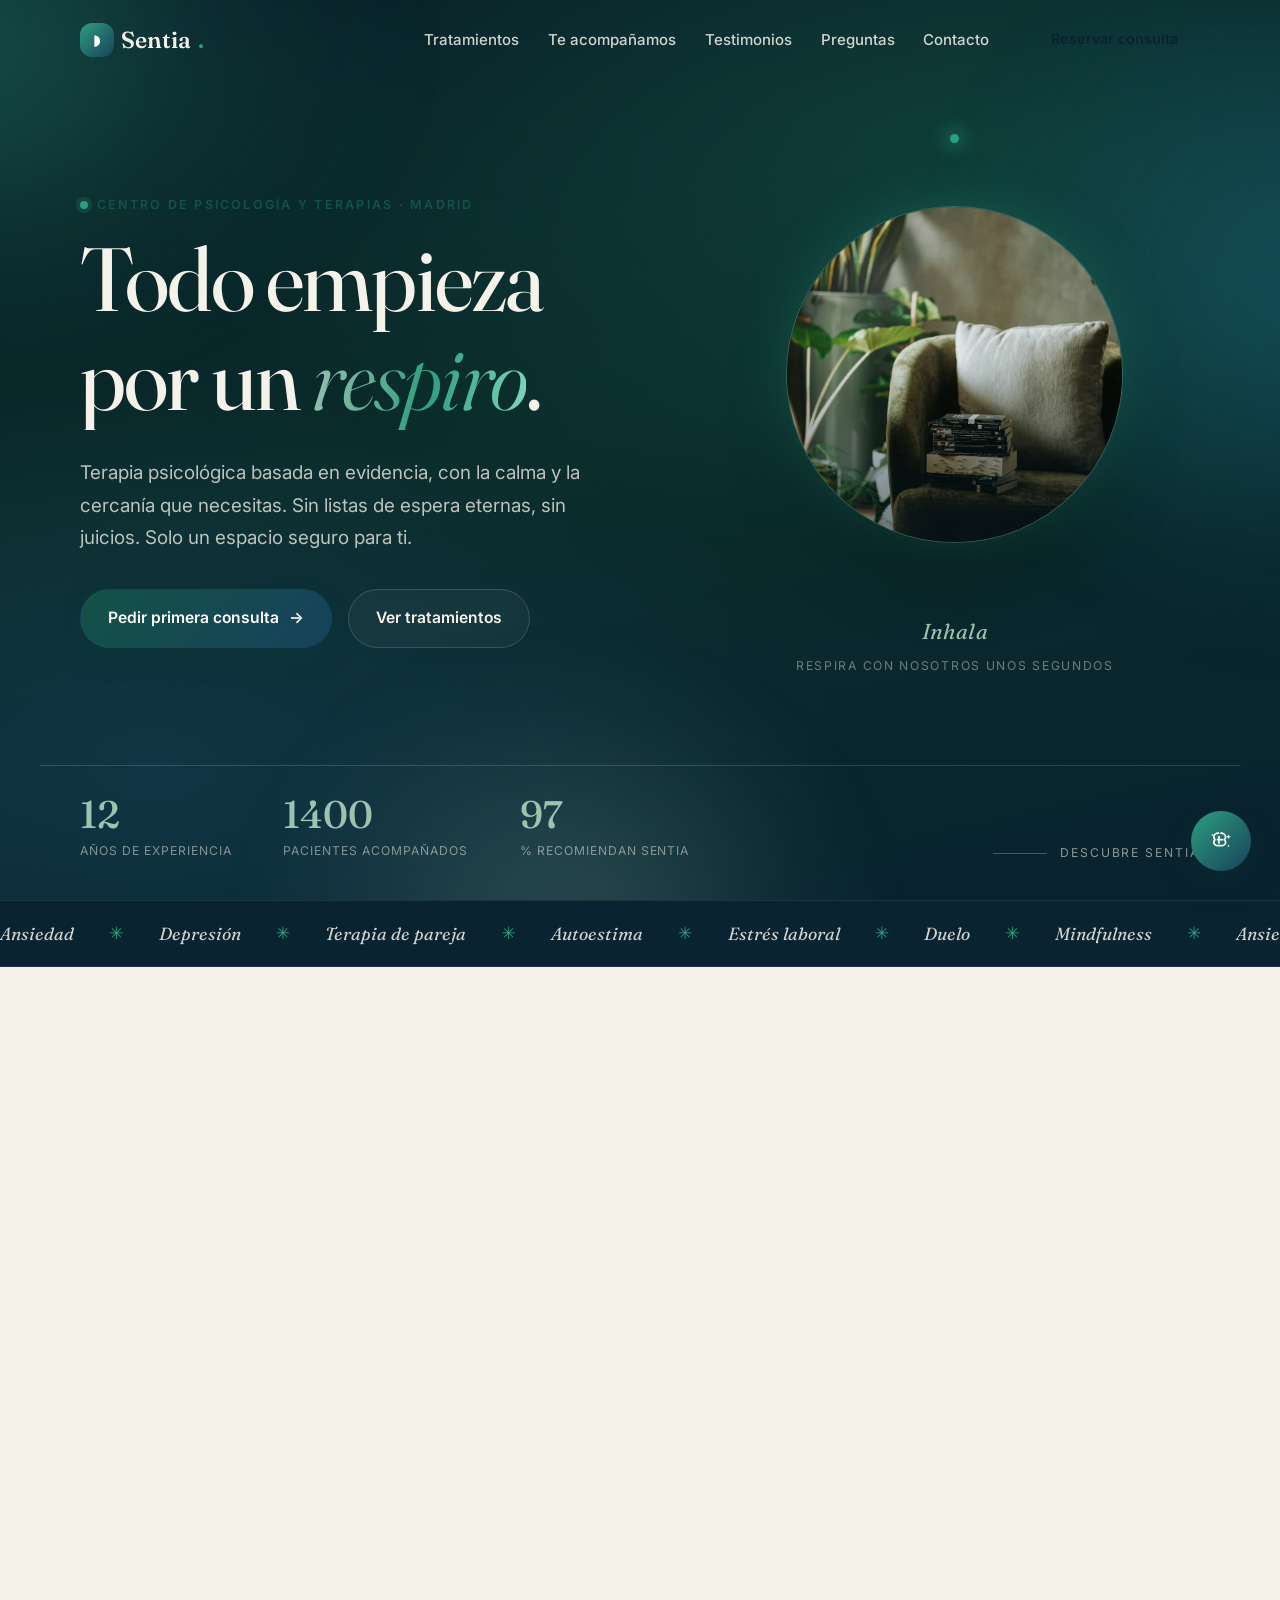
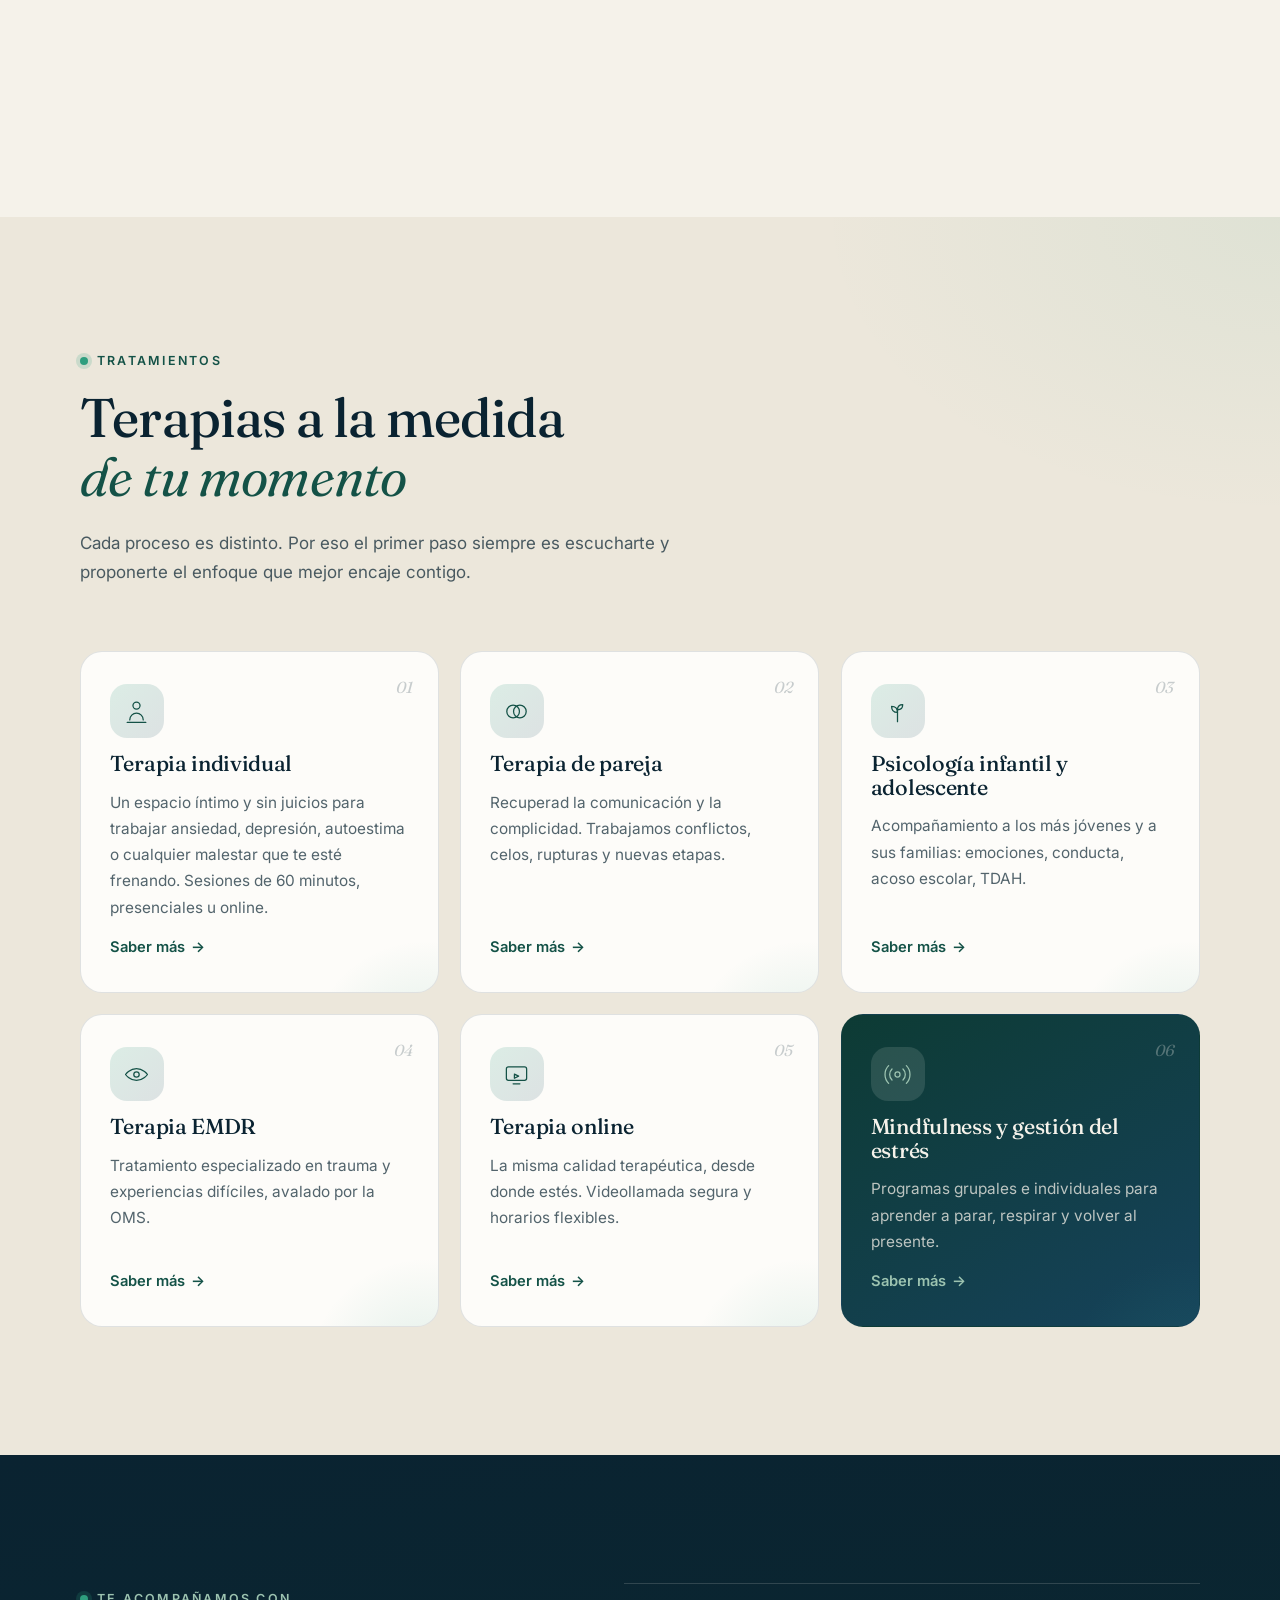
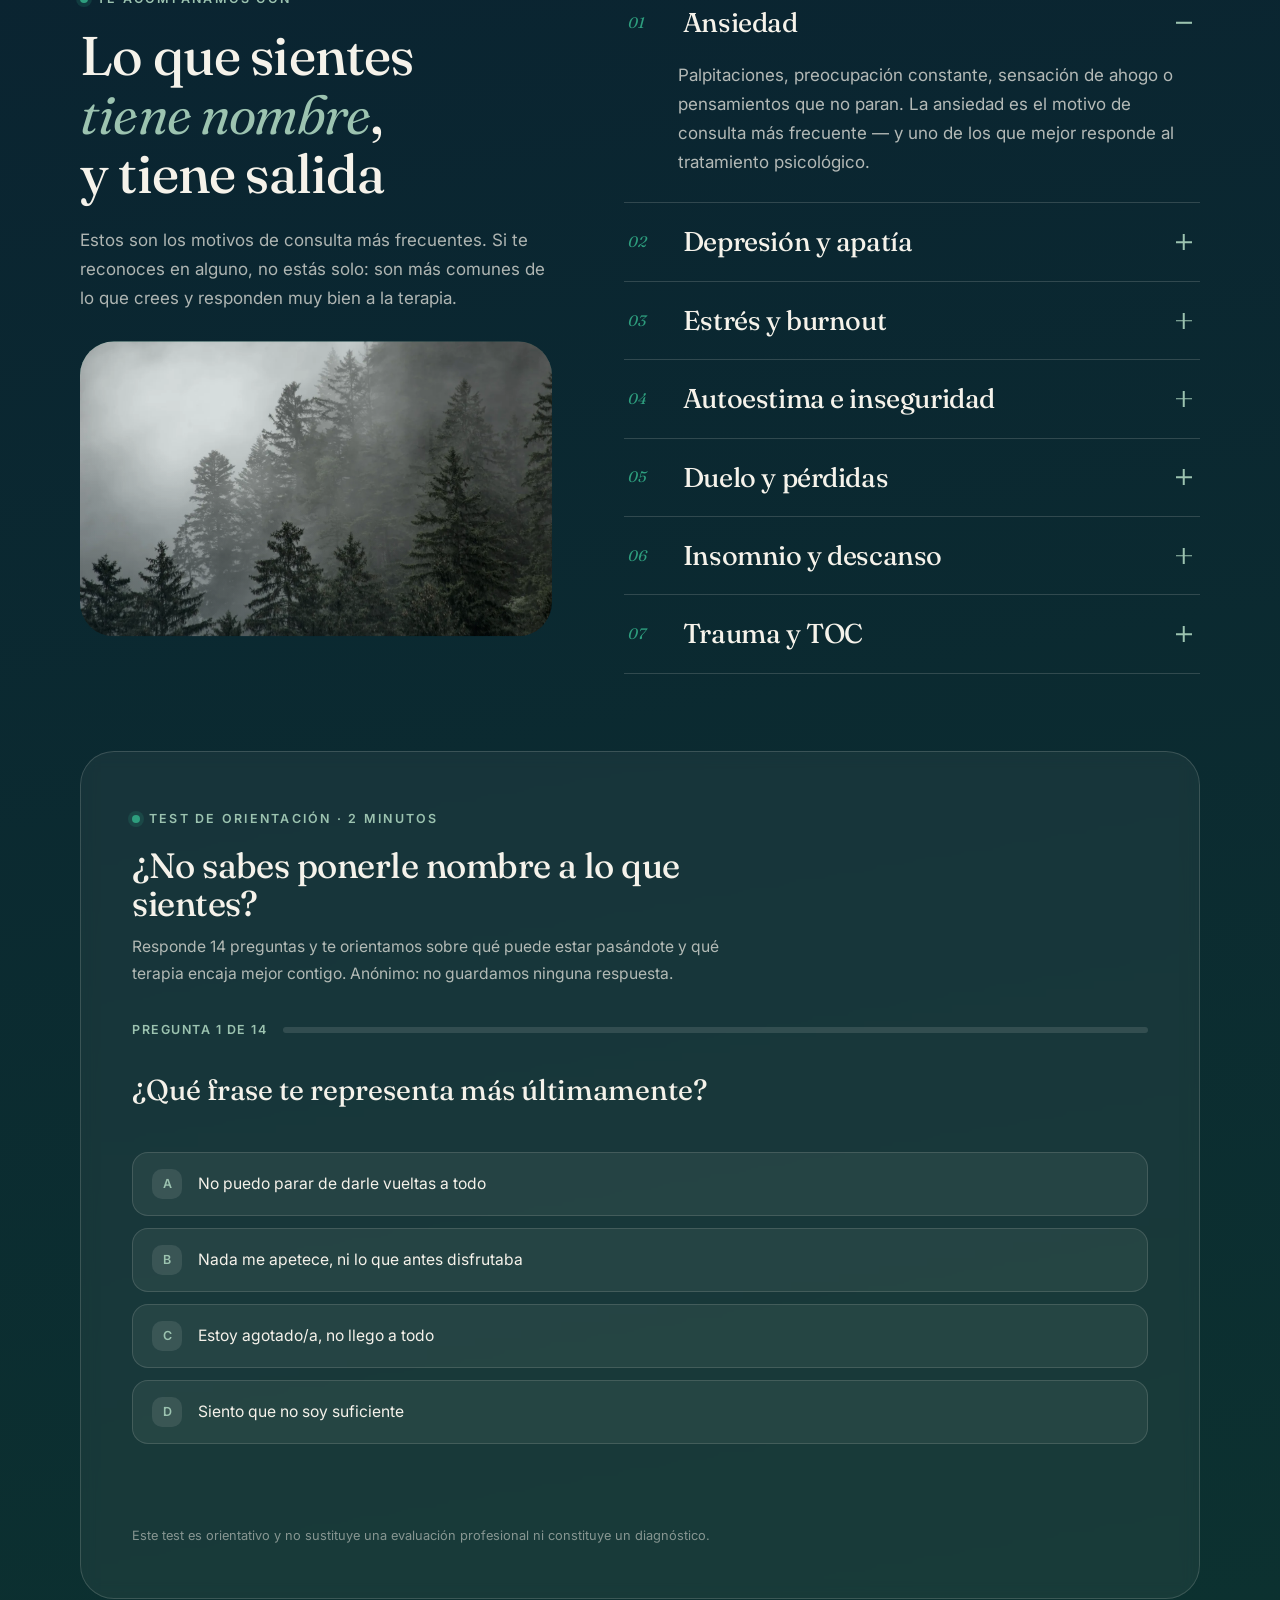
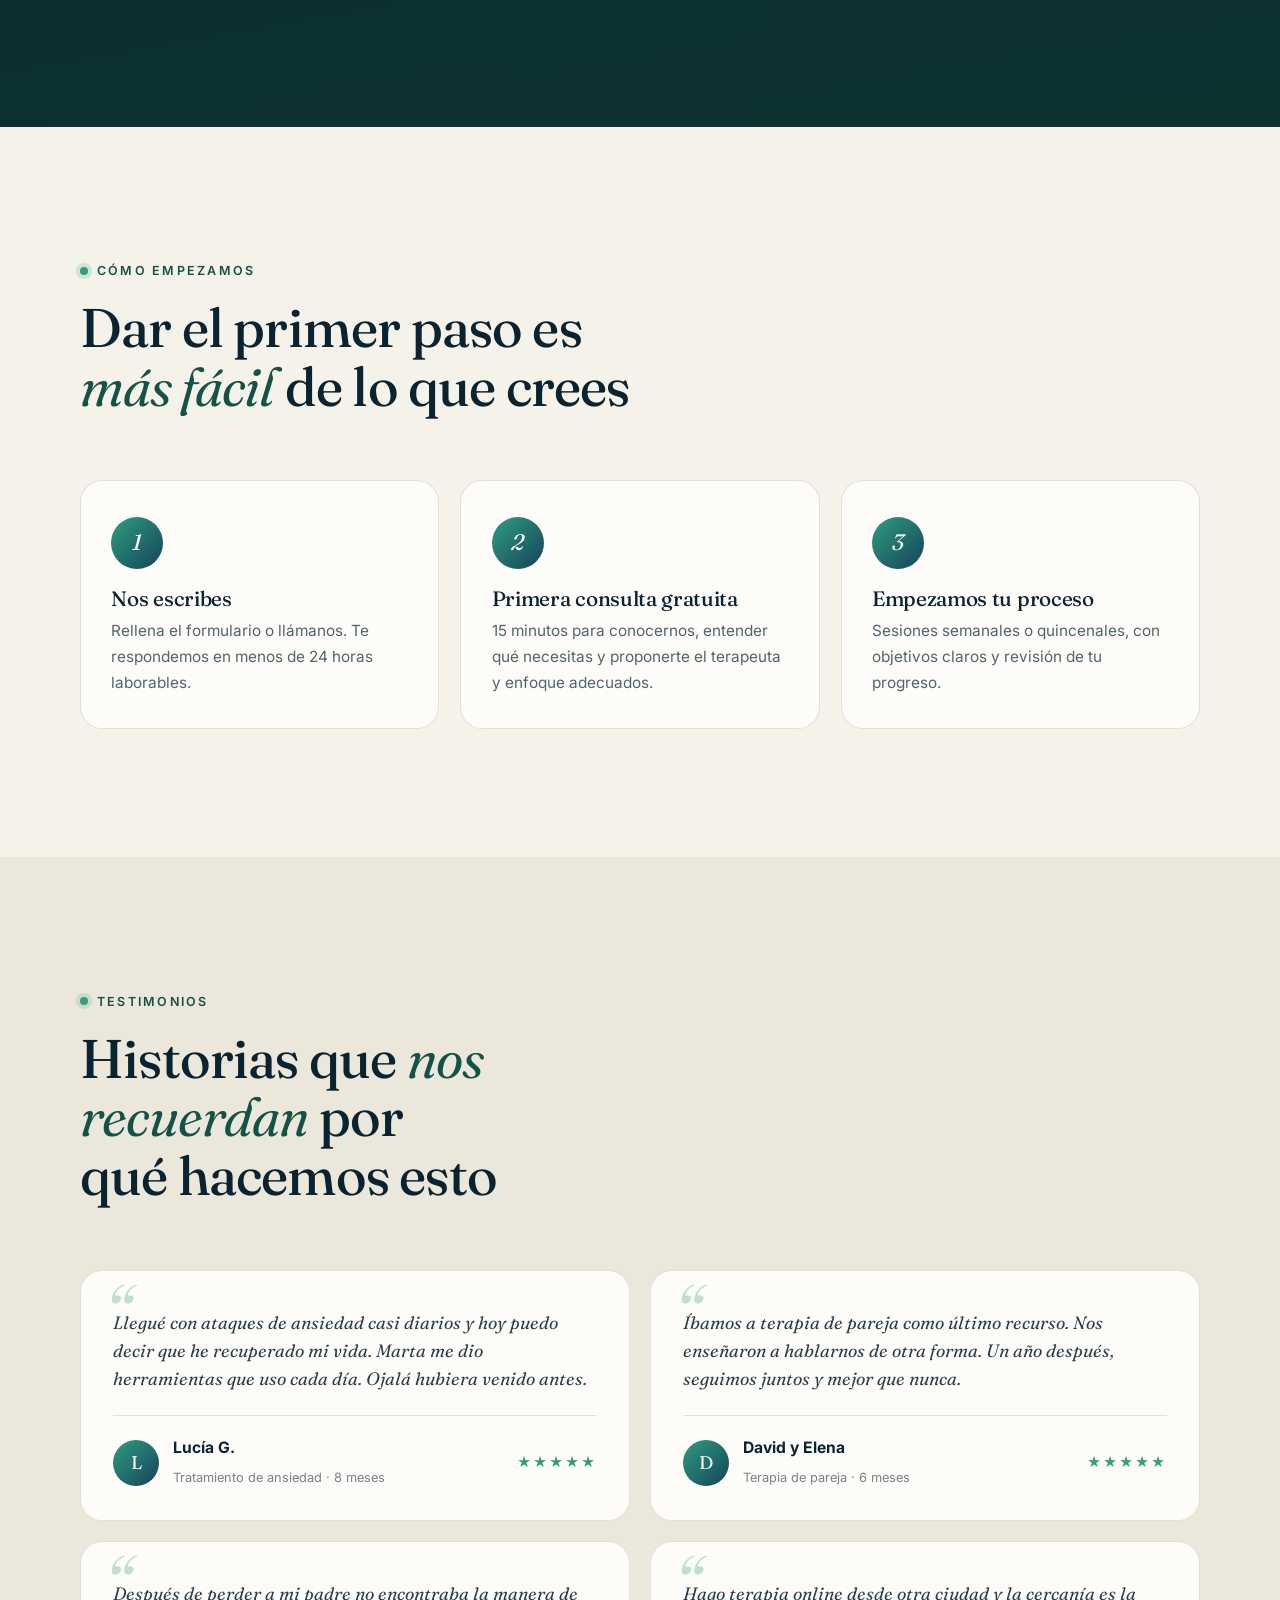
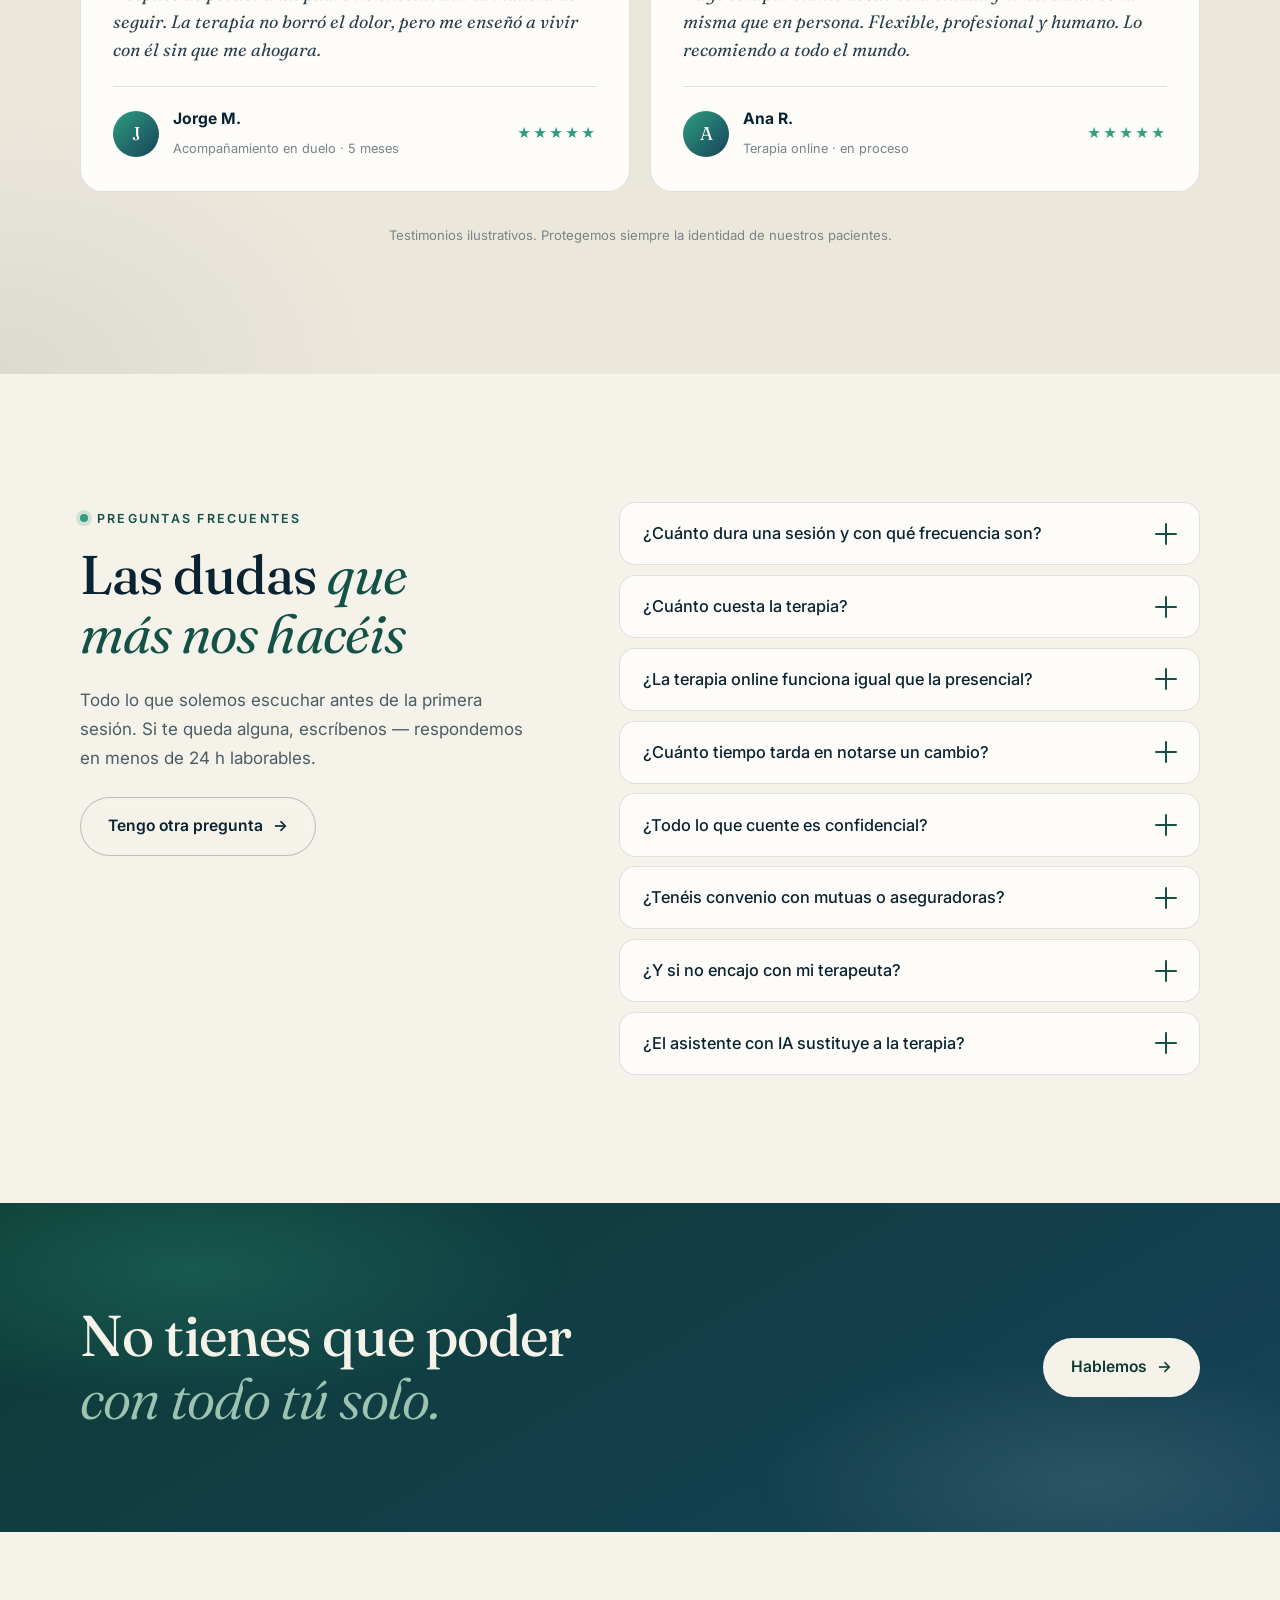
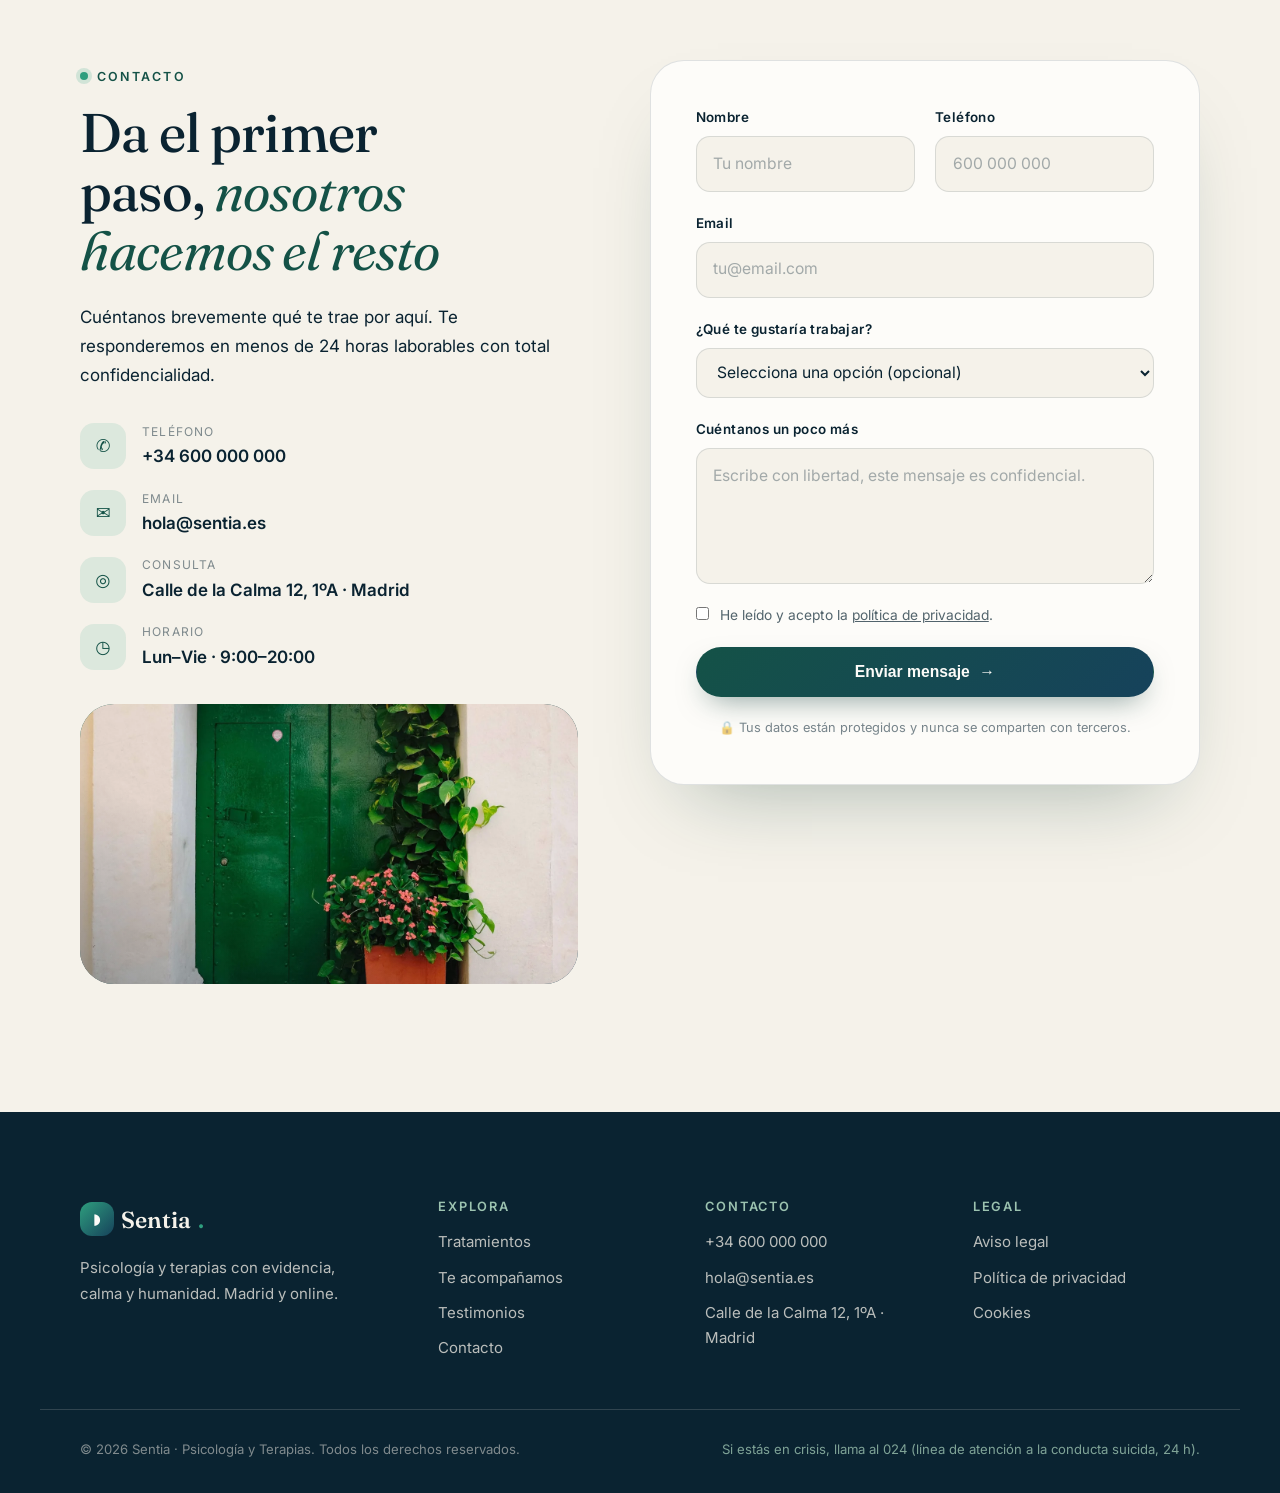
==== index.html @ f2fb85f5 "Initial commit: Sentia website" ====
<!DOCTYPE html>
<html lang="es">
<head>
  <meta charset="UTF-8">
  <meta name="viewport" content="width=device-width, initial-scale=1.0">
  <title>Sentia · Psicología y Terapias en Madrid</title>
  <meta name="description" content="Centro de psicología y terapias. Acompañamiento profesional para ansiedad, depresión, pareja y crecimiento personal. Primera consulta orientativa gratuita.">
  <meta name="theme-color" content="#0a2331">
  <meta name="author" content="Sentia · Psicología y Terapias">
  <link rel="canonical" href="https://sentia.es/">
  <link rel="icon" href="assets/img/favicon.svg" type="image/svg+xml">
  <link rel="apple-touch-icon" href="assets/img/favicon.svg">

  <!-- Open Graph / Facebook / LinkedIn / WhatsApp -->
  <meta property="og:type" content="website">
  <meta property="og:site_name" content="Sentia">
  <meta property="og:title" content="Sentia · Psicología y Terapias en Madrid">
  <meta property="og:description" content="Terapia psicológica basada en evidencia, con la calma y la cercanía que necesitas. Primera consulta orientativa gratuita.">
  <meta property="og:image" content="https://sentia.es/assets/img/hero.webp">
  <meta property="og:image:alt" content="Consulta de Sentia — butaca verde con plantas y libros en un ambiente acogedor">
  <meta property="og:locale" content="es_ES">
  <meta property="og:url" content="https://sentia.es/">

  <!-- Twitter / X -->
  <meta name="twitter:card" content="summary_large_image">
  <meta name="twitter:title" content="Sentia · Psicología y Terapias en Madrid">
  <meta name="twitter:description" content="Terapia psicológica basada en evidencia, con la calma y la cercanía que necesitas.">
  <meta name="twitter:image" content="https://sentia.es/assets/img/hero.webp">

  <!-- Schema.org (SEO local + rich snippets Google) -->
  <script type="application/ld+json">
  {
    "@context": "https://schema.org",
    "@type": ["MedicalBusiness", "LocalBusiness"],
    "name": "Sentia · Psicología y Terapias",
    "description": "Centro de psicología y terapias en Madrid. Terapia individual, de pareja, infantil, EMDR, online y mindfulness.",
    "url": "https://sentia.es",
    "logo": "https://sentia.es/assets/img/favicon.svg",
    "image": "https://sentia.es/assets/img/hero.webp",
    "telephone": "+34-600-000-000",
    "email": "hola@sentia.es",
    "priceRange": "€€",
    "medicalSpecialty": ["Psychiatric", "Psychotherapy"],
    "address": {
      "@type": "PostalAddress",
      "streetAddress": "Calle de la Calma 12, 1ºA",
      "addressLocality": "Madrid",
      "addressRegion": "Madrid",
      "postalCode": "28001",
      "addressCountry": "ES"
    },
    "openingHoursSpecification": [{
      "@type": "OpeningHoursSpecification",
      "dayOfWeek": ["Monday","Tuesday","Wednesday","Thursday","Friday"],
      "opens": "09:00",
      "closes": "20:00"
    }],
    "sameAs": []
  }
  </script>

  <!-- FAQ Schema (rich snippets: Google despliega las respuestas en resultados) -->
  <script type="application/ld+json">
  {
    "@context": "https://schema.org",
    "@type": "FAQPage",
    "mainEntity": [
      { "@type": "Question", "name": "¿Cuánto dura una sesión y con qué frecuencia son?",
        "acceptedAnswer": { "@type": "Answer", "text": "Las sesiones individuales duran 60 minutos y las de pareja 75. Al principio suelen ser semanales; a partir del segundo o tercer mes muchas personas pasan a quincenales." } },
      { "@type": "Question", "name": "¿Cuánto cuesta la terapia?",
        "acceptedAnswer": { "@type": "Answer", "text": "La primera consulta de orientación (15 min) es gratuita y sin compromiso. Ofrecemos bonos con descuento y tarifa reducida para estudiantes y personas en desempleo." } },
      { "@type": "Question", "name": "¿La terapia online funciona igual que la presencial?",
        "acceptedAnswer": { "@type": "Answer", "text": "Para la mayoría de motivos de consulta la evidencia científica muestra resultados equivalentes. Usamos videollamada cifrada." } },
      { "@type": "Question", "name": "¿Cuánto tiempo tarda en notarse un cambio?",
        "acceptedAnswer": { "@type": "Answer", "text": "La mayoría empieza a notar alivio a partir de la 4ª–6ª sesión, y cambios más estructurales entre los 3 y 6 meses." } },
      { "@type": "Question", "name": "¿Todo lo que cuente es confidencial?",
        "acceptedAnswer": { "@type": "Answer", "text": "Sí. El secreto profesional está protegido por el Código Deontológico del Colegio Oficial de Psicología y por la ley." } },
      { "@type": "Question", "name": "¿Tenéis convenio con mutuas o aseguradoras?",
        "acceptedAnswer": { "@type": "Answer", "text": "Trabajamos con las principales aseguradoras. Escríbenos con el nombre de tu compañía y confirmamos." } },
      { "@type": "Question", "name": "¿Y si no encajo con mi terapeuta?",
        "acceptedAnswer": { "@type": "Answer", "text": "Te reasignamos otro profesional del equipo sin coste ni preguntas." } },
      { "@type": "Question", "name": "¿El asistente con IA sustituye a la terapia?",
        "acceptedAnswer": { "@type": "Answer", "text": "No. Es una herramienta informativa que no hace diagnósticos, no prescribe tratamientos y no sustituye a un profesional. En crisis llamar al 024 o 112." } }
    ]
  }
  </script>

  <link rel="preconnect" href="https://fonts.googleapis.com">
  <link rel="preconnect" href="https://fonts.gstatic.com" crossorigin>
  <link href="https://fonts.googleapis.com/css2?family=Fraunces:ital,opsz,wght@0,9..144,300..700;1,9..144,300..700&family=Inter:wght@400;500;600&display=swap" rel="stylesheet">

  <link rel="stylesheet" href="styles.css?v=20260720e">

  <script defer src="lib/gsap.min.js"></script>
  <script defer src="lib/ScrollTrigger.min.js"></script>
  <script defer src="lib/manifest.js"></script>
  <script defer src="main.js?v=20260720e"></script>
  <script defer src="chat.js?v=20260720c"></script>
</head>
<body>

  <a class="skip-link" href="#main">Saltar al contenido</a>

  <!-- ============ NAV ============ -->
  <header class="nav" id="top">
    <div class="nav-inner">
      <a class="nav-logo" href="#top" aria-label="Sentia — inicio">
        <span class="nav-logo-mark" aria-hidden="true">◗</span>
        Sentia<em>.</em>
      </a>
      <nav class="nav-links" aria-label="Navegación principal">
        <a href="#tratamientos">Tratamientos</a>
        <a href="#acompanamos">Te acompañamos</a>
        <a href="#testimonios">Testimonios</a>
        <a href="#faq">Preguntas</a>
        <a href="#contacto">Contacto</a>
      </nav>
      <a class="btn btn-nav" href="#contacto">Reservar consulta</a>
      <button class="nav-toggle" aria-label="Abrir menú" aria-expanded="false">
        <span></span><span></span>
      </button>
    </div>
  </header>

  <div class="mobile-menu" hidden>
    <a href="#tratamientos">Tratamientos</a>
    <a href="#acompanamos">Te acompañamos</a>
    <a href="#testimonios">Testimonios</a>
    <a href="#faq">Preguntas</a>
    <a href="#contacto">Contacto</a>
    <a class="btn btn-solid" href="#contacto">Reservar consulta</a>
  </div>

  <main id="main">

    <!-- ============ HERO · "El primer respiro" ============ -->
    <section class="hero" id="hero">
      <div class="hero-field" aria-hidden="true">
        <span class="aurora aurora-1"></span>
        <span class="aurora aurora-2"></span>
        <span class="aurora aurora-3"></span>
      </div>
      <div class="hero-grain" aria-hidden="true"></div>
      <div class="hero-cursor" aria-hidden="true"></div>

      <div class="hero-inner">
        <div class="hero-copy">
          <p class="eyebrow hero-fade" data-delay="0"><span class="eyebrow-dot" aria-hidden="true"></span>Centro de psicología y terapias · Madrid</p>
          <h1 class="hero-title">
            <span class="line"><span class="line-i">Todo empieza</span></span>
            <span class="line"><span class="line-i">por un <em>respiro</em>.</span></span>
          </h1>
          <p class="hero-sub hero-fade" data-delay="1">Terapia psicológica basada en evidencia, con la calma y la cercanía que necesitas. Sin listas de espera eternas, sin juicios. Solo un espacio seguro para ti.</p>
          <div class="hero-cta hero-fade" data-delay="2">
            <a class="btn btn-solid magnetic" href="#contacto">Pedir primera consulta<span class="btn-arrow" aria-hidden="true">→</span></a>
            <a class="btn btn-ghost magnetic" href="#tratamientos">Ver tratamientos</a>
          </div>
        </div>

        <!-- Orbe que respira: 4s inhalar · 1,5s sostener · 5,5s exhalar -->
        <div class="hero-breath hero-fade" data-delay="1">
          <div class="breath-stage">
            <span class="breath-ring" aria-hidden="true"></span>
            <span class="breath-ring" aria-hidden="true"></span>
            <span class="breath-ring" aria-hidden="true"></span>
            <span class="breath-orbit" aria-hidden="true"><i></i></span>
            <figure class="breath-core">
              <img src="assets/img/hero.webp" alt="Butaca verde con libros y plantas, el ambiente acogedor de la consulta de Sentia" width="900" height="1125" fetchpriority="high">
              <span class="breath-sheen" aria-hidden="true"></span>
            </figure>
          </div>
          <p class="breath-guide">
            <span class="breath-phase">Inhala</span>
            <small>Respira con nosotros unos segundos</small>
          </p>
        </div>
      </div>

      <div class="hero-foot hero-fade" data-delay="3">
        <ul class="hero-stats">
          <li><strong data-counter="12">0</strong><span>años de experiencia</span></li>
          <li><strong data-counter="1400">0</strong><span>pacientes acompañados</span></li>
          <li><strong data-counter="97">0</strong><span>% recomiendan Sentia</span></li>
        </ul>
        <a class="hero-scroll" href="#acompanamos">
          <span class="hero-scroll-track" aria-hidden="true"><i></i></span>
          Descubre Sentia
        </a>
      </div>
    </section>

    <!-- ============ MARQUEE ============ -->
    <div class="marquee" aria-hidden="true">
      <div class="marquee-track">
        <span>Ansiedad</span><i>✳</i><span>Depresión</span><i>✳</i><span>Terapia de pareja</span><i>✳</i><span>Autoestima</span><i>✳</i><span>Estrés laboral</span><i>✳</i><span>Duelo</span><i>✳</i><span>Mindfulness</span><i>✳</i>
        <span>Ansiedad</span><i>✳</i><span>Depresión</span><i>✳</i><span>Terapia de pareja</span><i>✳</i><span>Autoestima</span><i>✳</i><span>Estrés laboral</span><i>✳</i><span>Duelo</span><i>✳</i><span>Mindfulness</span><i>✳</i>
      </div>
    </div>

    <!-- ============ INTRO EDITORIAL ============ -->
    <section class="intro">
      <div class="container intro-grid">
        <div class="intro-media reveal">
          <figure class="ph ph-tall has-img">
            <img src="assets/img/equipo.webp" alt="Terapeuta tomando notas durante una sesión en la consulta" width="900" height="1125" loading="lazy">
          </figure>
          <div class="intro-badge">
            <span aria-hidden="true">◗</span>
            <p>Psicólogos colegiados<br><small>Colegio Oficial de Psicología</small></p>
          </div>
        </div>
        <div class="intro-copy">
          <p class="eyebrow reveal"><span class="eyebrow-dot" aria-hidden="true"></span>Quiénes somos</p>
          <h2 class="section-title reveal">Un equipo que te escucha <em>de verdad</em></h2>
          <p class="reveal">En Sentia creemos que pedir ayuda es un acto de valentía, no de debilidad. Somos un equipo de psicólogas y psicólogos colegiados, especializados en terapia cognitivo-conductual, terapias contextuales y EMDR.</p>
          <p class="reveal">Trabajamos con un método claro: entender qué te pasa, diseñar contigo un plan realista y acompañarte hasta que vuelvas a sentirte tú.</p>
          <ul class="check-list reveal">
            <li>Terapia presencial en Madrid y online desde cualquier lugar</li>
            <li>Enfoques avalados por la evidencia científica</li>
            <li>Confidencialidad absoluta desde la primera llamada</li>
          </ul>
        </div>
      </div>
    </section>

    <!-- ============ TRATAMIENTOS ============ -->
    <section class="treatments" id="tratamientos">
      <div class="container">
        <div class="section-head">
          <p class="eyebrow reveal"><span class="eyebrow-dot" aria-hidden="true"></span>Tratamientos</p>
          <h2 class="section-title reveal">Terapias a la medida <em>de tu momento</em></h2>
          <p class="section-lead reveal">Cada proceso es distinto. Por eso el primer paso siempre es escucharte y proponerte el enfoque que mejor encaje contigo.</p>
        </div>

        <div class="bento">
          <article class="bento-card bento-lg" data-tilt>
            <span class="bento-num" aria-hidden="true">01</span>
            <span class="bento-icon" aria-hidden="true"><svg viewBox="0 0 32 32" fill="none" stroke="currentColor" stroke-width="1.5" stroke-linecap="round" stroke-linejoin="round"><circle cx="16" cy="9" r="4.2"/><path d="M8 26c0-4.4 3.6-8 8-8s8 3.6 8 8"/><path d="M5 29h22"/></svg></span>
            <h3>Terapia individual</h3>
            <p>Un espacio íntimo y sin juicios para trabajar ansiedad, depresión, autoestima o cualquier malestar que te esté frenando. Sesiones de 60 minutos, presenciales u online.</p>
            <a class="bento-link" href="terapias/individual.html">Saber más<span aria-hidden="true">→</span></a>
          </article>
          <article class="bento-card" data-tilt>
            <span class="bento-num" aria-hidden="true">02</span>
            <span class="bento-icon" aria-hidden="true"><svg viewBox="0 0 32 32" fill="none" stroke="currentColor" stroke-width="1.5" stroke-linecap="round" stroke-linejoin="round"><circle cx="12" cy="16" r="7.5"/><circle cx="20" cy="16" r="7.5"/></svg></span>
            <h3>Terapia de pareja</h3>
            <p>Recuperad la comunicación y la complicidad. Trabajamos conflictos, celos, rupturas y nuevas etapas.</p>
            <a class="bento-link" href="terapias/pareja.html">Saber más<span aria-hidden="true">→</span></a>
          </article>
          <article class="bento-card" data-tilt>
            <span class="bento-num" aria-hidden="true">03</span>
            <span class="bento-icon" aria-hidden="true"><svg viewBox="0 0 32 32" fill="none" stroke="currentColor" stroke-width="1.5" stroke-linecap="round" stroke-linejoin="round"><path d="M16 28V13"/><path d="M16 17c-5 0-7-3-7-7 4 0 7 2.5 7 7z"/><path d="M16 14c4.4 0 6.2-2.6 6.2-6.2C18.4 7.8 16 10 16 14z"/></svg></span>
            <h3>Psicología infantil y adolescente</h3>
            <p>Acompañamiento a los más jóvenes y a sus familias: emociones, conducta, acoso escolar, TDAH.</p>
            <a class="bento-link" href="terapias/infantil.html">Saber más<span aria-hidden="true">→</span></a>
          </article>
          <article class="bento-card" data-tilt>
            <span class="bento-num" aria-hidden="true">04</span>
            <span class="bento-icon" aria-hidden="true"><svg viewBox="0 0 32 32" fill="none" stroke="currentColor" stroke-width="1.5" stroke-linecap="round" stroke-linejoin="round"><path d="M3 16s5-7 13-7 13 7 13 7-5 7-13 7S3 16 3 16z"/><circle cx="16" cy="16" r="3.2"/></svg></span>
            <h3>Terapia EMDR</h3>
            <p>Tratamiento especializado en trauma y experiencias difíciles, avalado por la OMS.</p>
            <a class="bento-link" href="terapias/emdr.html">Saber más<span aria-hidden="true">→</span></a>
          </article>
          <article class="bento-card" data-tilt>
            <span class="bento-num" aria-hidden="true">05</span>
            <span class="bento-icon" aria-hidden="true"><svg viewBox="0 0 32 32" fill="none" stroke="currentColor" stroke-width="1.5" stroke-linecap="round" stroke-linejoin="round"><rect x="4" y="7" width="24" height="16" rx="2.5"/><path d="M12 27h8"/><path d="M13.5 15.5l5 2.5-5 2.5z"/></svg></span>
            <h3>Terapia online</h3>
            <p>La misma calidad terapéutica, desde donde estés. Videollamada segura y horarios flexibles.</p>
            <a class="bento-link" href="terapias/online.html">Saber más<span aria-hidden="true">→</span></a>
          </article>
          <article class="bento-card bento-accent" data-tilt>
            <span class="bento-num" aria-hidden="true">06</span>
            <span class="bento-icon" aria-hidden="true"><svg viewBox="0 0 32 32" fill="none" stroke="currentColor" stroke-width="1.5" stroke-linecap="round" stroke-linejoin="round"><circle cx="16" cy="16" r="3"/><path d="M9.5 22.5a9 9 0 010-13"/><path d="M22.5 9.5a9 9 0 010 13"/><path d="M5.5 26.5a15 15 0 010-21"/><path d="M26.5 5.5a15 15 0 010 21"/></svg></span>
            <h3>Mindfulness y gestión del estrés</h3>
            <p>Programas grupales e individuales para aprender a parar, respirar y volver al presente.</p>
            <a class="bento-link" href="terapias/mindfulness.html">Saber más<span aria-hidden="true">→</span></a>
          </article>
        </div>
      </div>
    </section>

    <!-- ============ PROBLEMAS COMUNES ============ -->
    <section class="problems" id="acompanamos">
      <div class="container problems-grid">
        <div class="problems-intro">
          <p class="eyebrow eyebrow-light reveal"><span class="eyebrow-dot" aria-hidden="true"></span>Te acompañamos con</p>
          <h2 class="section-title reveal">Lo que sientes <em>tiene nombre</em>, y tiene salida</h2>
          <p class="section-lead reveal">Estos son los motivos de consulta más frecuentes. Si te reconoces en alguno, no estás solo: son más comunes de lo que crees y responden muy bien a la terapia.</p>
          <figure class="ph ph-wide has-img reveal">
            <img src="assets/img/calma.webp" alt="Bosque de pinos entre la niebla, en tonos verdes oscuros" width="1400" height="875" loading="lazy">
          </figure>
        </div>

        <div class="accordion" role="list">
          <details class="acc-item" open>
            <summary><span class="acc-num">01</span><h3>Ansiedad</h3><span class="acc-plus" aria-hidden="true"></span></summary>
            <div class="acc-body"><p>Palpitaciones, preocupación constante, sensación de ahogo o pensamientos que no paran. La ansiedad es el motivo de consulta más frecuente — y uno de los que mejor responde al tratamiento psicológico.</p></div>
          </details>
          <details class="acc-item">
            <summary><span class="acc-num">02</span><h3>Depresión y apatía</h3><span class="acc-plus" aria-hidden="true"></span></summary>
            <div class="acc-body"><p>Tristeza persistente, falta de energía, pérdida de interés por lo que antes disfrutabas. Te ayudamos a recuperar el sentido y las ganas, paso a paso.</p></div>
          </details>
          <details class="acc-item">
            <summary><span class="acc-num">03</span><h3>Estrés y burnout</h3><span class="acc-plus" aria-hidden="true"></span></summary>
            <div class="acc-body"><p>Agotamiento físico y mental, irritabilidad, insomnio. Cuando el trabajo o las responsabilidades te desbordan, aprender a gestionarlo cambia tu vida entera.</p></div>
          </details>
          <details class="acc-item">
            <summary><span class="acc-num">04</span><h3>Autoestima e inseguridad</h3><span class="acc-plus" aria-hidden="true"></span></summary>
            <div class="acc-body"><p>Autoexigencia, autocrítica constante, miedo al rechazo. Trabajamos la relación más importante de tu vida: la que tienes contigo.</p></div>
          </details>
          <details class="acc-item">
            <summary><span class="acc-num">05</span><h3>Duelo y pérdidas</h3><span class="acc-plus" aria-hidden="true"></span></summary>
            <div class="acc-body"><p>La pérdida de un ser querido, una ruptura o un cambio vital importante. Acompañamos el duelo para que puedas transitarlo sin quedarte atrapado en él.</p></div>
          </details>
          <details class="acc-item">
            <summary><span class="acc-num">06</span><h3>Insomnio y descanso</h3><span class="acc-plus" aria-hidden="true"></span></summary>
            <div class="acc-body"><p>Dificultad para dormir o despertares constantes. El tratamiento cognitivo-conductual del insomnio es la opción más eficaz a largo plazo, por delante de la medicación.</p></div>
          </details>
          <details class="acc-item">
            <summary><span class="acc-num">07</span><h3>Trauma y TOC</h3><span class="acc-plus" aria-hidden="true"></span></summary>
            <div class="acc-body"><p>Experiencias difíciles que siguen doliendo, rituales o pensamientos intrusivos. Con EMDR y exposición con prevención de respuesta, hay salida.</p></div>
          </details>
        </div>
      </div>

      <!-- ---- Test de orientación ---- -->
      <div class="container quiz-wrap">
        <div class="quiz" id="test">
          <div class="quiz-head">
            <p class="eyebrow eyebrow-light"><span class="eyebrow-dot" aria-hidden="true"></span>Test de orientación · 2 minutos</p>
            <h3 class="quiz-title">¿No sabes ponerle nombre a lo que sientes?</h3>
            <p class="quiz-sub">Responde 14 preguntas y te orientamos sobre qué puede estar pasándote y qué terapia encaja mejor contigo. Anónimo: no guardamos ninguna respuesta.</p>
          </div>
          <div class="quiz-stage" data-quiz aria-live="polite">
            <noscript><p class="quiz-noscript">El test necesita JavaScript. Si lo prefieres, <a href="#contacto">escríbenos directamente</a> y te orientamos en persona.</p></noscript>
          </div>
          <p class="quiz-disclaimer">Este test es orientativo y no sustituye una evaluación profesional ni constituye un diagnóstico.</p>
        </div>
      </div>
    </section>

    <!-- ============ PROCESO ============ -->
    <section class="process">
      <div class="container">
        <div class="section-head">
          <p class="eyebrow reveal"><span class="eyebrow-dot" aria-hidden="true"></span>Cómo empezamos</p>
          <h2 class="section-title reveal">Dar el primer paso es <em>más fácil</em> de lo que crees</h2>
        </div>
        <ol class="steps">
          <li class="step reveal">
            <span class="step-num" aria-hidden="true">1</span>
            <h3>Nos escribes</h3>
            <p>Rellena el formulario o llámanos. Te respondemos en menos de 24 horas laborables.</p>
          </li>
          <li class="step reveal">
            <span class="step-num" aria-hidden="true">2</span>
            <h3>Primera consulta gratuita</h3>
            <p>15 minutos para conocernos, entender qué necesitas y proponerte el terapeuta y enfoque adecuados.</p>
          </li>
          <li class="step reveal">
            <span class="step-num" aria-hidden="true">3</span>
            <h3>Empezamos tu proceso</h3>
            <p>Sesiones semanales o quincenales, con objetivos claros y revisión de tu progreso.</p>
          </li>
        </ol>
      </div>
    </section>

    <!-- ============ TESTIMONIOS ============ -->
    <section class="testimonials" id="testimonios">
      <div class="container">
        <div class="section-head">
          <p class="eyebrow reveal"><span class="eyebrow-dot" aria-hidden="true"></span>Testimonios</p>
          <h2 class="section-title reveal">Historias que <em>nos recuerdan</em> por qué hacemos esto</h2>
        </div>
        <div class="testi-grid">
          <figure class="testi-card reveal" data-tilt>
            <span class="testi-quote" aria-hidden="true">“</span>
            <blockquote>Llegué con ataques de ansiedad casi diarios y hoy puedo decir que he recuperado mi vida. Marta me dio herramientas que uso cada día. Ojalá hubiera venido antes.</blockquote>
            <figcaption>
              <span class="testi-avatar" aria-hidden="true">L</span>
              <div><strong>Lucía G.</strong><small>Tratamiento de ansiedad · 8 meses</small></div>
              <span class="testi-stars" aria-label="5 de 5 estrellas">★★★★★</span>
            </figcaption>
          </figure>
          <figure class="testi-card reveal" data-tilt>
            <span class="testi-quote" aria-hidden="true">“</span>
            <blockquote>Íbamos a terapia de pareja como último recurso. Nos enseñaron a hablarnos de otra forma. Un año después, seguimos juntos y mejor que nunca.</blockquote>
            <figcaption>
              <span class="testi-avatar" aria-hidden="true">D</span>
              <div><strong>David y Elena</strong><small>Terapia de pareja · 6 meses</small></div>
              <span class="testi-stars" aria-label="5 de 5 estrellas">★★★★★</span>
            </figcaption>
          </figure>
          <figure class="testi-card reveal" data-tilt>
            <span class="testi-quote" aria-hidden="true">“</span>
            <blockquote>Después de perder a mi padre no encontraba la manera de seguir. La terapia no borró el dolor, pero me enseñó a vivir con él sin que me ahogara.</blockquote>
            <figcaption>
              <span class="testi-avatar" aria-hidden="true">J</span>
              <div><strong>Jorge M.</strong><small>Acompañamiento en duelo · 5 meses</small></div>
              <span class="testi-stars" aria-label="5 de 5 estrellas">★★★★★</span>
            </figcaption>
          </figure>
          <figure class="testi-card reveal" data-tilt>
            <span class="testi-quote" aria-hidden="true">“</span>
            <blockquote>Hago terapia online desde otra ciudad y la cercanía es la misma que en persona. Flexible, profesional y humano. Lo recomiendo a todo el mundo.</blockquote>
            <figcaption>
              <span class="testi-avatar" aria-hidden="true">A</span>
              <div><strong>Ana R.</strong><small>Terapia online · en proceso</small></div>
              <span class="testi-stars" aria-label="5 de 5 estrellas">★★★★★</span>
            </figcaption>
          </figure>
        </div>
        <p class="testi-note reveal">Testimonios ilustrativos. Protegemos siempre la identidad de nuestros pacientes.</p>
      </div>
    </section>

    <!-- ============ FAQ ============ -->
    <section class="faq" id="faq" aria-labelledby="faq-title">
      <div class="container faq-grid">
        <div class="faq-head">
          <p class="eyebrow reveal"><span class="eyebrow-dot" aria-hidden="true"></span>Preguntas frecuentes</p>
          <h2 id="faq-title" class="section-title reveal">Las dudas <em>que más nos hacéis</em></h2>
          <p class="section-lead reveal">Todo lo que solemos escuchar antes de la primera sesión. Si te queda alguna, escríbenos — respondemos en menos de 24 h laborables.</p>
          <div class="faq-cta reveal">
            <a class="btn btn-ghost btn-dark" href="#contacto">Tengo otra pregunta<span class="btn-arrow" aria-hidden="true">→</span></a>
          </div>
        </div>

        <div class="faq-list reveal" data-faq>
          <details class="faq-item">
            <summary><span>¿Cuánto dura una sesión y con qué frecuencia son?</span><i aria-hidden="true"></i></summary>
            <div class="faq-body"><p>Las sesiones individuales duran 60 minutos y las de pareja 75. Al principio suelen ser semanales para coger ritmo; a partir del segundo o tercer mes muchas personas pasan a quincenales. Todo se ajusta a ti, nunca al revés.</p></div>
          </details>

          <details class="faq-item">
            <summary><span>¿Cuánto cuesta la terapia?</span><i aria-hidden="true"></i></summary>
            <div class="faq-body"><p>La primera consulta de orientación (15 min) es gratuita y sin compromiso. A partir de ahí, cada sesión tiene un precio único y transparente que te decimos antes de reservar. Ofrecemos bonos de 4 y 8 sesiones con descuento y tarifa reducida para estudiantes y personas en desempleo.</p></div>
          </details>

          <details class="faq-item">
            <summary><span>¿La terapia online funciona igual que la presencial?</span><i aria-hidden="true"></i></summary>
            <div class="faq-body"><p>La evidencia científica es clara: para la mayoría de motivos de consulta (ansiedad, depresión, autoestima, estrés) los resultados de la terapia online son equivalentes a la presencial. Trabajamos con una plataforma de videollamada cifrada, y muchas personas prefieren la comodidad de hacer sesión desde casa.</p></div>
          </details>

          <details class="faq-item">
            <summary><span>¿Cuánto tiempo tarda en notarse un cambio?</span><i aria-hidden="true"></i></summary>
            <div class="faq-body"><p>Depende mucho de la persona y del motivo, pero en general la mayoría empieza a notar alivio a partir de la 4ª–6ª sesión, y cambios más estructurales entre los 3 y 6 meses. En la primera consulta te damos una estimación honesta basada en tu caso.</p></div>
          </details>

          <details class="faq-item">
            <summary><span>¿Todo lo que cuente es confidencial?</span><i aria-hidden="true"></i></summary>
            <div class="faq-body"><p>Sí, absolutamente. El secreto profesional es la base del vínculo terapéutico y está protegido por el Código Deontológico del Colegio Oficial de Psicología y por la ley. Solo existen excepciones muy tasadas (riesgo grave para la vida propia o de terceros) que te explicamos en la primera sesión.</p></div>
          </details>

          <details class="faq-item">
            <summary><span>¿Tenéis convenio con mutuas o aseguradoras?</span><i aria-hidden="true"></i></summary>
            <div class="faq-body"><p>Trabajamos con las principales aseguradoras del país. Escríbenos con el nombre de tu compañía y te decimos si podemos facturar directamente a la mutua o si tienes que solicitar el reembolso después.</p></div>
          </details>

          <details class="faq-item">
            <summary><span>¿Y si no encajo con mi terapeuta?</span><i aria-hidden="true"></i></summary>
            <div class="faq-body"><p>Es normal y no pasa nada. El vínculo terapéutico es lo más importante, así que si sientes que no encajáis, dínoslo con total libertad: te reasignamos otro profesional del equipo sin coste ni preguntas. Preferimos que estés en manos adecuadas antes que en las nuestras.</p></div>
          </details>

          <details class="faq-item">
            <summary><span>¿El asistente con IA sustituye a la terapia?</span><i aria-hidden="true"></i></summary>
            <div class="faq-body"><p>No. Es una herramienta informativa que resuelve dudas sobre nuestros servicios y te ayuda a orientarte, pero <strong>no hace diagnósticos, no prescribe tratamientos y no sustituye a un profesional</strong>. Si estás en crisis, por favor llama al 024 o al 112.</p></div>
          </details>
        </div>
      </div>
    </section>

    <!-- ============ CTA BAND ============ -->
    <section class="cta-band">
      <div class="cta-mesh" aria-hidden="true"></div>
      <div class="container cta-inner">
        <h2 class="reveal">No tienes que poder <em>con todo tú solo.</em></h2>
        <a class="btn btn-cream reveal" href="#contacto">Hablemos<span class="btn-arrow" aria-hidden="true">→</span></a>
      </div>
    </section>

    <!-- ============ CONTACTO ============ -->
    <section class="contact" id="contacto">
      <div class="container contact-grid">
        <div class="contact-info">
          <p class="eyebrow reveal"><span class="eyebrow-dot" aria-hidden="true"></span>Contacto</p>
          <h2 class="section-title reveal">Da el primer paso, <em>nosotros hacemos el resto</em></h2>
          <p class="reveal">Cuéntanos brevemente qué te trae por aquí. Te responderemos en menos de 24 horas laborables con total confidencialidad.</p>
          <ul class="contact-list reveal">
            <li><span aria-hidden="true">✆</span><div><small>Teléfono</small><a href="tel:+34600000000">+34 600 000 000</a></div></li>
            <li><span aria-hidden="true">✉</span><div><small>Email</small><a href="mailto:hola@sentia.es">hola@sentia.es</a></div></li>
            <li><span aria-hidden="true">◎</span><div><small>Consulta</small><p>Calle de la Calma 12, 1ºA · Madrid</p></div></li>
            <li><span aria-hidden="true">◷</span><div><small>Horario</small><p>Lun–Vie · 9:00–20:00</p></div></li>
          </ul>
          <figure class="ph ph-map has-img reveal">
            <img src="assets/img/fachada.webp" alt="Puerta verde de la entrada de la consulta, con hiedra y flores" width="1280" height="720" loading="lazy">
          </figure>
        </div>

        <form class="contact-form reveal" action="#" method="post" novalidate>
          <div class="form-row">
            <div class="field">
              <label for="f-name">Nombre</label>
              <input id="f-name" name="nombre" type="text" placeholder="Tu nombre" required>
            </div>
            <div class="field">
              <label for="f-phone">Teléfono</label>
              <input id="f-phone" name="telefono" type="tel" placeholder="600 000 000">
            </div>
          </div>
          <div class="field">
            <label for="f-email">Email</label>
            <input id="f-email" name="email" type="email" placeholder="tu@email.com" required>
          </div>
          <div class="field">
            <label for="f-topic">¿Qué te gustaría trabajar?</label>
            <select id="f-topic" name="motivo">
              <option value="">Selecciona una opción (opcional)</option>
              <option>Ansiedad</option>
              <option>Depresión o apatía</option>
              <option>Terapia de pareja</option>
              <option>Estrés / burnout</option>
              <option>Autoestima</option>
              <option>Duelo</option>
              <option>Otro</option>
            </select>
          </div>
          <div class="field">
            <label for="f-msg">Cuéntanos un poco más</label>
            <textarea id="f-msg" name="mensaje" rows="4" placeholder="Escribe con libertad, este mensaje es confidencial."></textarea>
          </div>
          <label class="consent">
            <input type="checkbox" name="privacidad" required>
            <span>He leído y acepto la <a href="legal/privacidad.html">política de privacidad</a>.</span>
          </label>
          <button class="btn btn-solid btn-full" type="submit">Enviar mensaje<span class="btn-arrow" aria-hidden="true">→</span></button>
          <p class="form-note">🔒 Tus datos están protegidos y nunca se comparten con terceros.</p>
        </form>
      </div>
    </section>

  </main>

  <!-- ============ FOOTER ============ -->
  <footer class="footer">
    <div class="container footer-grid">
      <div class="footer-brand">
        <a class="nav-logo footer-logo" href="#top"><span class="nav-logo-mark" aria-hidden="true">◗</span>Sentia<em>.</em></a>
        <p>Psicología y terapias con evidencia, calma y humanidad. Madrid y online.</p>
      </div>
      <nav class="footer-col" aria-label="Enlaces del sitio">
        <h4>Explora</h4>
        <a href="#tratamientos">Tratamientos</a>
        <a href="#acompanamos">Te acompañamos</a>
        <a href="#testimonios">Testimonios</a>
        <a href="#contacto">Contacto</a>
      </nav>
      <div class="footer-col">
        <h4>Contacto</h4>
        <a href="tel:+34600000000">+34 600 000 000</a>
        <a href="mailto:hola@sentia.es">hola@sentia.es</a>
        <p>Calle de la Calma 12, 1ºA · Madrid</p>
      </div>
      <div class="footer-col">
        <h4>Legal</h4>
        <a href="legal/aviso-legal.html">Aviso legal</a>
        <a href="legal/privacidad.html">Política de privacidad</a>
        <a href="legal/cookies.html">Cookies</a>
      </div>
    </div>
    <div class="container footer-bottom">
      <p>© 2026 Sentia · Psicología y Terapias. Todos los derechos reservados.</p>
      <p class="footer-note">Si estás en crisis, llama al 024 (línea de atención a la conducta suicida, 24 h).</p>
    </div>
  </footer>

</body>
</html>
---- styles.css ----
/* ============================================================
   SENTIA · Psicología y Terapias
   Paleta: verdes profundos + azules oscuros / crema cálido
   ============================================================ */

/* ====== 1. Tokens ====== */
:root {
  /* color */
  --ink: #0a2331;          /* azul muy oscuro (texto sobre claro, fondos dark) */
  --deep: #0d3b34;         /* verde abeto profundo */
  --pine: #145247;         /* verde pino */
  --sea: #16425b;          /* azul petróleo */
  --emerald: #2e9e7e;      /* acento esmeralda */
  --sage: #9cc3b0;         /* verde salvia claro */
  --cream: #f5f2ea;        /* fondo claro cálido */
  --cream-2: #ece7db;      /* crema más profundo */
  --white: #fdfcf9;
  --line: rgba(10, 35, 49, 0.12);
  --line-light: rgba(245, 242, 234, 0.16);

  /* type */
  --font-display: "Fraunces", Georgia, serif;
  --font-body: "Inter", system-ui, sans-serif;

  /* rhythm */
  --container: 1200px;
  --pad: clamp(1.25rem, 4vw, 2.5rem);
  --section: clamp(4.5rem, 10vw, 8.5rem);
  --radius: 22px;
  --radius-lg: 34px;

  /* motion */
  --ease: cubic-bezier(0.22, 1, 0.36, 1);
}

/* ====== 2. Reset & base ====== */
* { box-sizing: border-box; margin: 0; padding: 0; }

html { scroll-behavior: smooth; }

body {
  font-family: var(--font-body);
  font-size: 1.0625rem;
  line-height: 1.7;
  color: var(--ink);
  background: var(--cream);
  -webkit-font-smoothing: antialiased;
  overflow-x: hidden;
}

img, svg, video { max-width: 100%; display: block; }

a { color: inherit; text-decoration: none; }

::selection { background: var(--emerald); color: var(--white); }

/* ====== 3. Utilidades ====== */
.skip-link {
  position: absolute; top: -100%; left: 1rem; z-index: 999;
  background: var(--ink); color: var(--cream);
  padding: 0.6rem 1.2rem; border-radius: 0 0 12px 12px;
}
.skip-link:focus { top: 0; }

.container {
  max-width: var(--container);
  margin-inline: auto;
  padding-inline: var(--pad);
}

:focus-visible {
  outline: 2px solid var(--emerald);
  outline-offset: 3px;
  border-radius: 4px;
}

/* reveals: solo se ocultan cuando JS está listo */
.is-ready .reveal { opacity: 0; transform: translateY(28px); }
.is-ready .reveal.is-in { opacity: 1; transform: none; transition: opacity 0.9s var(--ease), transform 0.9s var(--ease); }

/* ====== 4. Tipografía ====== */
h1, h2, h3, h4 {
  font-family: var(--font-display);
  font-weight: 460;
  line-height: 1.08;
  letter-spacing: -0.015em;
}

.section-title {
  font-size: clamp(2rem, 4.4vw, 3.4rem);
  margin-bottom: 1.4rem;
  text-wrap: balance;
}
.section-title em {
  font-style: italic;
  font-weight: 380;
  color: var(--pine);
}

.section-lead {
  max-width: 56ch;
  color: rgba(10, 35, 49, 0.72);
}

.eyebrow {
  display: inline-flex;
  align-items: center;
  gap: 0.55rem;
  font-size: 0.78rem;
  font-weight: 600;
  letter-spacing: 0.18em;
  text-transform: uppercase;
  color: var(--pine);
  margin-bottom: 1.1rem;
}
.eyebrow-dot {
  width: 8px; height: 8px; border-radius: 50%;
  background: var(--emerald);
  box-shadow: 0 0 0 4px rgba(46, 158, 126, 0.18);
}
.eyebrow-light { color: var(--sage); }

/* ====== 5. Componentes ====== */

/* Botones */
.btn {
  display: inline-flex;
  align-items: center;
  gap: 0.6rem;
  font-weight: 600;
  font-size: 0.98rem;
  padding: 0.95rem 1.7rem;
  border-radius: 999px;
  border: 1.5px solid transparent;
  cursor: pointer;
  transition: transform 0.35s var(--ease), box-shadow 0.35s var(--ease), background 0.35s, color 0.35s, border-color 0.35s;
}
.btn-arrow { transition: transform 0.35s var(--ease); }
.btn:hover .btn-arrow { transform: translateX(5px); }

.btn-solid {
  background: linear-gradient(135deg, var(--pine), var(--sea));
  color: var(--white);
  box-shadow: 0 12px 30px -12px rgba(13, 59, 52, 0.55);
}
.btn-solid:hover { transform: translateY(-3px); box-shadow: 0 20px 40px -14px rgba(13, 59, 52, 0.6); }

.btn-ghost {
  border-color: var(--line-light);
  color: var(--cream);
  background: rgba(245, 242, 234, 0.04);
  backdrop-filter: blur(6px);
}
.btn-ghost:hover { background: rgba(245, 242, 234, 0.12); transform: translateY(-3px); }

.btn-cream {
  background: var(--cream);
  color: var(--deep);
}
.btn-cream:hover { transform: translateY(-3px); box-shadow: 0 18px 40px -14px rgba(0, 0, 0, 0.45); }

.btn-nav { padding: 0.65rem 1.3rem; font-size: 0.9rem; }
.btn-full { width: 100%; justify-content: center; }

/* Placeholders de imagen */
.ph {
  position: relative;
  overflow: hidden;
  border-radius: var(--radius-lg);
  background:
    radial-gradient(120% 90% at 20% 15%, rgba(46, 158, 126, 0.35), transparent 55%),
    radial-gradient(110% 100% at 85% 90%, rgba(22, 66, 91, 0.55), transparent 60%),
    linear-gradient(160deg, #10453d, #0d2f40);
  display: grid;
  place-items: center;
  min-height: 240px;
}
.ph::before {
  content: "";
  position: absolute; inset: 0;
  background-image: repeating-linear-gradient(45deg, rgba(245, 242, 234, 0.05) 0 1px, transparent 1px 14px);
}
.ph::after {
  content: "";
  position: absolute; inset: 14px;
  border: 1px dashed rgba(245, 242, 234, 0.3);
  border-radius: calc(var(--radius-lg) - 12px);
  pointer-events: none;
}
.ph-label {
  position: relative;
  text-align: center;
  color: rgba(245, 242, 234, 0.85);
  font-size: 0.8rem;
  font-weight: 600;
  letter-spacing: 0.16em;
  text-transform: uppercase;
  line-height: 1.9;
}
.ph-label small {
  display: block;
  font-weight: 400;
  letter-spacing: 0.04em;
  text-transform: none;
  color: rgba(245, 242, 234, 0.55);
}

/* Placeholder con imagen real */
.ph.has-img::before { content: none; }
.ph.has-img::after {
  inset: 0;
  border: none;
  border-radius: 0;
  background: linear-gradient(200deg, rgba(10, 35, 49, 0) 55%, rgba(10, 35, 49, 0.28));
}
.ph.has-img img {
  position: absolute;
  inset: 0;
  width: 100%;
  height: 100%;
  object-fit: cover;
  transition: transform 1s var(--ease);
}
.ph.has-img:hover img { transform: scale(1.045); }

/* ====== 6. Secciones ====== */

/* ---- Nav ---- */
.nav {
  position: fixed;
  top: 0; left: 0; right: 0;
  z-index: 100;
  transition: background 0.4s, box-shadow 0.4s, backdrop-filter 0.4s;
}
.nav.is-scrolled {
  background: rgba(245, 242, 234, 0.85);
  backdrop-filter: blur(14px);
  box-shadow: 0 1px 0 var(--line), 0 12px 32px -20px rgba(10, 35, 49, 0.3);
}
.nav-inner {
  max-width: var(--container);
  margin-inline: auto;
  padding: 1rem var(--pad);
  display: flex;
  align-items: center;
  gap: 2rem;
}
.nav-logo {
  font-family: var(--font-display);
  font-size: 1.45rem;
  font-weight: 560;
  display: inline-flex;
  align-items: center;
  gap: 0.45rem;
  color: var(--cream);
  transition: color 0.4s;
}
.nav.is-scrolled .nav-logo { color: var(--ink); }
.nav-logo em { color: var(--emerald); font-style: normal; }
.nav-logo-mark {
  display: grid; place-items: center;
  width: 34px; height: 34px;
  border-radius: 12px;
  background: linear-gradient(135deg, var(--emerald), var(--sea));
  color: var(--white);
  font-size: 0.95rem;
}
.nav-links {
  display: none;
  margin-left: auto;
  gap: 1.8rem;
}
.nav-links a {
  font-size: 0.94rem;
  font-weight: 500;
  color: rgba(245, 242, 234, 0.85);
  position: relative;
  transition: color 0.4s;
}
.nav.is-scrolled .nav-links a { color: rgba(10, 35, 49, 0.75); }
.nav-links a::after {
  content: "";
  position: absolute;
  left: 0; bottom: -6px;
  width: 100%; height: 2px;
  background: var(--emerald);
  border-radius: 2px;
  transform: scaleX(0);
  transform-origin: right;
  transition: transform 0.4s var(--ease);
}
.nav-links a:hover::after { transform: scaleX(1); transform-origin: left; }
.nav .btn-nav { display: none; margin-left: 0.5rem; }

.nav-toggle {
  margin-left: auto;
  width: 44px; height: 44px;
  border: none; background: none; cursor: pointer;
  display: grid; place-items: center; gap: 0;
}
.nav-toggle span {
  display: block;
  width: 24px; height: 2px;
  background: var(--cream);
  margin: 3px 0;
  border-radius: 2px;
  transition: transform 0.35s var(--ease), background 0.4s;
}
.nav.is-scrolled .nav-toggle span { background: var(--ink); }
.nav-toggle[aria-expanded="true"] span:first-child { transform: translateY(4px) rotate(45deg); }
.nav-toggle[aria-expanded="true"] span:last-child { transform: translateY(-4px) rotate(-45deg); }

.mobile-menu {
  position: fixed;
  inset: 0;
  z-index: 90;
  background: rgba(10, 35, 49, 0.97);
  display: flex;
  flex-direction: column;
  align-items: center;
  justify-content: center;
  gap: 1.6rem;
}
.mobile-menu[hidden] { display: none; }
.mobile-menu a {
  font-family: var(--font-display);
  font-size: 1.8rem;
  color: var(--cream);
}
.mobile-menu .btn { font-family: var(--font-body); font-size: 1rem; }

/* ---- Hero ---- */
/* ============================================================
   HERO · "El primer respiro"
   El orbe central respira a ritmo real (4s in · 1,5s hold · 5,5s out)
   para que quien llega con ansiedad se regule antes de leer nada.
   Cambiar --breath cambia TODO el ciclo (visual + texto guía).
   ============================================================ */
.hero {
  position: relative;
  min-height: 100svh;
  display: flex;
  flex-direction: column;
  justify-content: center;
  background:
    radial-gradient(120% 80% at 78% 18%, rgba(20, 82, 71, 0.55) 0%, transparent 55%),
    radial-gradient(90% 70% at 12% 85%, rgba(22, 66, 91, 0.5) 0%, transparent 60%),
    linear-gradient(168deg, #071b26 0%, #0a2c2a 48%, #08222f 100%);
  color: var(--cream);
  overflow: hidden;
  padding: clamp(6.5rem, 13vh, 8.5rem) 0 clamp(1.75rem, 4vh, 2.75rem);
  --breath: 11s;
}

/* --- Auroras: cintas de luz lentas, no los típicos blobs circulares --- */
.hero-field { position: absolute; inset: -10%; filter: blur(60px); opacity: 0.85; }
.aurora {
  position: absolute;
  border-radius: 45% 55% 52% 48% / 55% 48% 52% 45%;
  will-change: transform;
  mix-blend-mode: screen;
}
.aurora-1 {
  width: 58vw; height: 42vw; left: -14%; top: -8%;
  background: radial-gradient(ellipse at 40% 40%, rgba(46, 158, 126, 0.5), rgba(46, 158, 126, 0.12) 45%, transparent 72%);
  animation: aurora-1 26s ease-in-out infinite alternate;
}
.aurora-2 {
  width: 50vw; height: 50vw; right: -12%; top: 8%;
  background: radial-gradient(ellipse at 55% 45%, rgba(28, 106, 138, 0.55), rgba(28, 106, 138, 0.14) 45%, transparent 70%);
  animation: aurora-2 32s ease-in-out infinite alternate;
}
.aurora-3 {
  width: 46vw; height: 38vw; left: 26%; bottom: -16%;
  background: radial-gradient(ellipse at 50% 50%, rgba(156, 195, 176, 0.3), rgba(156, 195, 176, 0.08) 48%, transparent 74%);
  animation: aurora-3 29s ease-in-out infinite alternate;
}
@keyframes aurora-1 { to { transform: translate(7vw, 5vh) rotate(24deg) scale(1.18); } }
@keyframes aurora-2 { to { transform: translate(-6vw, 7vh) rotate(-20deg) scale(0.88); } }
@keyframes aurora-3 { to { transform: translate(-8vw, -6vh) rotate(16deg) scale(1.22); } }

.hero-grain {
  position: absolute; inset: 0;
  opacity: 0.5;
  background-image: repeating-radial-gradient(circle at 30% 30%, rgba(255,255,255,0.015) 0 1px, transparent 1px 3px);
  pointer-events: none;
}

/* Halo que sigue al cursor (JS mueve --mx/--my) */
.hero-cursor {
  position: absolute; inset: 0;
  pointer-events: none;
  background: radial-gradient(340px circle at var(--mx, 50%) var(--my, 40%), rgba(156, 195, 176, 0.13), transparent 65%);
  opacity: 0;
  transition: opacity 0.6s var(--ease);
}
.hero:hover .hero-cursor { opacity: 1; }

.hero-inner {
  position: relative;
  max-width: var(--container);
  margin-inline: auto;
  padding-inline: var(--pad);
  display: grid;
  gap: clamp(2.5rem, 6vw, 4.5rem);
  align-items: center;
  width: 100%;
  flex: 1;
}

/* --- Tipografía editorial: reveal por línea con máscara --- */
.hero-title {
  font-size: clamp(2.9rem, 7.4vw, 5.6rem);
  font-weight: 420;
  line-height: 1.02;
  letter-spacing: -0.02em;
  margin-bottom: 1.7rem;
}
.hero-title .line { display: block; overflow: hidden; padding-bottom: 0.08em; }
.hero-title .line-i { display: block; will-change: transform; }
.hero-title em {
  font-style: italic;
  font-weight: 340;
  background: linear-gradient(100deg, var(--sage) 0%, var(--emerald) 55%, #7fd9bb 100%);
  -webkit-background-clip: text;
  background-clip: text;
  color: transparent;
}

.hero-sub {
  max-width: 46ch;
  font-size: clamp(1.05rem, 1.6vw, 1.18rem);
  color: rgba(245, 242, 234, 0.76);
  margin-bottom: 2.2rem;
}

.hero-cta { display: flex; flex-wrap: wrap; gap: 1rem; }

/* Entrada escalonada del hero.
   El estado inicial lo fija GSAP en JS (no aquí): si lo ocultásemos por CSS,
   cualquier fallo de la animación dejaría el hero en blanco para siempre. */

/* ============ EL ORBE QUE RESPIRA ============ */
.hero-breath {
  position: relative;
  display: flex;
  flex-direction: column;
  align-items: center;
  gap: 1.5rem;
}

.breath-stage {
  position: relative;
  /* El tope por vh es clave: sin él, en portátiles de pantalla corta
     el orbe empuja las estadísticas fuera del hero. */
  width: min(90vw, 400px, 52vh);
  aspect-ratio: 1;
  display: grid;
  place-items: center;
}

/* Ondas concéntricas que salen con cada inhalación */
.breath-ring {
  position: absolute;
  inset: 0;
  border-radius: 50%;
  border: 1px solid rgba(156, 195, 176, 0.45);
  opacity: 0;
  animation: breath-ripple var(--breath) cubic-bezier(0.4, 0, 0.3, 1) infinite;
  will-change: transform, opacity;
}
.breath-ring:nth-child(2) { animation-delay: calc(var(--breath) / -14); }
.breath-ring:nth-child(3) { animation-delay: calc(var(--breath) / -7); }
@keyframes breath-ripple {
  0%   { transform: scale(0.86); opacity: 0; }
  12%  { opacity: 0.55; }
  36%  { transform: scale(1.28); opacity: 0; }
  100% { transform: scale(1.28); opacity: 0; }
}

/* Punto que orbita: marca el paso del tiempo con calma */
.breath-orbit {
  position: absolute;
  inset: -6%;
  animation: spin 34s linear infinite;
}
.breath-orbit i {
  position: absolute;
  top: 0; left: 50%;
  width: 9px; height: 9px;
  margin-left: -4.5px;
  border-radius: 50%;
  background: var(--emerald);
  box-shadow: 0 0 18px 4px rgba(46, 158, 126, 0.6);
}
@keyframes spin { to { transform: rotate(360deg); } }

/* El núcleo: la imagen dentro del círculo, escalando con la respiración */
.breath-core {
  position: relative;
  width: 78%;
  aspect-ratio: 1;
  border-radius: 50%;
  overflow: hidden;
  box-shadow:
    0 0 0 1px rgba(156, 195, 176, 0.28),
    0 0 60px -10px rgba(46, 158, 126, 0.45),
    0 40px 80px -30px rgba(0, 0, 0, 0.7);
  animation: breathe var(--breath) cubic-bezier(0.4, 0, 0.3, 1) infinite;
  will-change: transform;
}
.breath-core img {
  width: 100%; height: 100%;
  object-fit: cover;
  /* contra-escala suave: la foto respira menos que el marco */
  animation: breathe-img var(--breath) cubic-bezier(0.4, 0, 0.3, 1) infinite;
}
.breath-sheen {
  position: absolute; inset: 0;
  border-radius: 50%;
  background:
    radial-gradient(70% 60% at 30% 22%, rgba(255, 255, 255, 0.22), transparent 60%),
    linear-gradient(180deg, transparent 45%, rgba(7, 27, 38, 0.55) 100%);
}
/* 4s inhalar (36.4%) · 1,5s sostener (50%) · 5,5s exhalar */
@keyframes breathe {
  0%   { transform: scale(1); }
  36.4%{ transform: scale(1.11); }
  50%  { transform: scale(1.11); }
  100% { transform: scale(1); }
}
@keyframes breathe-img {
  0%   { transform: scale(1.06); }
  36.4%{ transform: scale(1); }
  50%  { transform: scale(1); }
  100% { transform: scale(1.06); }
}

.breath-guide { text-align: center; }
.breath-phase {
  display: block;
  font-family: var(--font-display);
  font-size: 1.35rem;
  font-weight: 400;
  font-style: italic;
  color: var(--sage);
  letter-spacing: 0.02em;
  transition: opacity 0.5s var(--ease);
}
.breath-phase.is-changing { opacity: 0; }
.breath-guide small {
  display: block;
  margin-top: 0.35rem;
  font-size: 0.76rem;
  letter-spacing: 0.14em;
  text-transform: uppercase;
  color: rgba(245, 242, 234, 0.42);
}

/* ============ PIE DEL HERO ============ */
.hero-foot {
  position: relative;
  max-width: var(--container);
  margin-inline: auto;
  padding-inline: var(--pad);
  width: 100%;
  display: flex;
  flex-wrap: wrap;
  align-items: end;
  justify-content: space-between;
  gap: 1.5rem 2.5rem;
  border-top: 1px solid var(--line-light);
  padding-top: clamp(1.25rem, 3vh, 1.9rem);
  margin-top: clamp(2rem, 5vh, 3rem);
}
.hero-stats {
  list-style: none;
  display: flex;
  flex-wrap: wrap;
  gap: clamp(1.5rem, 5vw, 3.25rem);
}
.hero-stats strong {
  font-family: var(--font-display);
  font-size: clamp(1.7rem, 3vw, 2.4rem);
  font-weight: 480;
  display: block;
  line-height: 1.1;
  color: var(--sage);
}
.hero-stats span {
  font-size: 0.76rem;
  letter-spacing: 0.08em;
  text-transform: uppercase;
  color: rgba(245, 242, 234, 0.5);
}

.hero-scroll {
  display: inline-flex;
  align-items: center;
  gap: 0.8rem;
  font-size: 0.76rem;
  letter-spacing: 0.16em;
  text-transform: uppercase;
  color: rgba(245, 242, 234, 0.55);
  transition: color 0.4s var(--ease);
}
.hero-scroll:hover { color: var(--cream); }
.hero-scroll-track {
  position: relative;
  width: 54px; height: 1px;
  background: rgba(245, 242, 234, 0.25);
  overflow: hidden;
}
.hero-scroll-track i {
  position: absolute; inset: 0;
  background: var(--emerald);
  transform: translateX(-100%);
  animation: scroll-sweep 2.6s var(--ease) infinite;
}
@keyframes scroll-sweep {
  0%   { transform: translateX(-100%); }
  55%  { transform: translateX(0); }
  100% { transform: translateX(100%); }
}

/* ---- Marquee ---- */
.marquee {
  background: var(--ink);
  color: var(--cream);
  overflow: hidden;
  padding: 1.1rem 0;
  border-block: 1px solid rgba(245, 242, 234, 0.08);
}
.marquee-track {
  display: flex;
  align-items: center;
  gap: 2.2rem;
  width: max-content;
  animation: marquee 30s linear infinite;
}
.marquee-track span {
  font-family: var(--font-display);
  font-style: italic;
  font-size: 1.1rem;
  white-space: nowrap;
  color: rgba(245, 242, 234, 0.85);
}
.marquee-track i { color: var(--emerald); font-style: normal; }
@keyframes marquee { to { transform: translateX(-50%); } }

/* ---- Intro ---- */
.intro { padding: var(--section) 0; }
.intro-grid { display: grid; gap: 3rem; align-items: center; }
.intro-media { position: relative; }
.ph-tall { aspect-ratio: 4 / 5; }
.intro-badge {
  position: absolute;
  right: -0.6rem; bottom: 2rem;
  display: flex;
  align-items: center;
  gap: 0.8rem;
  background: var(--white);
  border-radius: 16px;
  padding: 0.9rem 1.2rem;
  box-shadow: 0 24px 44px -18px rgba(10, 35, 49, 0.35);
  font-size: 0.88rem;
  font-weight: 600;
  line-height: 1.35;
}
.intro-badge small { font-weight: 400; color: rgba(10, 35, 49, 0.6); }
.intro-badge > span {
  display: grid; place-items: center;
  width: 40px; height: 40px;
  border-radius: 12px;
  background: linear-gradient(135deg, var(--emerald), var(--sea));
  color: var(--white);
}
.intro-copy p + p { margin-top: 1rem; }

.check-list {
  list-style: none;
  margin-top: 1.8rem;
  display: grid;
  gap: 0.8rem;
}
.check-list li {
  position: relative;
  padding-left: 2.1rem;
  font-weight: 500;
}
.check-list li::before {
  content: "✓";
  position: absolute;
  left: 0; top: 0.12em;
  display: grid; place-items: center;
  width: 22px; height: 22px;
  border-radius: 50%;
  background: rgba(46, 158, 126, 0.14);
  color: var(--emerald);
  font-size: 0.75rem;
  font-weight: 700;
}

/* ---- Tratamientos (bento) ---- */
.treatments {
  padding: var(--section) 0;
  background:
    radial-gradient(60% 40% at 100% 0%, rgba(46, 158, 126, 0.07), transparent 60%),
    var(--cream-2);
}
.section-head { max-width: 640px; margin-bottom: clamp(2.5rem, 5vw, 4rem); }

.bento { display: grid; gap: 1.3rem; }
.bento-card {
  position: relative;
  background: var(--white);
  border: 1px solid var(--line);
  border-radius: var(--radius);
  padding: 2rem 1.8rem;
  display: flex;
  flex-direction: column;
  gap: 0.9rem;
  overflow: hidden;
  transition: transform 0.5s var(--ease), box-shadow 0.5s var(--ease), border-color 0.5s;
  will-change: transform;
}
.bento-card::before {
  content: "";
  position: absolute;
  inset: auto -30% -55% auto;
  width: 240px; height: 240px;
  border-radius: 50%;
  background: radial-gradient(circle, rgba(46, 158, 126, 0.14), transparent 70%);
  transition: transform 0.6s var(--ease);
}
.bento-card:hover {
  transform: translateY(-8px);
  border-color: rgba(46, 158, 126, 0.4);
  box-shadow: 0 30px 60px -28px rgba(13, 59, 52, 0.4);
}
.bento-card:hover::before { transform: scale(1.6); }

/* Foco de luz que sigue al puntero dentro de la tarjeta (JS fija --cx/--cy) */
.bento-card::after {
  content: "";
  position: absolute;
  inset: 0;
  border-radius: inherit;
  background: radial-gradient(260px circle at var(--cx, 50%) var(--cy, 50%), rgba(46, 158, 126, 0.13), transparent 60%);
  opacity: 0;
  transition: opacity 0.45s var(--ease);
  pointer-events: none;
}
.bento-card:hover::after { opacity: 1; }
.bento-accent::after {
  background: radial-gradient(260px circle at var(--cx, 50%) var(--cy, 50%), rgba(156, 195, 176, 0.2), transparent 60%);
}

.bento-num {
  position: absolute;
  top: 1.4rem; right: 1.6rem;
  font-family: var(--font-display);
  font-style: italic;
  color: rgba(10, 35, 49, 0.22);
  font-size: 1rem;
}
.bento-icon {
  display: grid; place-items: center;
  width: 54px; height: 54px;
  border-radius: 17px;
  background: linear-gradient(135deg, rgba(46, 158, 126, 0.16), rgba(22, 66, 91, 0.14));
  color: var(--pine);
  transition: transform 0.55s var(--ease), background 0.55s var(--ease);
}
.bento-icon svg { width: 27px; height: 27px; }
.bento-card:hover .bento-icon {
  transform: translateY(-3px) rotate(-4deg);
  background: linear-gradient(135deg, rgba(46, 158, 126, 0.3), rgba(22, 66, 91, 0.22));
}
/* El icono se dibuja solo al entrar en pantalla */
.bento-icon svg path,
.bento-icon svg circle,
.bento-icon svg rect {
  stroke-dasharray: 120;
  stroke-dashoffset: 120;
}
.bento-card.is-in .bento-icon svg path,
.bento-card.is-in .bento-icon svg circle,
.bento-card.is-in .bento-icon svg rect {
  animation: draw-icon 1.4s var(--ease) forwards;
}
.bento-card.is-in .bento-icon svg > *:nth-child(2) { animation-delay: 0.14s; }
.bento-card.is-in .bento-icon svg > *:nth-child(3) { animation-delay: 0.28s; }
.bento-card.is-in .bento-icon svg > *:nth-child(4) { animation-delay: 0.42s; }
.bento-card.is-in .bento-icon svg > *:nth-child(5) { animation-delay: 0.56s; }
@keyframes draw-icon { to { stroke-dashoffset: 0; } }
.bento-card h3 { font-size: 1.35rem; }
.bento-card p { font-size: 0.96rem; color: rgba(10, 35, 49, 0.7); }

.bento-link {
  margin-top: auto;
  display: inline-flex;
  align-items: center;
  gap: 0.4rem;
  font-weight: 600;
  font-size: 0.92rem;
  color: var(--pine);
}
.bento-link span { transition: transform 0.35s var(--ease); }
.bento-link:hover span { transform: translateX(5px); }

.bento-accent {
  background: linear-gradient(150deg, var(--deep), var(--sea));
  color: var(--cream);
  border-color: transparent;
}
.bento-accent p { color: rgba(245, 242, 234, 0.75); }
.bento-accent .bento-icon { background: rgba(245, 242, 234, 0.12); color: var(--sage); }
.bento-accent .bento-link { color: var(--sage); }
.bento-accent .bento-num { color: rgba(245, 242, 234, 0.3); }

/* ---- Problemas (accordion) ---- */
.problems {
  padding: var(--section) 0;
  background: linear-gradient(170deg, var(--ink) 0%, #0c3230 100%);
  color: var(--cream);
}
.problems .section-title em { color: var(--sage); }
.problems .section-lead { color: rgba(245, 242, 234, 0.7); }
.problems-grid { display: grid; gap: 3rem; align-items: start; }
.ph-wide { aspect-ratio: 16 / 10; margin-top: 2rem; }

.accordion { display: grid; }
.acc-item { border-bottom: 1px solid var(--line-light); }
.acc-item:first-child { border-top: 1px solid var(--line-light); }

.acc-item summary {
  list-style: none;
  cursor: pointer;
  display: flex;
  align-items: center;
  gap: 1.4rem;
  padding: 1.5rem 0.3rem;
  transition: padding-left 0.4s var(--ease);
}
.acc-item summary::-webkit-details-marker { display: none; }
.acc-item summary:hover { padding-left: 0.9rem; }

.acc-num {
  font-family: var(--font-display);
  font-style: italic;
  font-size: 0.95rem;
  color: var(--emerald);
  flex: 0 0 2rem;
}
.acc-item h3 {
  font-size: clamp(1.25rem, 2.4vw, 1.7rem);
  font-weight: 440;
  flex: 1;
}

.acc-plus { position: relative; width: 22px; height: 22px; flex: 0 0 22px; }
.acc-plus::before, .acc-plus::after {
  content: "";
  position: absolute;
  inset: 50% auto auto 50%;
  width: 16px; height: 1.5px;
  background: var(--sage);
  transform: translate(-50%, -50%);
  transition: transform 0.4s var(--ease);
}
.acc-plus::after { transform: translate(-50%, -50%) rotate(90deg); }
.acc-item[open] .acc-plus::after { transform: translate(-50%, -50%) rotate(0deg); }
.acc-item[open] .acc-plus::before { transform: translate(-50%, -50%) rotate(180deg); }

.acc-body { overflow: hidden; }
.acc-body p {
  padding: 0 0.3rem 1.6rem 3.4rem;
  max-width: 58ch;
  color: rgba(245, 242, 234, 0.72);
}

/* ---- Test de orientación ---- */
.quiz-wrap { margin-top: clamp(3rem, 6vw, 5rem); }
.quiz {
  background: rgba(245, 242, 234, 0.05);
  border: 1px solid var(--line-light);
  border-radius: var(--radius-lg);
  padding: clamp(1.8rem, 4.5vw, 3.2rem);
  backdrop-filter: blur(8px);
}
.quiz-head { max-width: 640px; margin-bottom: 2rem; }
.quiz-title {
  font-size: clamp(1.5rem, 3vw, 2.2rem);
  margin-bottom: 0.7rem;
}
.quiz-sub { color: rgba(245, 242, 234, 0.7); font-size: 0.98rem; }
.quiz-noscript, .quiz-disclaimer {
  font-size: 0.8rem;
  color: rgba(245, 242, 234, 0.5);
}
.quiz-disclaimer { margin-top: 1.6rem; }
.quiz-noscript a { text-decoration: underline; color: var(--sage); }

.quiz-progress {
  display: flex;
  align-items: center;
  gap: 1rem;
  margin-bottom: 1.6rem;
}
.quiz-progress-label {
  font-size: 0.78rem;
  font-weight: 600;
  letter-spacing: 0.12em;
  text-transform: uppercase;
  color: var(--sage);
  white-space: nowrap;
}
.quiz-bar {
  flex: 1;
  height: 6px;
  border-radius: 999px;
  background: rgba(245, 242, 234, 0.12);
  overflow: hidden;
}
.quiz-bar span {
  display: block;
  height: 100%;
  width: 0;
  border-radius: 999px;
  background: linear-gradient(90deg, var(--emerald), var(--sage));
  transition: width 0.5s var(--ease);
}

.quiz-question {
  font-family: var(--font-display);
  font-size: clamp(1.3rem, 2.6vw, 1.8rem);
  font-weight: 440;
  margin-bottom: 1.4rem;
  min-height: 2.2em;
}
.quiz-options { display: grid; gap: 0.75rem; }
.quiz-option {
  display: flex;
  align-items: center;
  gap: 1rem;
  text-align: left;
  font: inherit;
  font-size: 0.98rem;
  color: var(--cream);
  background: rgba(245, 242, 234, 0.06);
  border: 1.5px solid rgba(245, 242, 234, 0.14);
  border-radius: 16px;
  padding: 1rem 1.2rem;
  cursor: pointer;
  transition: background 0.3s, border-color 0.3s, transform 0.3s var(--ease);
}
.quiz-option:hover {
  background: rgba(46, 158, 126, 0.14);
  border-color: rgba(46, 158, 126, 0.55);
  transform: translateX(6px);
}
.quiz-option-key {
  display: grid; place-items: center;
  flex: 0 0 30px;
  height: 30px;
  border-radius: 10px;
  background: rgba(245, 242, 234, 0.1);
  font-size: 0.78rem;
  font-weight: 600;
  color: var(--sage);
}
.quiz-option:hover .quiz-option-key { background: var(--emerald); color: var(--white); }

.quiz-nav { margin-top: 1.4rem; }
.quiz-back {
  font: inherit;
  font-size: 0.85rem;
  background: none;
  border: none;
  color: rgba(245, 242, 234, 0.55);
  cursor: pointer;
  padding: 0.3rem 0;
}
.quiz-back:hover { color: var(--sage); }
.quiz-back[disabled] { opacity: 0; pointer-events: none; }

.quiz-step { animation: quizIn 0.45s var(--ease); }
@keyframes quizIn {
  from { opacity: 0; transform: translateY(16px); }
  to { opacity: 1; transform: none; }
}

/* resultado */
.quiz-result { animation: quizIn 0.6s var(--ease); }
.quiz-result-tag {
  display: inline-flex;
  align-items: center;
  gap: 0.5rem;
  font-size: 0.75rem;
  font-weight: 600;
  letter-spacing: 0.14em;
  text-transform: uppercase;
  color: var(--emerald);
  background: rgba(46, 158, 126, 0.12);
  border: 1px solid rgba(46, 158, 126, 0.4);
  border-radius: 999px;
  padding: 0.45rem 1rem;
  margin-bottom: 1.2rem;
}
.quiz-result h4 {
  font-size: clamp(1.7rem, 3.4vw, 2.6rem);
  margin-bottom: 1rem;
}
.quiz-result h4 em { font-style: italic; color: var(--sage); font-weight: 380; }
.quiz-result-desc {
  max-width: 58ch;
  color: rgba(245, 242, 234, 0.78);
  margin-bottom: 0.8rem;
}
.quiz-result-secondary {
  font-size: 0.88rem;
  color: rgba(245, 242, 234, 0.55);
  margin-bottom: 1.8rem;
}
.quiz-result-cta { display: flex; flex-wrap: wrap; gap: 0.9rem; align-items: center; }
.quiz-restart {
  font: inherit;
  font-size: 0.88rem;
  background: none;
  border: none;
  color: rgba(245, 242, 234, 0.6);
  cursor: pointer;
  text-decoration: underline;
  text-underline-offset: 3px;
}
.quiz-restart:hover { color: var(--sage); }

/* ---- Proceso ---- */
.process { padding: var(--section) 0; }
.steps {
  list-style: none;
  display: grid;
  gap: 1.3rem;
  counter-reset: step;
}
.step {
  position: relative;
  background: var(--white);
  border: 1px solid var(--line);
  border-radius: var(--radius);
  padding: 2.2rem 1.9rem 2rem;
  transition: transform 0.5s var(--ease), box-shadow 0.5s var(--ease);
}
.step:hover { transform: translateY(-6px); box-shadow: 0 26px 50px -26px rgba(13, 59, 52, 0.35); }
.step-num {
  display: grid; place-items: center;
  width: 52px; height: 52px;
  border-radius: 50%;
  font-family: var(--font-display);
  font-style: italic;
  font-size: 1.4rem;
  background: linear-gradient(135deg, var(--emerald), var(--sea));
  color: var(--white);
  margin-bottom: 1.2rem;
}
.step h3 { font-size: 1.3rem; margin-bottom: 0.5rem; }
.step p { font-size: 0.96rem; color: rgba(10, 35, 49, 0.7); }

/* ---- Testimonios ---- */
.testimonials {
  padding: var(--section) 0;
  background:
    radial-gradient(50% 40% at 0% 100%, rgba(22, 66, 91, 0.08), transparent 60%),
    var(--cream-2);
}
.testi-grid { display: grid; gap: 1.3rem; }
.testi-card {
  position: relative;
  background: var(--white);
  border: 1px solid var(--line);
  border-radius: var(--radius);
  padding: 2.4rem 2rem 1.8rem;
  display: flex;
  flex-direction: column;
  gap: 1.4rem;
  transition: transform 0.5s var(--ease), box-shadow 0.5s var(--ease);
  will-change: transform;
}
.testi-card:hover { transform: translateY(-8px); box-shadow: 0 30px 60px -28px rgba(13, 59, 52, 0.35); }
.testi-quote {
  position: absolute;
  top: 0.4rem; left: 1.4rem;
  font-family: var(--font-display);
  font-style: italic;
  font-size: 4.6rem;
  line-height: 1;
  color: rgba(46, 158, 126, 0.3);
  pointer-events: none;
}
.testi-card blockquote {
  font-family: var(--font-display);
  font-style: italic;
  font-size: 1.12rem;
  font-weight: 380;
  line-height: 1.55;
  color: rgba(10, 35, 49, 0.88);
}
.testi-card figcaption {
  margin-top: auto;
  display: flex;
  align-items: center;
  gap: 0.9rem;
  border-top: 1px solid var(--line);
  padding-top: 1.2rem;
}
.testi-avatar {
  display: grid; place-items: center;
  width: 46px; height: 46px;
  border-radius: 50%;
  background: linear-gradient(135deg, var(--emerald), var(--sea));
  color: var(--white);
  font-family: var(--font-display);
  font-size: 1.15rem;
}
.testi-card figcaption strong { display: block; font-size: 0.98rem; }
.testi-card figcaption small { color: rgba(10, 35, 49, 0.55); font-size: 0.8rem; }
.testi-stars { margin-left: auto; color: var(--emerald); font-size: 0.85rem; letter-spacing: 2px; }
.testi-note {
  margin-top: 2rem;
  font-size: 0.82rem;
  color: rgba(10, 35, 49, 0.5);
  text-align: center;
}

/* ---- CTA band ---- */
.cta-band {
  position: relative;
  overflow: hidden;
  background: linear-gradient(150deg, var(--deep), var(--sea));
  color: var(--cream);
  padding: clamp(4rem, 8vw, 6.5rem) 0;
}
.cta-mesh {
  position: absolute; inset: 0;
  background:
    radial-gradient(45% 65% at 15% 20%, rgba(46, 158, 126, 0.3) 0%, rgba(46, 158, 126, 0.12) 40%, transparent 65%),
    radial-gradient(40% 60% at 85% 85%, rgba(156, 195, 176, 0.16) 0%, transparent 65%);
  will-change: transform;
  animation: ctaPulse 10s ease-in-out infinite alternate;
}
@keyframes ctaPulse { to { transform: scale(1.15) rotate(3deg); } }
.cta-inner {
  position: relative;
  display: flex;
  flex-direction: column;
  align-items: flex-start;
  gap: 2rem;
}
.cta-band h2 {
  font-size: clamp(2rem, 5vw, 3.6rem);
  max-width: 18ch;
  text-wrap: balance;
}
.cta-band em { font-style: italic; font-weight: 340; color: var(--sage); }

/* ---- Contacto ---- */
.contact { padding: var(--section) 0; }
.contact-grid { display: grid; gap: 3.5rem; align-items: start; }
.contact-info > p { max-width: 50ch; }

.contact-list {
  list-style: none;
  margin: 2rem 0;
  display: grid;
  gap: 1.1rem;
}
.contact-list li { display: flex; align-items: center; gap: 1rem; }
.contact-list li > span {
  display: grid; place-items: center;
  flex: 0 0 46px;
  height: 46px;
  border-radius: 14px;
  background: rgba(46, 158, 126, 0.12);
  color: var(--pine);
  font-size: 1.1rem;
}
.contact-list small {
  display: block;
  font-size: 0.75rem;
  letter-spacing: 0.1em;
  text-transform: uppercase;
  color: rgba(10, 35, 49, 0.5);
}
.contact-list a, .contact-list p { font-weight: 600; }
.contact-list a:hover { color: var(--emerald); }
.ph-map { aspect-ratio: 16 / 9; min-height: 180px; }

.contact-form {
  background: var(--white);
  border: 1px solid var(--line);
  border-radius: var(--radius-lg);
  padding: clamp(1.8rem, 4vw, 2.8rem);
  box-shadow: 0 40px 80px -40px rgba(13, 59, 52, 0.35);
  display: grid;
  gap: 1.25rem;
}
.form-row { display: grid; gap: 1.25rem; }
.field { display: grid; gap: 0.45rem; }
.field label {
  font-size: 0.84rem;
  font-weight: 600;
  letter-spacing: 0.03em;
}
.field input, .field select, .field textarea {
  font: inherit;
  font-size: 0.98rem;
  padding: 0.85rem 1.05rem;
  border: 1.5px solid var(--line);
  border-radius: 14px;
  background: var(--cream);
  color: var(--ink);
  transition: border-color 0.3s, box-shadow 0.3s, background 0.3s;
  width: 100%;
}
.field textarea { resize: vertical; min-height: 110px; }
.field input:focus, .field select:focus, .field textarea:focus {
  outline: none;
  border-color: var(--emerald);
  background: var(--white);
  box-shadow: 0 0 0 4px rgba(46, 158, 126, 0.14);
}
.field input::placeholder, .field textarea::placeholder { color: rgba(10, 35, 49, 0.35); }

.consent {
  display: flex;
  gap: 0.7rem;
  align-items: flex-start;
  font-size: 0.86rem;
  color: rgba(10, 35, 49, 0.7);
  cursor: pointer;
}
.consent input { margin-top: 0.28em; accent-color: var(--emerald); }
.consent a { text-decoration: underline; }

.form-note {
  font-size: 0.8rem;
  text-align: center;
  color: rgba(10, 35, 49, 0.55);
}

/* ---- Footer ---- */
.footer {
  background: var(--ink);
  color: rgba(245, 242, 234, 0.75);
  padding: clamp(3.5rem, 7vw, 5.5rem) 0 2rem;
}
.footer-grid {
  display: grid;
  gap: 2.5rem;
  padding-bottom: 3rem;
  border-bottom: 1px solid var(--line-light);
}
.footer-logo { color: var(--cream); margin-bottom: 1rem; }
.footer-brand p { font-size: 0.94rem; max-width: 30ch; }
.footer-col { display: grid; gap: 0.6rem; align-content: start; }
.footer-col h4 {
  font-family: var(--font-body);
  font-size: 0.8rem;
  font-weight: 600;
  letter-spacing: 0.14em;
  text-transform: uppercase;
  color: var(--sage);
  margin-bottom: 0.4rem;
}
.footer-col a, .footer-col p { font-size: 0.94rem; }
.footer-col a:hover { color: var(--cream); }
.footer-bottom {
  display: flex;
  flex-wrap: wrap;
  gap: 0.6rem 2rem;
  justify-content: space-between;
  padding-top: 1.8rem;
  font-size: 0.82rem;
  color: rgba(245, 242, 234, 0.5);
}
.footer-note { color: rgba(156, 195, 176, 0.8); }

/* ====== 7. Efectos extra ====== */
.acc-body { animation: none; }
.acc-item[open] .acc-body { animation: accIn 0.5s var(--ease); }
@keyframes accIn {
  from { opacity: 0; transform: translateY(-8px); }
  to { opacity: 1; transform: none; }
}

/* ---- Chat widget ---- */
.sr-only {
  position: absolute;
  width: 1px; height: 1px;
  overflow: hidden;
  clip: rect(0 0 0 0);
  white-space: nowrap;
}

.chat-root {
  position: fixed;
  right: clamp(1rem, 3vw, 1.8rem);
  bottom: clamp(1rem, 3vw, 1.8rem);
  z-index: 200;
  display: flex;
  flex-direction: column;
  align-items: flex-end;
  gap: 0.9rem;
}

.chat-fab {
  order: 2;
  display: grid;
  place-items: center;
  width: 60px; height: 60px;
  border: none;
  border-radius: 50%;
  background: linear-gradient(135deg, var(--emerald), var(--sea));
  color: var(--white);
  cursor: pointer;
  box-shadow: 0 16px 36px -12px rgba(13, 59, 52, 0.6);
  transition: transform 0.35s var(--ease), box-shadow 0.35s var(--ease);
}
.chat-fab:hover { transform: translateY(-3px) scale(1.05); box-shadow: 0 22px 44px -14px rgba(13, 59, 52, 0.65); }
.chat-fab-close { display: none; font-size: 1.9rem; line-height: 1; }
.is-open .chat-fab-icon { display: none; }
.is-open .chat-fab-close { display: block; }

.chat-panel {
  order: 1;
  width: min(330px, calc(100vw - 2rem));
  height: min(440px, calc(100dvh - 7.5rem));
  display: flex;
  flex-direction: column;
  background: var(--white);
  border: 1px solid var(--line);
  border-radius: 24px;
  box-shadow: 0 40px 80px -30px rgba(10, 35, 49, 0.5);
  overflow: hidden;
  animation: chatIn 0.4s var(--ease);
}
@keyframes chatIn {
  from { opacity: 0; transform: translateY(18px) scale(0.97); }
  to { opacity: 1; transform: none; }
}
/* [hidden] debe ganar al display:flex — sin esto el panel nunca se cierra */
.chat-panel[hidden] { display: none; }

.chat-header {
  display: flex;
  align-items: center;
  gap: 0.8rem;
  padding: 1rem 1.2rem;
  background: linear-gradient(135deg, var(--deep), var(--sea));
  color: var(--cream);
}
.chat-header strong { display: block; font-size: 0.98rem; }
.chat-header small { font-size: 0.76rem; color: rgba(245, 242, 234, 0.65); }
.chat-header-dot {
  width: 10px; height: 10px;
  border-radius: 50%;
  background: #5ade9e;
  box-shadow: 0 0 0 4px rgba(90, 222, 158, 0.25);
}
/* Avatar del asistente en el header del panel: nodo IA sobre gradiente */
.chat-header-avatar {
  position: relative;
  display: grid; place-items: center;
  width: 34px; height: 34px;
  border-radius: 11px;
  background: linear-gradient(135deg, var(--emerald), var(--sea));
  color: var(--cream);
  box-shadow: 0 4px 14px -4px rgba(46, 158, 126, 0.55);
}
/* Punto "online" superpuesto: mantiene la señal de "está disponible" */
.chat-header-avatar::after {
  content: "";
  position: absolute; right: -2px; bottom: -2px;
  width: 10px; height: 10px;
  border-radius: 50%;
  background: #5ade9e;
  border: 2px solid var(--deep);
}

.chat-messages {
  flex: 1;
  overflow-y: auto;
  padding: 1.1rem;
  display: flex;
  flex-direction: column;
  gap: 0.65rem;
  background: var(--cream);
}
.chat-msg {
  max-width: 85%;
  padding: 0.7rem 0.95rem;
  border-radius: 16px;
  font-size: 0.92rem;
  line-height: 1.55;
  overflow-wrap: break-word;
}
.chat-msg-assistant {
  align-self: flex-start;
  background: var(--white);
  border: 1px solid var(--line);
  border-bottom-left-radius: 6px;
  color: var(--ink);
}
.chat-msg-user {
  align-self: flex-end;
  background: linear-gradient(135deg, var(--pine), var(--sea));
  color: var(--white);
  border-bottom-right-radius: 6px;
}

.chat-typing { display: flex; gap: 5px; padding: 0.9rem 1rem; }
.chat-typing span {
  width: 7px; height: 7px;
  border-radius: 50%;
  background: var(--sage);
  animation: typingDot 1.2s ease-in-out infinite;
}
.chat-typing span:nth-child(2) { animation-delay: 0.18s; }
.chat-typing span:nth-child(3) { animation-delay: 0.36s; }
@keyframes typingDot {
  0%, 60%, 100% { transform: translateY(0); opacity: 0.4; }
  30% { transform: translateY(-5px); opacity: 1; }
}

.chat-form {
  display: flex;
  align-items: flex-end;
  gap: 0.6rem;
  padding: 0.8rem;
  border-top: 1px solid var(--line);
  background: var(--white);
}
.chat-input {
  flex: 1;
  font: inherit;
  font-size: 0.92rem;
  border: 1.5px solid var(--line);
  border-radius: 14px;
  padding: 0.6rem 0.85rem;
  resize: none;
  max-height: 110px;
  background: var(--cream);
  color: var(--ink);
}
.chat-input:focus {
  outline: none;
  border-color: var(--emerald);
  background: var(--white);
  box-shadow: 0 0 0 3px rgba(46, 158, 126, 0.14);
}
.chat-send {
  display: grid;
  place-items: center;
  flex: 0 0 42px;
  height: 42px;
  border: none;
  border-radius: 13px;
  background: linear-gradient(135deg, var(--emerald), var(--sea));
  color: var(--white);
  cursor: pointer;
  transition: transform 0.3s var(--ease), opacity 0.3s;
}
.chat-send:hover { transform: translateY(-2px); }
.chat-send[disabled] { opacity: 0.5; cursor: default; transform: none; }

.chat-disclaimer {
  padding: 0.55rem 1rem 0.7rem;
  font-size: 0.7rem;
  line-height: 1.4;
  text-align: center;
  color: rgba(10, 35, 49, 0.55);
  background: var(--white);
}
.chat-disclaimer a { font-weight: 600; text-decoration: underline; }

/* ====== 8. Responsive ====== */
@media (min-width: 540px) {
  .form-row { grid-template-columns: 1fr 1fr; }
  .bento { grid-template-columns: 1fr 1fr; }
  .testi-grid { grid-template-columns: 1fr 1fr; }
}

@media (min-width: 720px) {
  .steps { grid-template-columns: repeat(3, 1fr); }
  .cta-inner { flex-direction: row; align-items: center; justify-content: space-between; }
  .intro-grid { grid-template-columns: 0.9fr 1.1fr; gap: 4rem; }
}

@media (min-width: 960px) {
  .nav-links { display: flex; }
  .nav .btn-nav { display: inline-flex; }
  .nav-toggle { display: none; }
  .hero-inner { grid-template-columns: 1.05fr 0.95fr; gap: 4rem; }
  .breath-stage { width: min(42vw, 430px, 52vh); }
  .bento { grid-template-columns: repeat(3, 1fr); }
  .bento-lg { grid-row: span 1; }
  .problems-grid { grid-template-columns: 0.9fr 1.1fr; gap: 4.5rem; }
  .contact-grid { grid-template-columns: 0.95fr 1.05fr; gap: 4.5rem; }
  .footer-grid { grid-template-columns: 1.4fr 1fr 1fr 1fr; }
}

@media (min-width: 1280px) {
  .hero-inner { gap: 5.5rem; }
}

/* Móvil: las 3 estadísticas se apilaban en 3 filas (224px de alto) y
   disparaban la altura del hero. En rejilla ocupan una sola banda. */
@media (max-width: 719px) {
  .hero { padding-top: 5.5rem; }
  .hero-inner { gap: 2rem; }
  .breath-stage { width: min(76vw, 300px, 44vh); }
  .breath-guide small { display: none; }
  .hero-foot { margin-top: 1.5rem; gap: 1.25rem; }
  .hero-stats {
    display: grid;
    grid-template-columns: repeat(3, 1fr);
    gap: 0.9rem;
    width: 100%;
  }
  .hero-stats strong { font-size: 1.5rem; }
  .hero-stats span { font-size: 0.62rem; letter-spacing: 0.05em; line-height: 1.35; }
  .hero-cta .btn { flex: 1 1 100%; justify-content: center; }
}

/* Portátiles de pantalla baja (1366x768 y similares): sin esto, las
   estadísticas y el enlace de scroll quedan fuera del primer pantallazo. */
@media (min-width: 960px) and (max-height: 780px) {
  .hero { padding-top: 5rem; }
  .hero-title { font-size: clamp(2.3rem, 3.9vw, 3.5rem); margin-bottom: 1.1rem; }
  .hero-sub { font-size: 1rem; margin-bottom: 1.5rem; }
  .hero-foot { margin-top: 1rem; padding-top: 1.1rem; }
  .breath-guide small { display: none; }
  .hero-stats strong { font-size: 1.7rem; }
}

/* ====== 9. Reduced motion (solo efectos intrusivos) ====== */
@media (prefers-reduced-motion: reduce) {
  html { scroll-behavior: auto; }
  .aurora, .cta-mesh, .marquee-track, .float-card,
  .breath-ring, .breath-orbit, .hero-scroll-track i { animation: none; }
  /* El orbe deja de respirar pero conserva su presencia visual */
  .breath-core, .breath-core img { animation: none; }
  .breath-guide { display: none; }
  .hero-cursor { display: none; }
  /* Nada debe quedar invisible si desactivamos las entradas */
  .is-ready .reveal,
  .is-ready .hero-fade { opacity: 1; transform: none; }
  .is-ready .hero-title .line-i { transform: none; }
  /* Los iconos se dibujan por animación: sin ella deben verse enteros */
  .bento-icon svg path,
  .bento-icon svg circle,
  .bento-icon svg rect { stroke-dashoffset: 0; }
}

/* ============================================================
   PÁGINAS DE TERAPIA · fichas de detalle
   Reutiliza tokens, nav, footer, botones, acordeón y chat de la home.
   Solo se añaden los bloques nuevos exclusivos de la ficha.
   ============================================================ */

/* --- Hero de ficha (variante compacta, sin orbe respirando: el orbe es
   firma de la home) --- */
.thero {
  position: relative;
  min-height: 82vh;
  display: flex; align-items: center;
  background:
    radial-gradient(120% 80% at 82% 16%, rgba(20, 82, 71, 0.5) 0%, transparent 55%),
    radial-gradient(90% 70% at 10% 88%, rgba(22, 66, 91, 0.45) 0%, transparent 60%),
    linear-gradient(168deg, #071b26 0%, #0a2c2a 48%, #08222f 100%);
  color: var(--cream);
  overflow: hidden;
  padding: clamp(7rem, 14vh, 9.5rem) 0 clamp(4rem, 8vh, 6rem);
}
.thero .aurora-1 { animation-duration: 34s; }
.thero .aurora-2 { animation-duration: 40s; }
.thero-inner {
  position: relative;
  max-width: var(--container);
  margin-inline: auto;
  padding-inline: var(--pad);
  width: 100%;
  display: grid; gap: clamp(2.5rem, 6vw, 4.5rem);
  align-items: center;
}

.thero-crumbs {
  display: inline-flex; align-items: center; gap: 0.55rem;
  font-size: 0.78rem; letter-spacing: 0.14em; text-transform: uppercase;
  color: rgba(245, 242, 234, 0.55);
  margin-bottom: 1.4rem;
}
.thero-crumbs a { color: inherit; transition: color 0.35s var(--ease); }
.thero-crumbs a:hover { color: var(--sage); }
.thero-crumbs svg { width: 12px; height: 12px; opacity: 0.6; }

.thero h1 {
  font-family: var(--font-display);
  font-weight: 420;
  font-size: clamp(2.6rem, 6vw, 4.4rem);
  line-height: 1.03;
  letter-spacing: -0.02em;
  margin-bottom: 1.4rem;
}
.thero h1 em {
  font-style: italic;
  background: linear-gradient(100deg, var(--sage), var(--emerald) 60%, #7fd9bb);
  -webkit-background-clip: text;
  background-clip: text;
  color: transparent;
}
.thero-lead {
  font-size: clamp(1.05rem, 1.55vw, 1.2rem);
  color: rgba(245, 242, 234, 0.78);
  max-width: 48ch;
  margin-bottom: 2rem;
}
.thero-cta { display: flex; flex-wrap: wrap; gap: 1rem; margin-bottom: 2.5rem; }

/* Badges de la ficha: duración, formato, dirigido a... */
.thero-badges {
  list-style: none;
  display: flex; flex-wrap: wrap; gap: 0.6rem;
}
.thero-badges li {
  display: inline-flex; align-items: center; gap: 0.5rem;
  padding: 0.55rem 0.95rem;
  border-radius: 999px;
  background: rgba(245, 242, 234, 0.08);
  border: 1px solid rgba(156, 195, 176, 0.22);
  font-size: 0.82rem;
  color: rgba(245, 242, 234, 0.82);
  backdrop-filter: blur(6px);
}
.thero-badges svg { width: 14px; height: 14px; color: var(--sage); }

/* Media del hero: imagen con marco orgánico + tarjeta flotante */
.thero-media { position: relative; }
.thero-media figure {
  position: relative;
  aspect-ratio: 4 / 5;
  max-width: 460px;
  margin-inline: auto;
  border-radius: 240px 30px 240px 30px;
  overflow: hidden;
  box-shadow:
    0 0 0 1px rgba(156, 195, 176, 0.22),
    0 40px 90px -30px rgba(0, 0, 0, 0.7);
}
.thero-media img { width: 100%; height: 100%; object-fit: cover; }
.thero-quote {
  position: absolute;
  left: -1.5rem; bottom: 12%;
  max-width: 280px;
  background: rgba(245, 242, 234, 0.94);
  color: var(--ink);
  border-radius: 20px;
  padding: 1.15rem 1.35rem;
  font-family: var(--font-display);
  font-size: 0.95rem;
  font-style: italic;
  line-height: 1.45;
  box-shadow: 0 30px 60px -25px rgba(0, 0, 0, 0.55);
}
.thero-quote::before {
  content: "\201C";
  position: absolute; top: -0.2em; left: 0.4rem;
  font-size: 3.2rem;
  color: var(--emerald);
  line-height: 1;
}
.thero-quote small {
  display: block;
  margin-top: 0.6rem;
  font-family: var(--font-body);
  font-style: normal;
  font-size: 0.72rem;
  letter-spacing: 0.1em;
  text-transform: uppercase;
  color: rgba(10, 35, 49, 0.55);
}

/* ---- Sección genérica de ficha ---- */
.tsection { padding: var(--section) 0; }
.tsection-head { max-width: 780px; margin-bottom: 3.5rem; }
.tsection h2 {
  font-family: var(--font-display);
  font-weight: 420;
  font-size: clamp(2rem, 4vw, 3rem);
  line-height: 1.1;
  letter-spacing: -0.015em;
  margin-bottom: 1rem;
}
.tsection h2 em {
  font-style: italic;
  color: var(--emerald);
}
.tsection-lead {
  font-size: 1.08rem;
  color: rgba(10, 35, 49, 0.72);
  max-width: 60ch;
}

/* ---- "¿Cuándo puede ayudarte?" · chips con checks ---- */
.tsignals { background: var(--cream); }
.tsignals-grid {
  display: grid;
  grid-template-columns: 1fr;
  gap: 0.9rem;
}
.tsignal {
  position: relative;
  display: flex; align-items: flex-start; gap: 0.9rem;
  padding: 1.15rem 1.4rem;
  background: var(--white);
  border: 1px solid var(--line);
  border-radius: 16px;
  transition: transform 0.4s var(--ease), border-color 0.4s, box-shadow 0.4s;
}
.tsignal:hover {
  transform: translateY(-3px);
  border-color: rgba(46, 158, 126, 0.35);
  box-shadow: 0 20px 40px -22px rgba(13, 59, 52, 0.3);
}
.tsignal-tick {
  flex: 0 0 28px; height: 28px;
  display: grid; place-items: center;
  border-radius: 50%;
  background: linear-gradient(135deg, var(--emerald), var(--pine));
  color: var(--cream);
  margin-top: 0.1rem;
}
.tsignal-tick svg { width: 14px; height: 14px; }
.tsignal p { font-size: 0.98rem; line-height: 1.55; color: rgba(10, 35, 49, 0.82); }

/* ---- "Cómo trabajamos" · pasos numerados con SVG ---- */
.tprocess {
  background: linear-gradient(170deg, var(--ink) 0%, #0c3230 100%);
  color: var(--cream);
}
.tprocess h2 em { color: var(--sage); }
.tprocess .tsection-lead { color: rgba(245, 242, 234, 0.7); }

.tsteps {
  display: grid;
  grid-template-columns: 1fr;
  gap: 1.2rem;
  counter-reset: tstep;
}
.tstep {
  position: relative;
  padding: 2rem 1.8rem 1.8rem;
  background: rgba(245, 242, 234, 0.04);
  border: 1px solid var(--line-light);
  border-radius: var(--radius);
  overflow: hidden;
  transition: transform 0.5s var(--ease), background 0.5s, border-color 0.5s;
}
.tstep:hover {
  transform: translateY(-6px);
  background: rgba(245, 242, 234, 0.07);
  border-color: rgba(156, 195, 176, 0.35);
}
.tstep::before {
  counter-increment: tstep;
  content: "0" counter(tstep);
  position: absolute;
  top: 1.2rem; right: 1.4rem;
  font-family: var(--font-display);
  font-style: italic;
  font-size: 1.1rem;
  color: rgba(156, 195, 176, 0.35);
}
.tstep-icon {
  display: grid; place-items: center;
  width: 52px; height: 52px;
  border-radius: 15px;
  background: linear-gradient(135deg, rgba(46, 158, 126, 0.22), rgba(22, 66, 91, 0.22));
  color: var(--sage);
  margin-bottom: 1.2rem;
}
.tstep-icon svg { width: 26px; height: 26px; }
.tstep h3 { font-size: 1.2rem; font-weight: 500; margin-bottom: 0.5rem; }
.tstep p { font-size: 0.94rem; color: rgba(245, 242, 234, 0.68); }

/* Línea conectora entre pasos (desktop) */
@media (min-width: 960px) {
  .tsteps { grid-template-columns: repeat(4, 1fr); position: relative; }
  .tsteps::before {
    content: "";
    position: absolute;
    top: 47px; left: 5%; right: 5%;
    height: 1px;
    background: linear-gradient(90deg, transparent, rgba(156, 195, 176, 0.4), transparent);
    z-index: 0;
  }
  .tstep { z-index: 1; }
}

/* ---- "En qué consiste" · editorial 2 columnas ---- */
.tsession { background: var(--cream-2); }
.tsession-grid {
  display: grid; gap: 3rem;
  align-items: center;
}
.tsession figure {
  aspect-ratio: 4 / 5;
  overflow: hidden;
  border-radius: 30px 240px 30px 240px;
  box-shadow: 0 30px 70px -30px rgba(13, 59, 52, 0.4);
}
.tsession img { width: 100%; height: 100%; object-fit: cover; }
.tsession-copy p + p { margin-top: 1rem; }
.tsession-pill {
  display: inline-flex; align-items: center; gap: 0.5rem;
  margin-top: 1.5rem;
  padding: 0.6rem 1.1rem;
  border-radius: 999px;
  background: rgba(46, 158, 126, 0.14);
  color: var(--pine);
  font-size: 0.85rem;
  font-weight: 600;
}
.tsession-pill svg { width: 16px; height: 16px; }

/* ---- "Qué no es" · gestión honesta de expectativas ---- */
.tnot { background: var(--cream); }
.tnot-grid {
  display: grid; gap: 1rem;
  max-width: 780px;
}
.tnot-item {
  display: flex; gap: 1rem;
  padding: 1rem 0;
  border-bottom: 1px dashed var(--line);
}
.tnot-item:last-child { border-bottom: none; }
.tnot-x {
  flex: 0 0 26px; height: 26px;
  display: grid; place-items: center;
  border-radius: 50%;
  background: rgba(10, 35, 49, 0.06);
  color: rgba(10, 35, 49, 0.5);
  margin-top: 0.1rem;
}
.tnot-x svg { width: 12px; height: 12px; }
.tnot-item p { font-size: 1rem; color: rgba(10, 35, 49, 0.75); }
.tnot-item strong { color: var(--ink); font-weight: 600; }

/* ---- Datos prácticos · banda con métricas ---- */
.tfacts {
  background: linear-gradient(150deg, var(--deep), var(--sea));
  color: var(--cream);
  padding: clamp(3rem, 8vw, 5rem) 0;
}
.tfacts-grid {
  display: grid; gap: 2rem;
  grid-template-columns: 1fr;
  text-align: left;
}
.tfact {
  padding-left: 1.2rem;
  border-left: 2px solid rgba(156, 195, 176, 0.5);
}
.tfact-label {
  display: block;
  font-size: 0.72rem;
  letter-spacing: 0.14em;
  text-transform: uppercase;
  color: rgba(245, 242, 234, 0.55);
  margin-bottom: 0.6rem;
}
.tfact-value {
  font-family: var(--font-display);
  font-weight: 420;
  font-size: 1.6rem;
  line-height: 1.2;
  color: var(--cream);
}
.tfact small {
  display: block;
  margin-top: 0.35rem;
  font-family: var(--font-body);
  font-size: 0.82rem;
  color: rgba(245, 242, 234, 0.6);
}

/* ---- FAQ específico (reutiliza acc-item pero adaptado a fondo claro) ---- */
.tfaq { background: var(--cream); }
.tfaq .accordion { max-width: 820px; }
.tfaq .acc-item {
  border-bottom: 1px solid var(--line);
  background: transparent;
}
.tfaq .acc-item summary { color: var(--ink); }
.tfaq .acc-body p { color: rgba(10, 35, 49, 0.75); }

/* ---- CTA final: mini-orbe que respira como recordatorio de marca ---- */
.tcta {
  position: relative;
  background: linear-gradient(170deg, #071b26 0%, #0a2c2a 100%);
  color: var(--cream);
  padding: clamp(4rem, 9vw, 6rem) 0;
  overflow: hidden;
  text-align: center;
}
.tcta-orb {
  position: relative;
  width: 96px; height: 96px;
  margin: 0 auto 2rem;
  border-radius: 50%;
  background: radial-gradient(circle at 30% 25%, rgba(156, 195, 176, 0.7), rgba(46, 158, 126, 0.4) 55%, rgba(20, 82, 71, 0.6));
  box-shadow: 0 0 60px -10px rgba(46, 158, 126, 0.6);
  animation: breathe 11s cubic-bezier(0.4, 0, 0.3, 1) infinite;
}
.tcta-orb::before,
.tcta-orb::after {
  content: "";
  position: absolute; inset: 0;
  border-radius: 50%;
  border: 1px solid rgba(156, 195, 176, 0.4);
  animation: breath-ripple 11s cubic-bezier(0.4, 0, 0.3, 1) infinite;
}
.tcta-orb::after { animation-delay: -3.5s; }
.tcta h2 {
  font-family: var(--font-display);
  font-weight: 420;
  font-size: clamp(2rem, 4vw, 3rem);
  line-height: 1.15;
  margin-bottom: 1.2rem;
}
.tcta h2 em {
  font-style: italic;
  background: linear-gradient(100deg, var(--sage), var(--emerald));
  -webkit-background-clip: text; background-clip: text; color: transparent;
}
.tcta p {
  max-width: 52ch;
  margin: 0 auto 2rem;
  color: rgba(245, 242, 234, 0.72);
}
.tcta .btn-solid { background: var(--emerald); }
.tcta-links {
  margin-top: 1.5rem;
  font-size: 0.82rem;
  letter-spacing: 0.06em;
  color: rgba(245, 242, 234, 0.5);
}
.tcta-links a {
  color: var(--sage);
  border-bottom: 1px solid transparent;
  transition: border-color 0.3s;
}
.tcta-links a:hover { border-color: var(--sage); }

/* ---- Enlace "otras terapias" ---- */
.tother { background: var(--cream); padding: 3rem 0 6rem; }
.tother-list {
  display: grid;
  grid-template-columns: 1fr;
  gap: 0.9rem;
  max-width: 720px;
  margin: 1.5rem auto 0;
}
.tother-list a {
  display: flex; align-items: center; justify-content: space-between;
  padding: 1rem 1.3rem;
  background: var(--white);
  border: 1px solid var(--line);
  border-radius: 14px;
  font-size: 0.98rem;
  color: var(--ink);
  transition: all 0.35s var(--ease);
}
.tother-list a:hover {
  border-color: rgba(46, 158, 126, 0.4);
  transform: translateX(4px);
  color: var(--pine);
}
.tother-list a span { color: var(--emerald); transition: transform 0.35s var(--ease); }
.tother-list a:hover span { transform: translateX(4px); }

/* ---- Responsive de fichas ---- */
@media (min-width: 720px) {
  .tsignals-grid { grid-template-columns: 1fr 1fr; }
  .tfacts-grid { grid-template-columns: repeat(2, 1fr); }
  .tother-list { grid-template-columns: 1fr 1fr; }
}
@media (min-width: 960px) {
  .thero-inner { grid-template-columns: 1.1fr 0.9fr; }
  .tsession-grid { grid-template-columns: 0.85fr 1.15fr; gap: 4.5rem; }
  .tfacts-grid { grid-template-columns: repeat(4, 1fr); }
}

/* ============================================================
   OPT-IN de email tras el resultado del test
   Vive dentro de .quiz (fondo oscuro). Diseñado para NO
   competir visualmente con el resultado ni parecer un muro.
   ============================================================ */
.quiz-optin {
  margin-top: 2rem;
  padding: 1.6rem 1.6rem 1.4rem;
  background: rgba(46, 158, 126, 0.08);
  border: 1px solid rgba(156, 195, 176, 0.2);
  border-radius: 20px;
  animation: optin-in 0.55s var(--ease);
}
@keyframes optin-in {
  from { opacity: 0; transform: translateY(10px); }
  to   { opacity: 1; transform: none; }
}
.quiz-optin-head {
  display: flex; gap: 0.9rem;
  margin-bottom: 1.2rem;
}
.quiz-optin-icon {
  flex: 0 0 40px; height: 40px;
  display: grid; place-items: center;
  border-radius: 12px;
  background: linear-gradient(135deg, var(--emerald), var(--sea));
  color: var(--cream);
}
.quiz-optin-icon svg { width: 20px; height: 20px; }
.quiz-optin-head h5 {
  font-family: var(--font-display);
  font-weight: 420;
  font-size: 1.15rem;
  line-height: 1.3;
  color: var(--cream);
  margin-bottom: 0.3rem;
}
.quiz-optin-head h5 em {
  font-style: italic;
  color: var(--sage);
}
.quiz-optin-head p {
  font-size: 0.9rem;
  color: rgba(245, 242, 234, 0.7);
  line-height: 1.5;
}

.quiz-optin-field {
  display: flex; flex-wrap: wrap; gap: 0.6rem;
  margin-bottom: 1rem;
}
.quiz-optin-field input[type="email"] {
  flex: 1 1 200px;
  padding: 0.85rem 1.1rem;
  border: 1px solid rgba(156, 195, 176, 0.25);
  border-radius: 12px;
  background: rgba(7, 27, 38, 0.4);
  color: var(--cream);
  font-family: inherit;
  font-size: 0.98rem;
  transition: border-color 0.3s, background 0.3s;
}
.quiz-optin-field input[type="email"]::placeholder { color: rgba(245, 242, 234, 0.4); }
.quiz-optin-field input[type="email"]:focus {
  outline: none;
  border-color: var(--emerald);
  background: rgba(7, 27, 38, 0.6);
}
.quiz-optin-field .btn {
  padding: 0.8rem 1.3rem;
  font-size: 0.92rem;
}

/* Los dos checkboxes de consentimiento — obligatoriamente separados */
.quiz-optin-check {
  display: flex;
  align-items: flex-start;
  gap: 0.65rem;
  margin-bottom: 0.6rem;
  cursor: pointer;
  font-size: 0.83rem;
  color: rgba(245, 242, 234, 0.7);
  line-height: 1.45;
}
.quiz-optin-check input[type="checkbox"] {
  flex: 0 0 16px;
  width: 16px; height: 16px;
  margin-top: 0.15rem;
  accent-color: var(--emerald);
  cursor: pointer;
}
.quiz-optin-check a {
  color: var(--sage);
  text-decoration: underline;
  text-underline-offset: 2px;
}
.quiz-optin-check a:hover { color: var(--cream); }

.quiz-optin-note {
  margin-top: 0.8rem;
  padding-top: 0.8rem;
  border-top: 1px dashed rgba(156, 195, 176, 0.18);
  font-size: 0.72rem;
  color: rgba(245, 242, 234, 0.45);
  line-height: 1.55;
}
.quiz-optin-note a {
  color: var(--sage);
  text-decoration: underline;
}

.quiz-optin-error {
  margin-top: 0.6rem;
  padding: 0.6rem 0.9rem;
  background: rgba(211, 90, 90, 0.15);
  border: 1px solid rgba(211, 90, 90, 0.3);
  border-radius: 10px;
  color: #f4b0b0;
  font-size: 0.85rem;
}

/* Estado "listo, apuntado" */
.quiz-optin-done {
  display: flex; gap: 0.9rem;
  align-items: flex-start;
  animation: optin-in 0.5s var(--ease);
}
.quiz-optin-tick {
  flex: 0 0 40px; height: 40px;
  display: grid; place-items: center;
  border-radius: 50%;
  background: linear-gradient(135deg, var(--emerald), var(--pine));
  color: var(--cream);
}
.quiz-optin-tick svg { width: 20px; height: 20px; }
.quiz-optin-done strong {
  display: block;
  font-family: var(--font-display);
  font-size: 1.15rem;
  color: var(--cream);
  margin-bottom: 0.35rem;
}
.quiz-optin-done p {
  font-size: 0.9rem;
  color: rgba(245, 242, 234, 0.7);
  line-height: 1.5;
}

/* ============================================================
   FAQ · rejilla 2 columnas en escritorio · acordeón nativo
   Usa <details>/<summary>: accesible por defecto, sin JS.
   ============================================================ */
.faq {
  padding: var(--section) 0;
  background: var(--cream);
  position: relative;
}
.faq-grid {
  display: grid;
  gap: clamp(2.5rem, 5vw, 4.5rem);
}
.faq-head { max-width: 460px; }
.faq-cta { margin-top: 1.5rem; }
.faq-list { display: flex; flex-direction: column; gap: 0.6rem; }

.faq-item {
  background: var(--white);
  border: 1px solid var(--line);
  border-radius: 16px;
  overflow: hidden;
  transition: border-color 0.4s var(--ease), box-shadow 0.4s var(--ease);
}
.faq-item[open] {
  border-color: rgba(46, 158, 126, 0.35);
  box-shadow: 0 20px 45px -30px rgba(13, 59, 52, 0.35);
}
.faq-item summary {
  list-style: none;
  cursor: pointer;
  padding: 1.2rem 1.4rem;
  display: flex;
  align-items: center;
  gap: 1.2rem;
  font-weight: 500;
  font-size: 1.02rem;
  color: var(--ink);
  transition: color 0.3s;
}
.faq-item summary::-webkit-details-marker { display: none; }
.faq-item summary:hover { color: var(--pine); }
.faq-item summary span { flex: 1; line-height: 1.4; }

/* Icono "+" que rota a "×" cuando abre — puro CSS */
.faq-item summary i {
  flex: 0 0 22px;
  position: relative;
  width: 22px; height: 22px;
  transition: transform 0.45s var(--ease);
}
.faq-item summary i::before,
.faq-item summary i::after {
  content: "";
  position: absolute;
  background: var(--pine);
  border-radius: 2px;
  transition: transform 0.4s var(--ease), background 0.3s;
}
.faq-item summary i::before {
  top: 50%; left: 0;
  width: 22px; height: 2px;
  transform: translateY(-50%);
}
.faq-item summary i::after {
  left: 50%; top: 0;
  width: 2px; height: 22px;
  transform: translateX(-50%);
}
.faq-item[open] summary i { transform: rotate(180deg); }
.faq-item[open] summary i::after { transform: translateX(-50%) scaleY(0); }
.faq-item[open] summary i::before { background: var(--emerald); }

.faq-body {
  padding: 0 1.4rem 1.3rem;
  animation: faq-in 0.5s var(--ease);
}
.faq-body p {
  color: rgba(10, 35, 49, 0.72);
  font-size: 0.98rem;
  line-height: 1.65;
}
.faq-body p strong { color: var(--pine); }
@keyframes faq-in {
  from { opacity: 0; transform: translateY(-6px); }
  to   { opacity: 1; transform: none; }
}

/* Variante oscura del btn-ghost para fondos claros */
.btn-ghost.btn-dark {
  color: var(--ink);
  border-color: rgba(10, 35, 49, 0.25);
}
.btn-ghost.btn-dark:hover {
  color: var(--white);
  background: var(--ink);
  border-color: var(--ink);
}

@media (min-width: 960px) {
  .faq-grid { grid-template-columns: 0.9fr 1.1fr; align-items: start; }
  .faq-head { position: sticky; top: 6rem; }
}

@media (prefers-reduced-motion: reduce) {
  .faq-item summary i,
  .faq-item summary i::before,
  .faq-item summary i::after,
  .faq-body { animation: none; transition: none; }
}
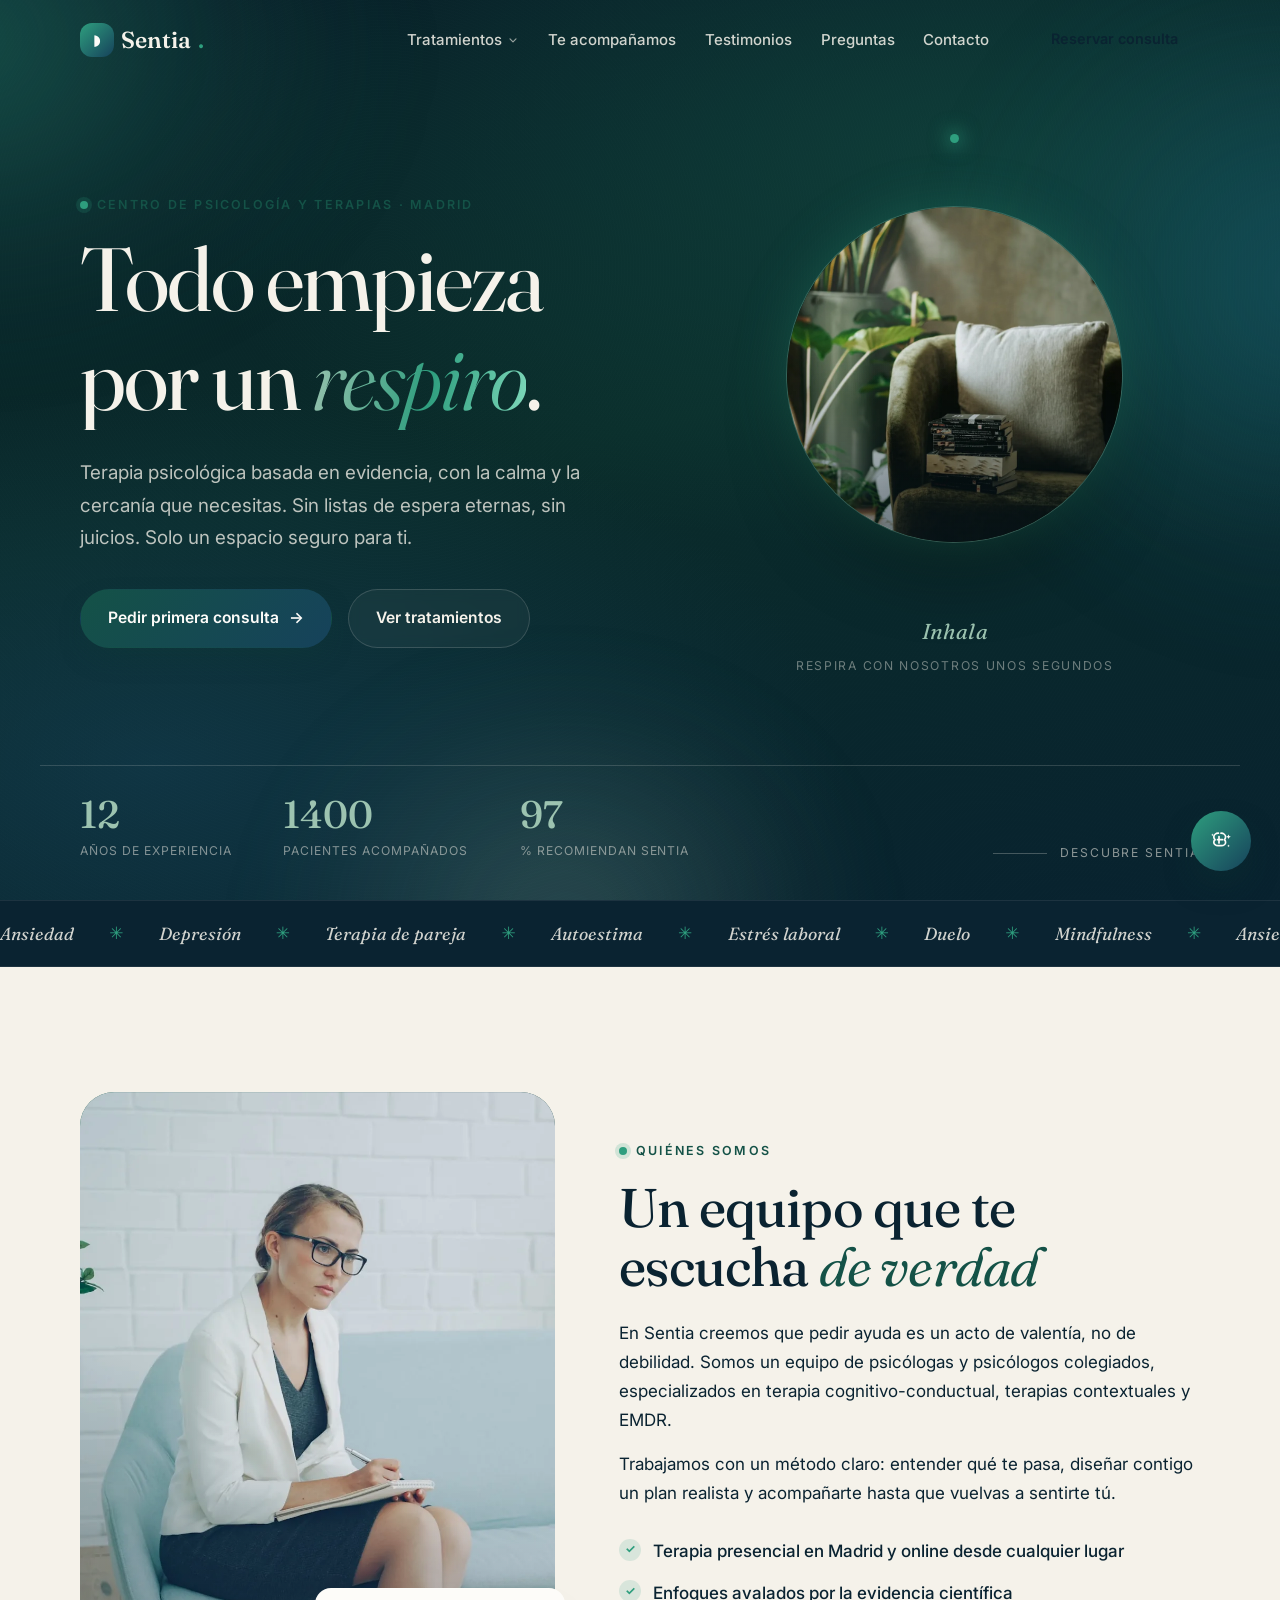
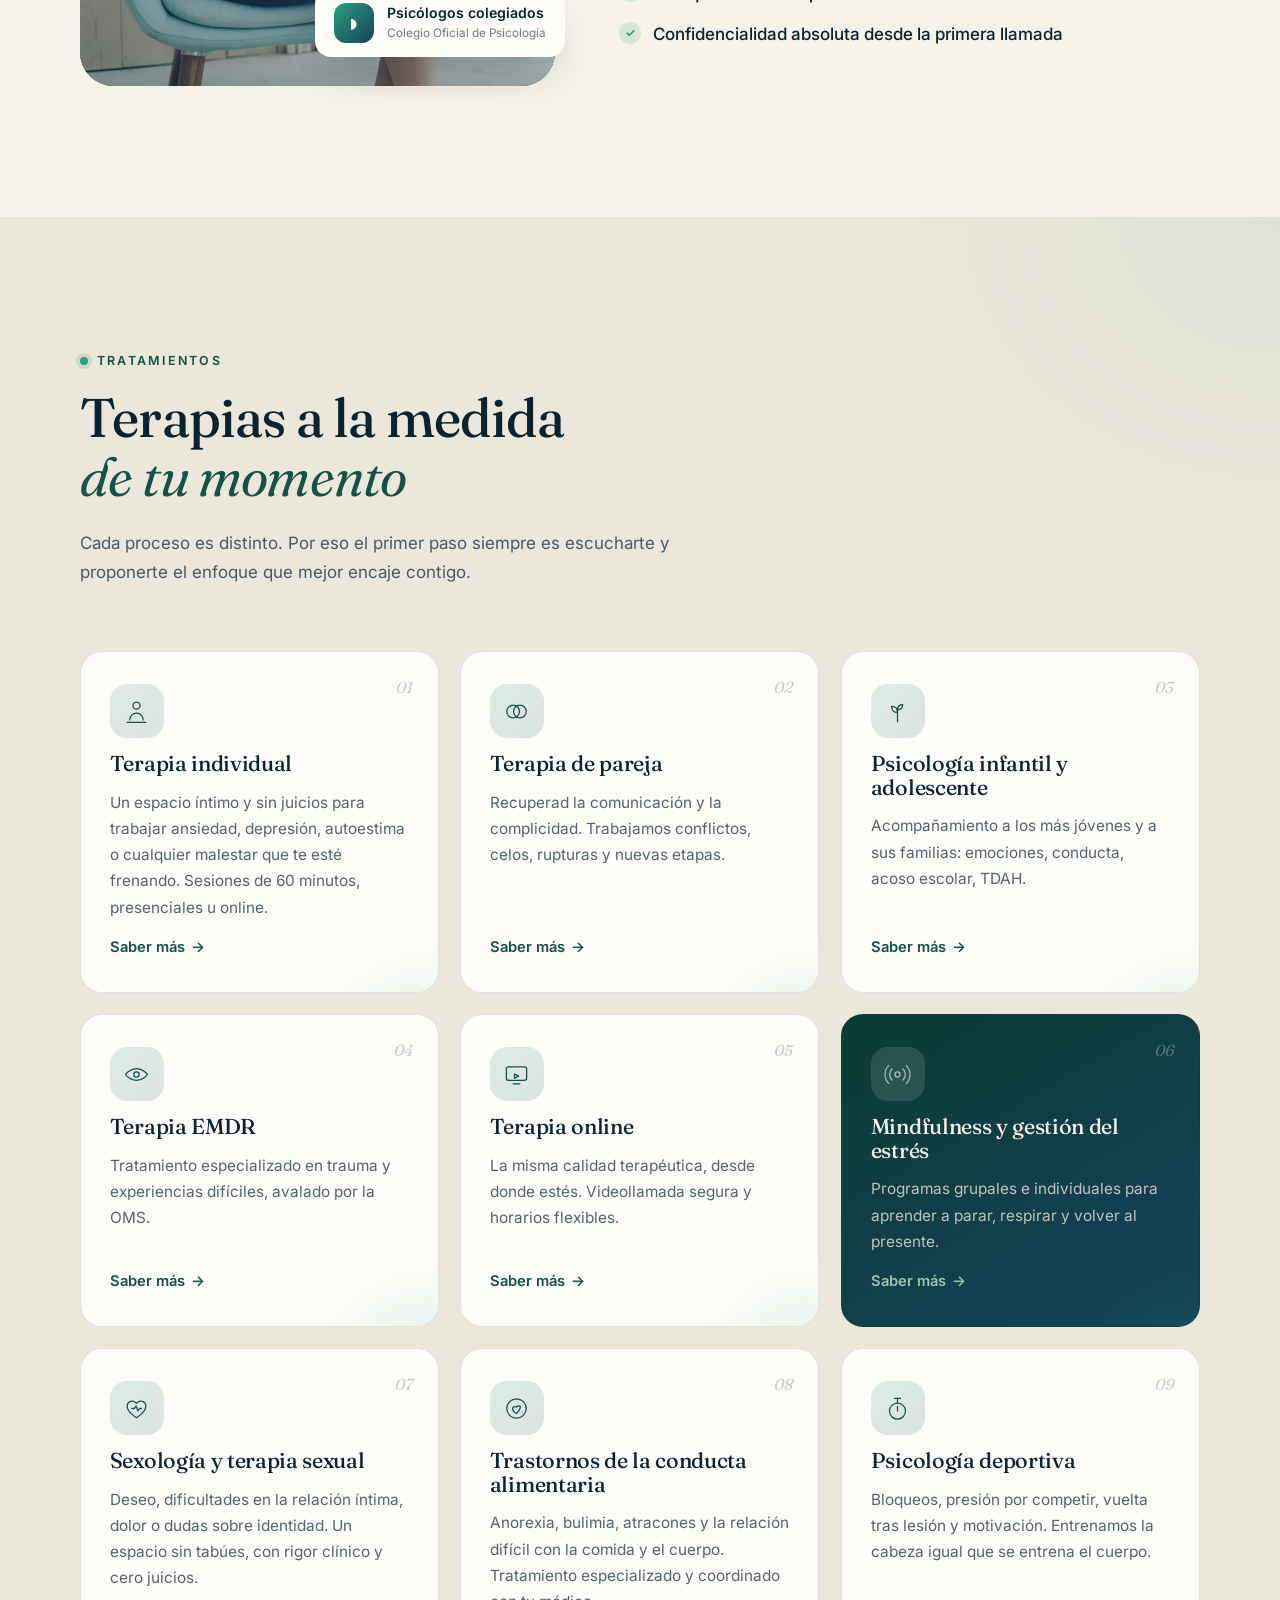
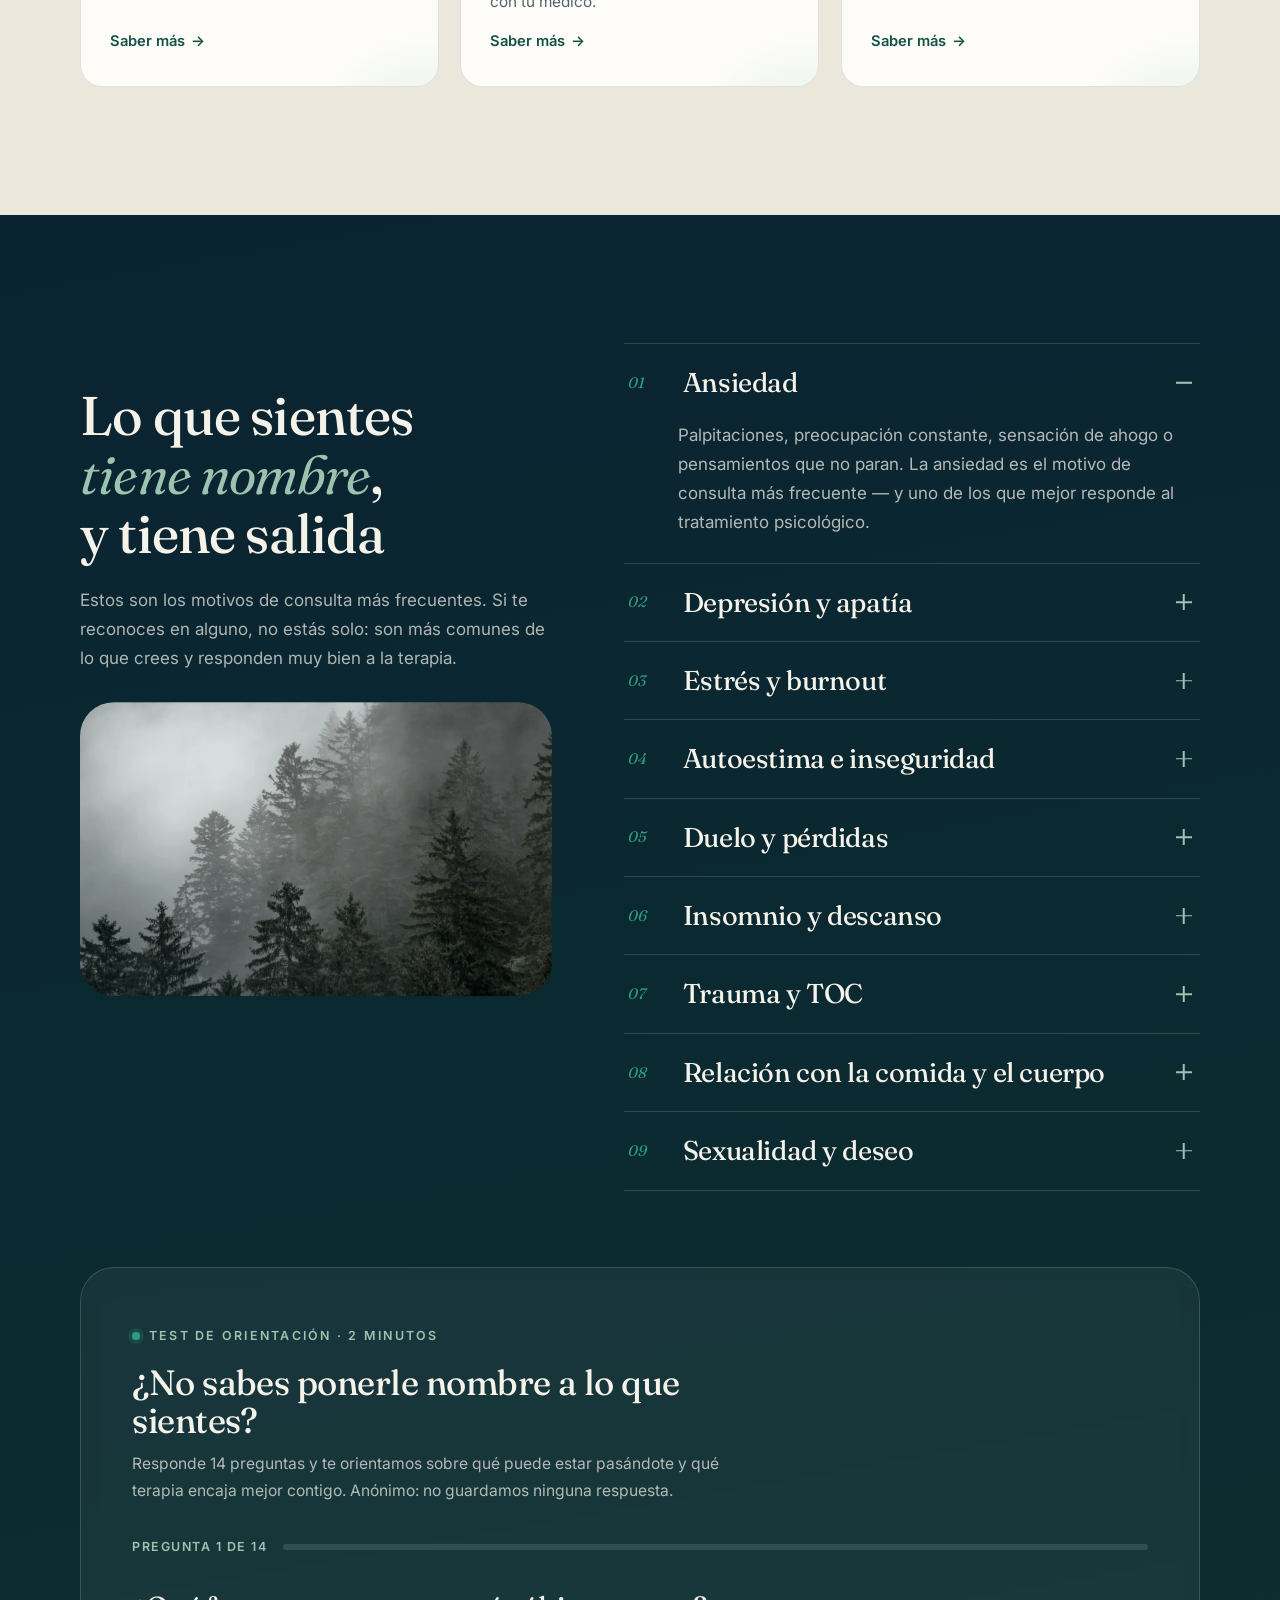
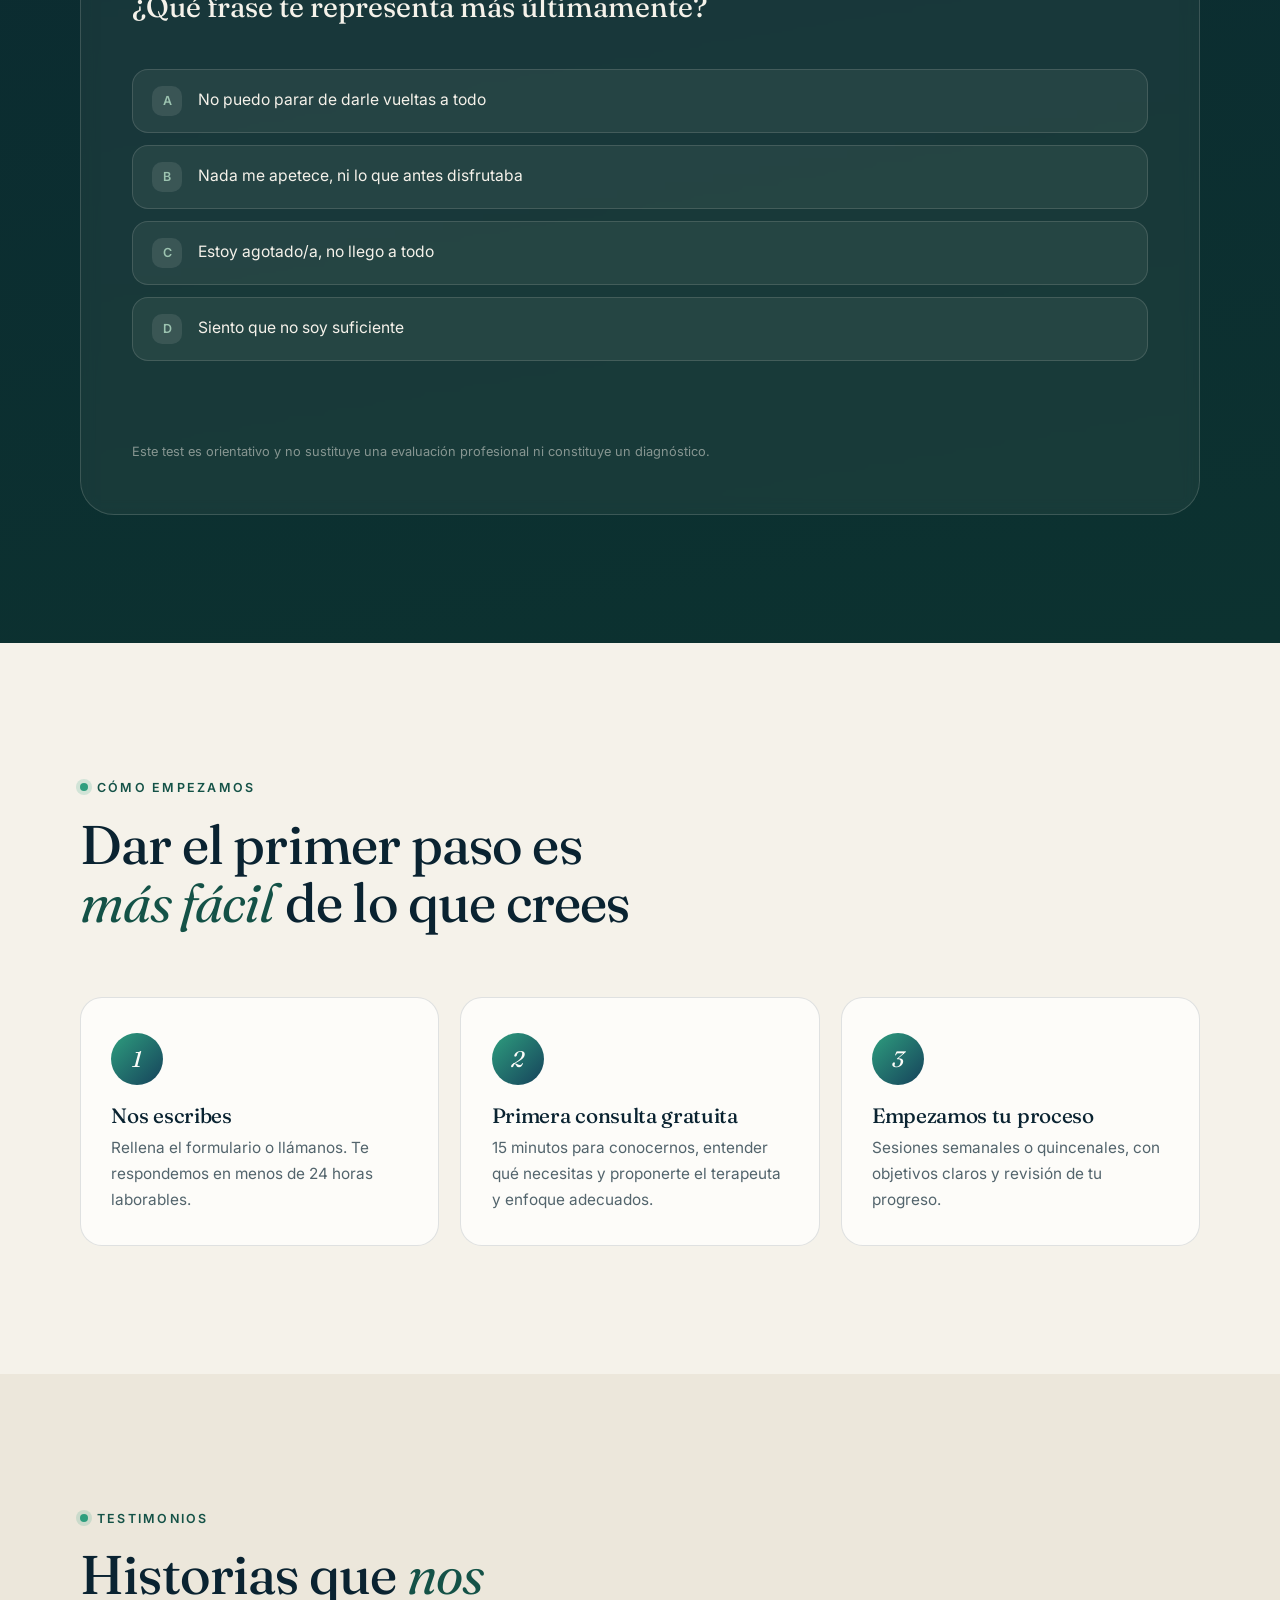
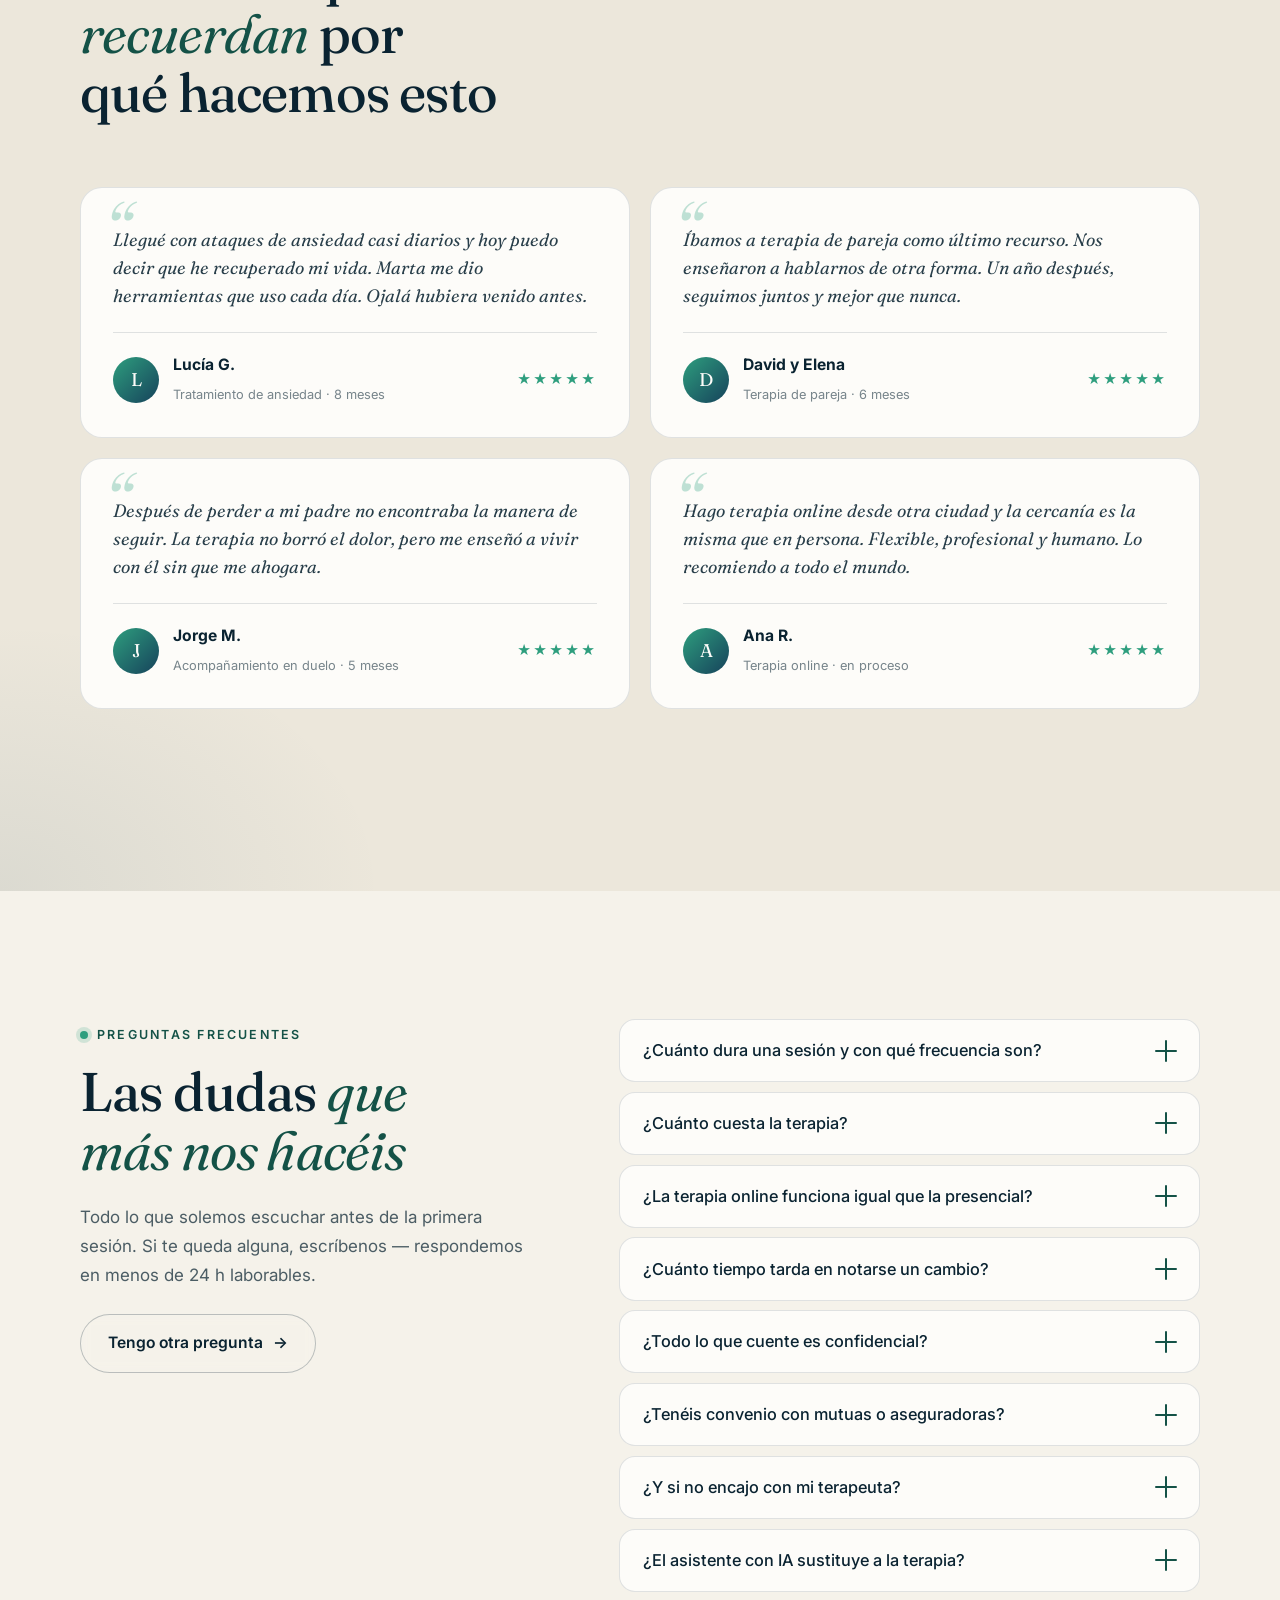
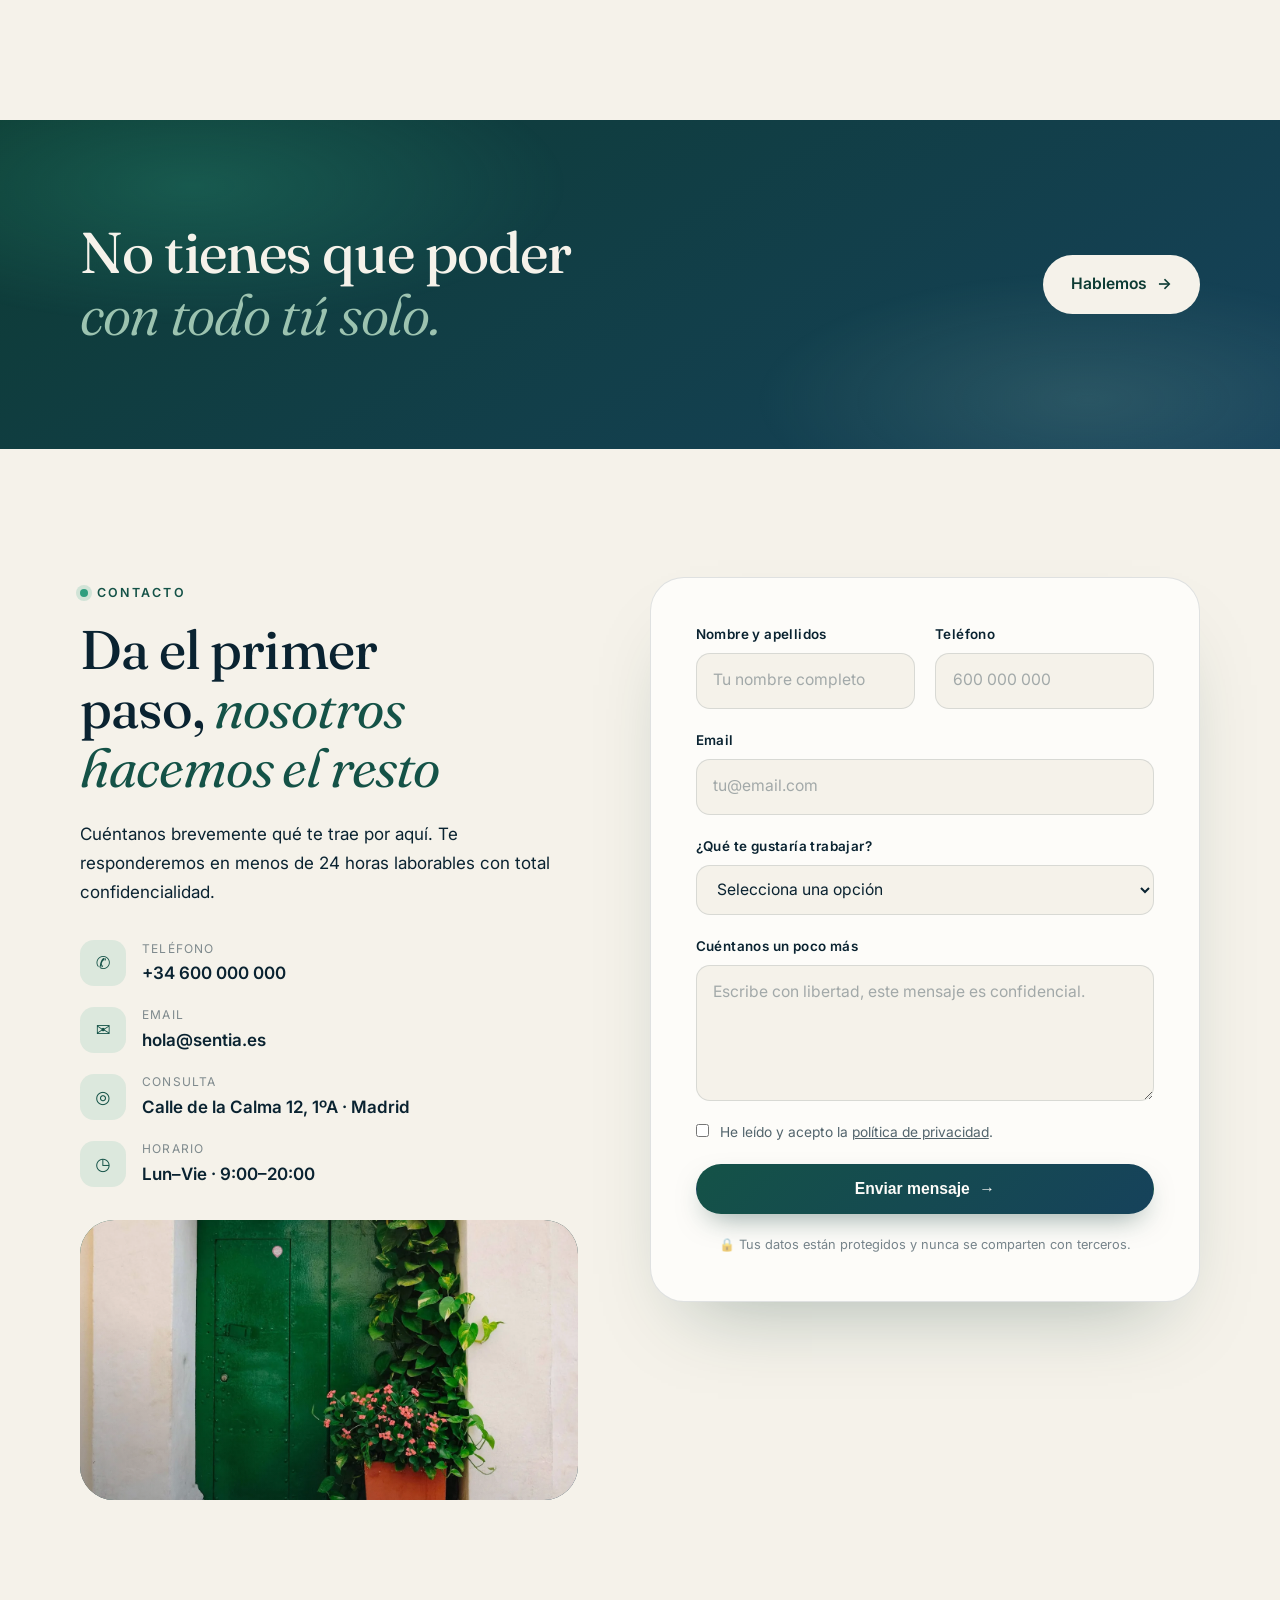
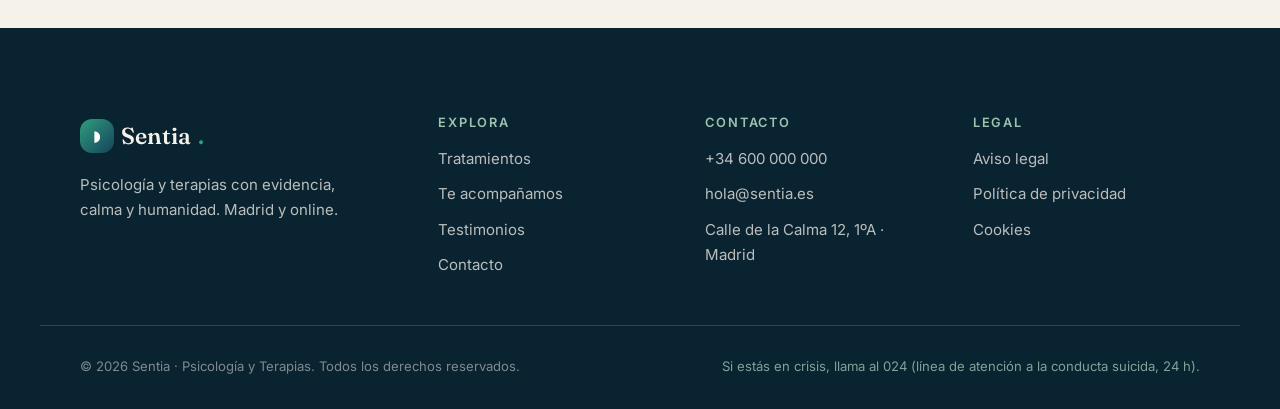
==== commit 8b2707a3: "Add nav dropdown menu + new therapies + rotate session images" ====
--- a/index.html
+++ b/index.html
@@ -33,14 +33,14 @@
     "@context": "https://schema.org",
     "@type": ["MedicalBusiness", "LocalBusiness"],
     "name": "Sentia · Psicología y Terapias",
-    "description": "Centro de psicología y terapias en Madrid. Terapia individual, de pareja, infantil, EMDR, online y mindfulness.",
+    "description": "Centro de psicología y terapias en Madrid. Terapia individual, de pareja, infantil, EMDR, online, mindfulness, sexología, trastornos alimentarios y psicología deportiva.",
     "url": "https://sentia.es",
     "logo": "https://sentia.es/assets/img/favicon.svg",
     "image": "https://sentia.es/assets/img/hero.webp",
     "telephone": "+34-600-000-000",
     "email": "hola@sentia.es",
     "priceRange": "€€",
-    "medicalSpecialty": ["Psychiatric", "Psychotherapy"],
+    "medicalSpecialty": ["Psychiatric", "Psychotherapy", "SportsMedicine"],
     "address": {
       "@type": "PostalAddress",
       "streetAddress": "Calle de la Calma 12, 1ºA",
@@ -109,7 +109,53 @@
         Sentia<em>.</em>
       </a>
       <nav class="nav-links" aria-label="Navegación principal">
-        <a href="#tratamientos">Tratamientos</a>
+        <div class="nav-item has-menu">
+          <a href="#tratamientos" class="nav-trigger" aria-haspopup="true" aria-expanded="false">
+            Tratamientos
+            <svg class="nav-caret" viewBox="0 0 20 20" fill="none" stroke="currentColor" stroke-width="2" stroke-linecap="round" stroke-linejoin="round" aria-hidden="true"><path d="M5 8l5 5 5-5"/></svg>
+          </a>
+          <div class="nav-menu" role="menu">
+            <div class="nav-menu-grid">
+              <a role="menuitem" href="terapias/individual.html">
+                <span class="nm-icon" aria-hidden="true"><svg viewBox="0 0 32 32" fill="none" stroke="currentColor" stroke-width="1.5" stroke-linecap="round" stroke-linejoin="round"><circle cx="16" cy="9" r="4.2"/><path d="M8 26c0-4.4 3.6-8 8-8s8 3.6 8 8"/><path d="M5 29h22"/></svg></span>
+                <span class="nm-txt"><strong>Terapia individual</strong><small>Ansiedad, depresión, autoestima</small></span>
+              </a>
+              <a role="menuitem" href="terapias/pareja.html">
+                <span class="nm-icon" aria-hidden="true"><svg viewBox="0 0 32 32" fill="none" stroke="currentColor" stroke-width="1.5" stroke-linecap="round" stroke-linejoin="round"><circle cx="12" cy="16" r="7.5"/><circle cx="20" cy="16" r="7.5"/></svg></span>
+                <span class="nm-txt"><strong>Terapia de pareja</strong><small>Comunicación, conflictos, crisis</small></span>
+              </a>
+              <a role="menuitem" href="terapias/infantil.html">
+                <span class="nm-icon" aria-hidden="true"><svg viewBox="0 0 32 32" fill="none" stroke="currentColor" stroke-width="1.5" stroke-linecap="round" stroke-linejoin="round"><path d="M16 28V13"/><path d="M16 17c-5 0-7-3-7-7 4 0 7 2.5 7 7z"/><path d="M16 14c4.4 0 6.2-2.6 6.2-6.2C18.4 7.8 16 10 16 14z"/></svg></span>
+                <span class="nm-txt"><strong>Infantil y adolescente</strong><small>Emociones, conducta, familia</small></span>
+              </a>
+              <a role="menuitem" href="terapias/emdr.html">
+                <span class="nm-icon" aria-hidden="true"><svg viewBox="0 0 32 32" fill="none" stroke="currentColor" stroke-width="1.5" stroke-linecap="round" stroke-linejoin="round"><path d="M3 16s5-7 13-7 13 7 13 7-5 7-13 7S3 16 3 16z"/><circle cx="16" cy="16" r="3.2"/></svg></span>
+                <span class="nm-txt"><strong>EMDR</strong><small>Trauma y experiencias difíciles</small></span>
+              </a>
+              <a role="menuitem" href="terapias/online.html">
+                <span class="nm-icon" aria-hidden="true"><svg viewBox="0 0 32 32" fill="none" stroke="currentColor" stroke-width="1.5" stroke-linecap="round" stroke-linejoin="round"><rect x="4" y="7" width="24" height="16" rx="2.5"/><path d="M12 27h8"/><path d="M13.5 15.5l5 2.5-5 2.5z"/></svg></span>
+                <span class="nm-txt"><strong>Terapia online</strong><small>Desde donde estés</small></span>
+              </a>
+              <a role="menuitem" href="terapias/mindfulness.html">
+                <span class="nm-icon" aria-hidden="true"><svg viewBox="0 0 32 32" fill="none" stroke="currentColor" stroke-width="1.5" stroke-linecap="round" stroke-linejoin="round"><circle cx="16" cy="16" r="3"/><path d="M9.5 22.5a9 9 0 010-13"/><path d="M22.5 9.5a9 9 0 010 13"/></svg></span>
+                <span class="nm-txt"><strong>Mindfulness</strong><small>Estrés y gestión emocional</small></span>
+              </a>
+              <a role="menuitem" href="terapias/sexologia.html">
+                <span class="nm-icon" aria-hidden="true"><svg viewBox="0 0 32 32" fill="none" stroke="currentColor" stroke-width="1.5" stroke-linecap="round" stroke-linejoin="round"><path d="M16 27S5 20 5 13.5A6 6 0 0116 10a6 6 0 0111 3.5C27 20 16 27 16 27z"/><path d="M10.5 16h3l2-3.2 2 6 2-2.8h2.5"/></svg></span>
+                <span class="nm-txt"><strong>Sexología</strong><small>Deseo, dificultades, identidad</small></span>
+              </a>
+              <a role="menuitem" href="terapias/alimentacion.html">
+                <span class="nm-icon" aria-hidden="true"><svg viewBox="0 0 32 32" fill="none" stroke="currentColor" stroke-width="1.5" stroke-linecap="round" stroke-linejoin="round"><circle cx="16" cy="16" r="11.5"/><path d="M16 22s-4.6-3-4.6-6.1A2.9 2.9 0 0116 14.3a2.9 2.9 0 014.6-.4c0 3.1-4.6 8.1-4.6 8.1z"/></svg></span>
+                <span class="nm-txt"><strong>T. alimentarios</strong><small>Anorexia, bulimia, atracones</small></span>
+              </a>
+              <a role="menuitem" href="terapias/deportiva.html">
+                <span class="nm-icon" aria-hidden="true"><svg viewBox="0 0 32 32" fill="none" stroke="currentColor" stroke-width="1.5" stroke-linecap="round" stroke-linejoin="round"><circle cx="16" cy="19" r="9.5"/><path d="M16 19v-5.5"/><path d="M12.5 4h7"/><path d="M16 4v5.5"/></svg></span>
+                <span class="nm-txt"><strong>Deportiva</strong><small>Presión, lesión, motivación</small></span>
+              </a>
+            </div>
+            <a class="nav-menu-foot" href="#tratamientos">Ver el resumen en la portada <span aria-hidden="true">→</span></a>
+          </div>
+        </div>
         <a href="#acompanamos">Te acompañamos</a>
         <a href="#testimonios">Testimonios</a>
         <a href="#faq">Preguntas</a>
@@ -123,7 +169,20 @@
   </header>
 
   <div class="mobile-menu" hidden>
-    <a href="#tratamientos">Tratamientos</a>
+    <details class="mm-group">
+      <summary>Tratamientos<span class="mm-caret" aria-hidden="true">▾</span></summary>
+      <div class="mm-sub">
+        <a href="terapias/individual.html">Terapia individual</a>
+        <a href="terapias/pareja.html">Terapia de pareja</a>
+        <a href="terapias/infantil.html">Infantil y adolescente</a>
+        <a href="terapias/emdr.html">EMDR</a>
+        <a href="terapias/online.html">Terapia online</a>
+        <a href="terapias/mindfulness.html">Mindfulness</a>
+        <a href="terapias/sexologia.html">Sexología</a>
+        <a href="terapias/alimentacion.html">Trastornos alimentarios</a>
+        <a href="terapias/deportiva.html">Deportiva</a>
+      </div>
+    </details>
     <a href="#acompanamos">Te acompañamos</a>
     <a href="#testimonios">Testimonios</a>
     <a href="#faq">Preguntas</a>
@@ -275,6 +334,27 @@
             <p>Programas grupales e individuales para aprender a parar, respirar y volver al presente.</p>
             <a class="bento-link" href="terapias/mindfulness.html">Saber más<span aria-hidden="true">→</span></a>
           </article>
+          <article class="bento-card" data-tilt>
+            <span class="bento-num" aria-hidden="true">07</span>
+            <span class="bento-icon" aria-hidden="true"><svg viewBox="0 0 32 32" fill="none" stroke="currentColor" stroke-width="1.5" stroke-linecap="round" stroke-linejoin="round"><path d="M16 27S5 20 5 13.5A6 6 0 0116 10a6 6 0 0111 3.5C27 20 16 27 16 27z"/><path d="M10.5 16h3l2-3.2 2 6 2-2.8h2.5"/></svg></span>
+            <h3>Sexología y terapia sexual</h3>
+            <p>Deseo, dificultades en la relación íntima, dolor o dudas sobre identidad. Un espacio sin tabúes, con rigor clínico y cero juicios.</p>
+            <a class="bento-link" href="terapias/sexologia.html">Saber más<span aria-hidden="true">→</span></a>
+          </article>
+          <article class="bento-card" data-tilt>
+            <span class="bento-num" aria-hidden="true">08</span>
+            <span class="bento-icon" aria-hidden="true"><svg viewBox="0 0 32 32" fill="none" stroke="currentColor" stroke-width="1.5" stroke-linecap="round" stroke-linejoin="round"><circle cx="16" cy="16" r="11.5"/><path d="M16 22s-4.6-3-4.6-6.1A2.9 2.9 0 0116 14.3a2.9 2.9 0 014.6-.4c0 3.1-4.6 8.1-4.6 8.1z"/></svg></span>
+            <h3>Trastornos de la conducta alimentaria</h3>
+            <p>Anorexia, bulimia, atracones y la relación difícil con la comida y el cuerpo. Tratamiento especializado y coordinado con tu médico.</p>
+            <a class="bento-link" href="terapias/alimentacion.html">Saber más<span aria-hidden="true">→</span></a>
+          </article>
+          <article class="bento-card" data-tilt>
+            <span class="bento-num" aria-hidden="true">09</span>
+            <span class="bento-icon" aria-hidden="true"><svg viewBox="0 0 32 32" fill="none" stroke="currentColor" stroke-width="1.5" stroke-linecap="round" stroke-linejoin="round"><circle cx="16" cy="19" r="9.5"/><path d="M16 19v-5.5"/><path d="M12.5 4h7"/><path d="M16 4v5.5"/></svg></span>
+            <h3>Psicología deportiva</h3>
+            <p>Bloqueos, presión por competir, vuelta tras lesión y motivación. Entrenamos la cabeza igual que se entrena el cuerpo.</p>
+            <a class="bento-link" href="terapias/deportiva.html">Saber más<span aria-hidden="true">→</span></a>
+          </article>
         </div>
       </div>
     </section>
@@ -319,6 +399,14 @@
           <details class="acc-item">
             <summary><span class="acc-num">07</span><h3>Trauma y TOC</h3><span class="acc-plus" aria-hidden="true"></span></summary>
             <div class="acc-body"><p>Experiencias difíciles que siguen doliendo, rituales o pensamientos intrusivos. Con EMDR y exposición con prevención de respuesta, hay salida.</p></div>
+          </details>
+          <details class="acc-item">
+            <summary><span class="acc-num">08</span><h3>Relación con la comida y el cuerpo</h3><span class="acc-plus" aria-hidden="true"></span></summary>
+            <div class="acc-body"><p>Contar calorías sin parar, atracones, culpa después de comer o no soportar mirarte al espejo. Los trastornos alimentarios tienen tratamiento, y cuanto antes se empieza, mejor es el pronóstico.</p></div>
+          </details>
+          <details class="acc-item">
+            <summary><span class="acc-num">09</span><h3>Sexualidad y deseo</h3><span class="acc-plus" aria-hidden="true"></span></summary>
+            <div class="acc-body"><p>Falta de deseo, dolor, dificultades en la respuesta sexual o dudas sobre tu identidad u orientación. Se habla poco de ello y afecta mucho: en consulta es un tema más, sin morbo ni juicios.</p></div>
           </details>
         </div>
       </div>
@@ -501,12 +589,12 @@
         <form class="contact-form reveal" action="#" method="post" novalidate>
           <div class="form-row">
             <div class="field">
-              <label for="f-name">Nombre</label>
-              <input id="f-name" name="nombre" type="text" placeholder="Tu nombre" required>
+              <label for="f-name">Nombre y apellidos</label>
+              <input id="f-name" name="nombre" type="text" placeholder="Tu nombre completo" required>
             </div>
             <div class="field">
               <label for="f-phone">Teléfono</label>
-              <input id="f-phone" name="telefono" type="tel" placeholder="600 000 000">
+              <input id="f-phone" name="telefono" type="tel" placeholder="600 000 000" required>
             </div>
           </div>
           <div class="field">
@@ -515,8 +603,8 @@
           </div>
           <div class="field">
             <label for="f-topic">¿Qué te gustaría trabajar?</label>
-            <select id="f-topic" name="motivo">
-              <option value="">Selecciona una opción (opcional)</option>
+            <select id="f-topic" name="motivo" required>
+              <option value="">Selecciona una opción</option>
               <option>Ansiedad</option>
               <option>Depresión o apatía</option>
               <option>Terapia de pareja</option>
--- a/styles.css
+++ b/styles.css
@@ -291,6 +291,153 @@
 }
 .nav-links a:hover::after { transform: scaleX(1); transform-origin: left; }
 .nav .btn-nav { display: none; margin-left: 0.5rem; }
+
+/* ---- Nav dropdown (Tratamientos) ---- */
+.nav-item { position: relative; display: inline-flex; align-items: center; }
+.nav-trigger {
+  display: inline-flex;
+  align-items: center;
+  gap: 0.35rem;
+  cursor: pointer;
+}
+.nav-caret {
+  width: 12px; height: 12px;
+  transition: transform 0.35s var(--ease);
+  opacity: 0.7;
+}
+.has-menu:hover .nav-caret,
+.has-menu:focus-within .nav-caret,
+.nav-trigger[aria-expanded="true"] .nav-caret { transform: rotate(180deg); }
+
+.nav-menu {
+  position: absolute;
+  top: calc(100% + 18px);
+  left: 50%;
+  transform: translate(-50%, -8px);
+  min-width: 620px;
+  padding: 1.1rem;
+  background: rgba(245, 242, 234, 0.98);
+  backdrop-filter: blur(20px);
+  border: 1px solid var(--line);
+  border-radius: 18px;
+  box-shadow:
+    0 24px 60px -20px rgba(10, 35, 49, 0.28),
+    0 6px 18px -8px rgba(10, 35, 49, 0.14);
+  opacity: 0;
+  visibility: hidden;
+  pointer-events: none;
+  transition: opacity 0.28s var(--ease), transform 0.32s var(--ease), visibility 0s linear 0.32s;
+  z-index: 110;
+}
+.nav-menu::before {
+  content: "";
+  position: absolute;
+  inset: -14px 0 auto 0;
+  height: 14px;
+  /* puente invisible: evita que el menú se cierre al pasar del trigger al panel */
+}
+.has-menu:hover .nav-menu,
+.has-menu:focus-within .nav-menu,
+.nav-trigger[aria-expanded="true"] + .nav-menu {
+  opacity: 1;
+  visibility: visible;
+  pointer-events: auto;
+  transform: translate(-50%, 0);
+  transition: opacity 0.28s var(--ease), transform 0.32s var(--ease), visibility 0s;
+}
+.nav-menu-grid {
+  display: grid;
+  grid-template-columns: repeat(3, 1fr);
+  gap: 0.35rem;
+}
+.nav-menu-grid a {
+  display: grid;
+  grid-template-columns: 40px 1fr;
+  align-items: center;
+  gap: 0.7rem;
+  padding: 0.7rem 0.85rem;
+  border-radius: 12px;
+  color: var(--ink) !important;
+  transition: background 0.25s var(--ease), transform 0.25s var(--ease);
+}
+.nav-menu-grid a::after { display: none; }
+.nav-menu-grid a:hover {
+  background: rgba(15, 107, 92, 0.08);
+  transform: translateY(-1px);
+}
+.nm-icon {
+  display: grid; place-items: center;
+  width: 40px; height: 40px;
+  border-radius: 10px;
+  background: rgba(15, 107, 92, 0.08);
+  color: var(--emerald);
+  transition: background 0.25s var(--ease), color 0.25s var(--ease);
+}
+.nm-icon svg { width: 20px; height: 20px; }
+.nav-menu-grid a:hover .nm-icon {
+  background: var(--emerald);
+  color: var(--cream);
+}
+.nm-txt { display: flex; flex-direction: column; line-height: 1.2; min-width: 0; }
+.nm-txt strong {
+  font-size: 0.92rem;
+  font-weight: 600;
+  color: var(--ink);
+  letter-spacing: -0.005em;
+}
+.nm-txt small {
+  font-size: 0.78rem;
+  color: rgba(10, 35, 49, 0.55);
+  margin-top: 2px;
+  white-space: nowrap;
+  overflow: hidden;
+  text-overflow: ellipsis;
+}
+.nav-menu-foot {
+  display: block;
+  margin-top: 0.6rem;
+  padding: 0.75rem 0.85rem;
+  text-align: center;
+  border-top: 1px solid var(--line);
+  padding-top: 0.9rem;
+  font-size: 0.85rem;
+  color: var(--emerald) !important;
+  font-weight: 500;
+}
+.nav-menu-foot::after { display: none; }
+.nav-menu-foot:hover { color: var(--sea) !important; }
+
+/* Cuando el nav está en oscuro (arriba del scroll), el trigger es claro */
+.nav-trigger { color: inherit; }
+.nav-links > .nav-item > .nav-trigger { color: rgba(245, 242, 234, 0.85); }
+.nav.is-scrolled .nav-links > .nav-item > .nav-trigger { color: rgba(10, 35, 49, 0.75); }
+
+/* Submenú del mobile-menu */
+.mm-group { width: 100%; text-align: center; }
+.mm-group summary {
+  list-style: none;
+  cursor: pointer;
+  display: inline-flex;
+  align-items: center;
+  gap: 0.4rem;
+  font-family: var(--font-display);
+  font-size: 1.55rem;
+  color: var(--cream);
+}
+.mm-group summary::-webkit-details-marker { display: none; }
+.mm-caret { transition: transform 0.3s var(--ease); font-size: 0.9em; opacity: 0.7; }
+.mm-group[open] .mm-caret { transform: rotate(180deg); }
+.mm-sub {
+  display: flex; flex-direction: column; gap: 0.6rem;
+  margin-top: 0.9rem;
+}
+.mm-sub a {
+  font-family: var(--font-display);
+  font-size: 1rem;
+  color: rgba(245, 242, 234, 0.75);
+  font-weight: 400;
+}
+.mm-sub a:hover { color: var(--cream); }
 
 .nav-toggle {
   margin-left: auto;
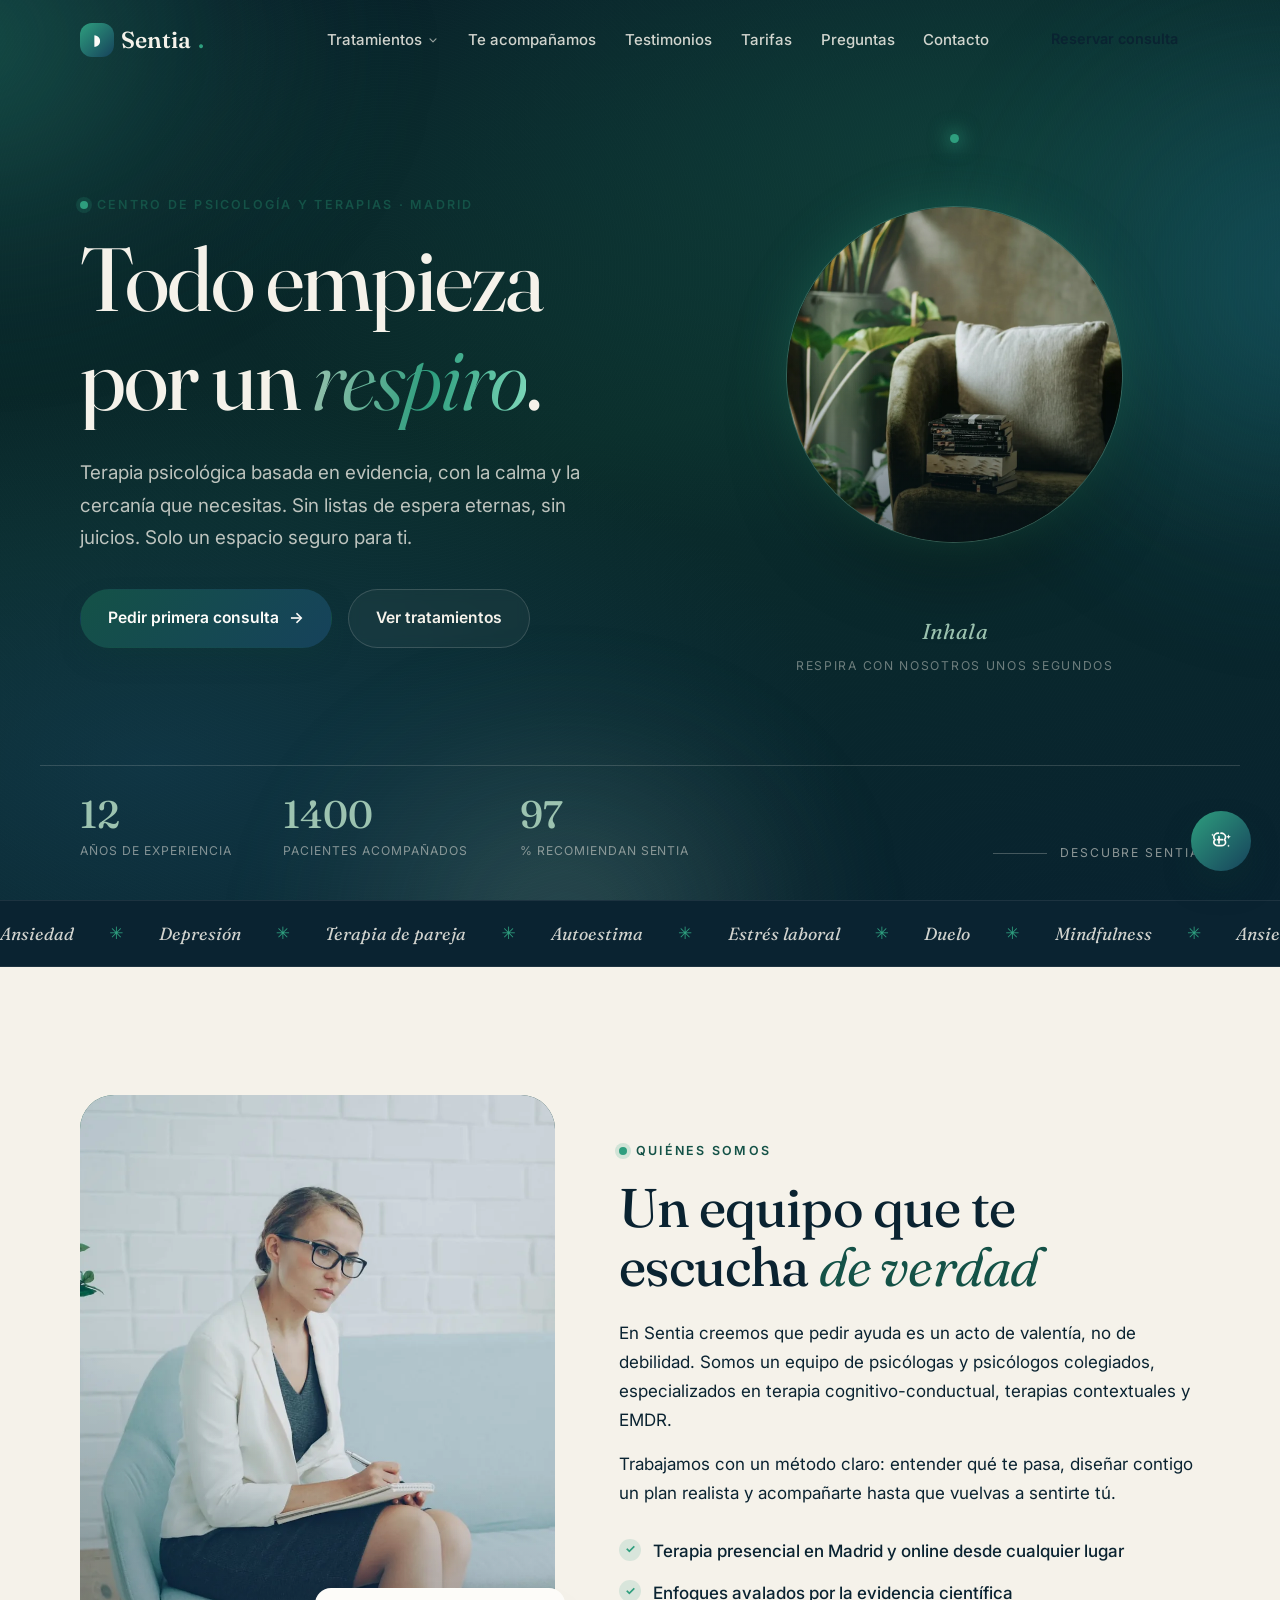
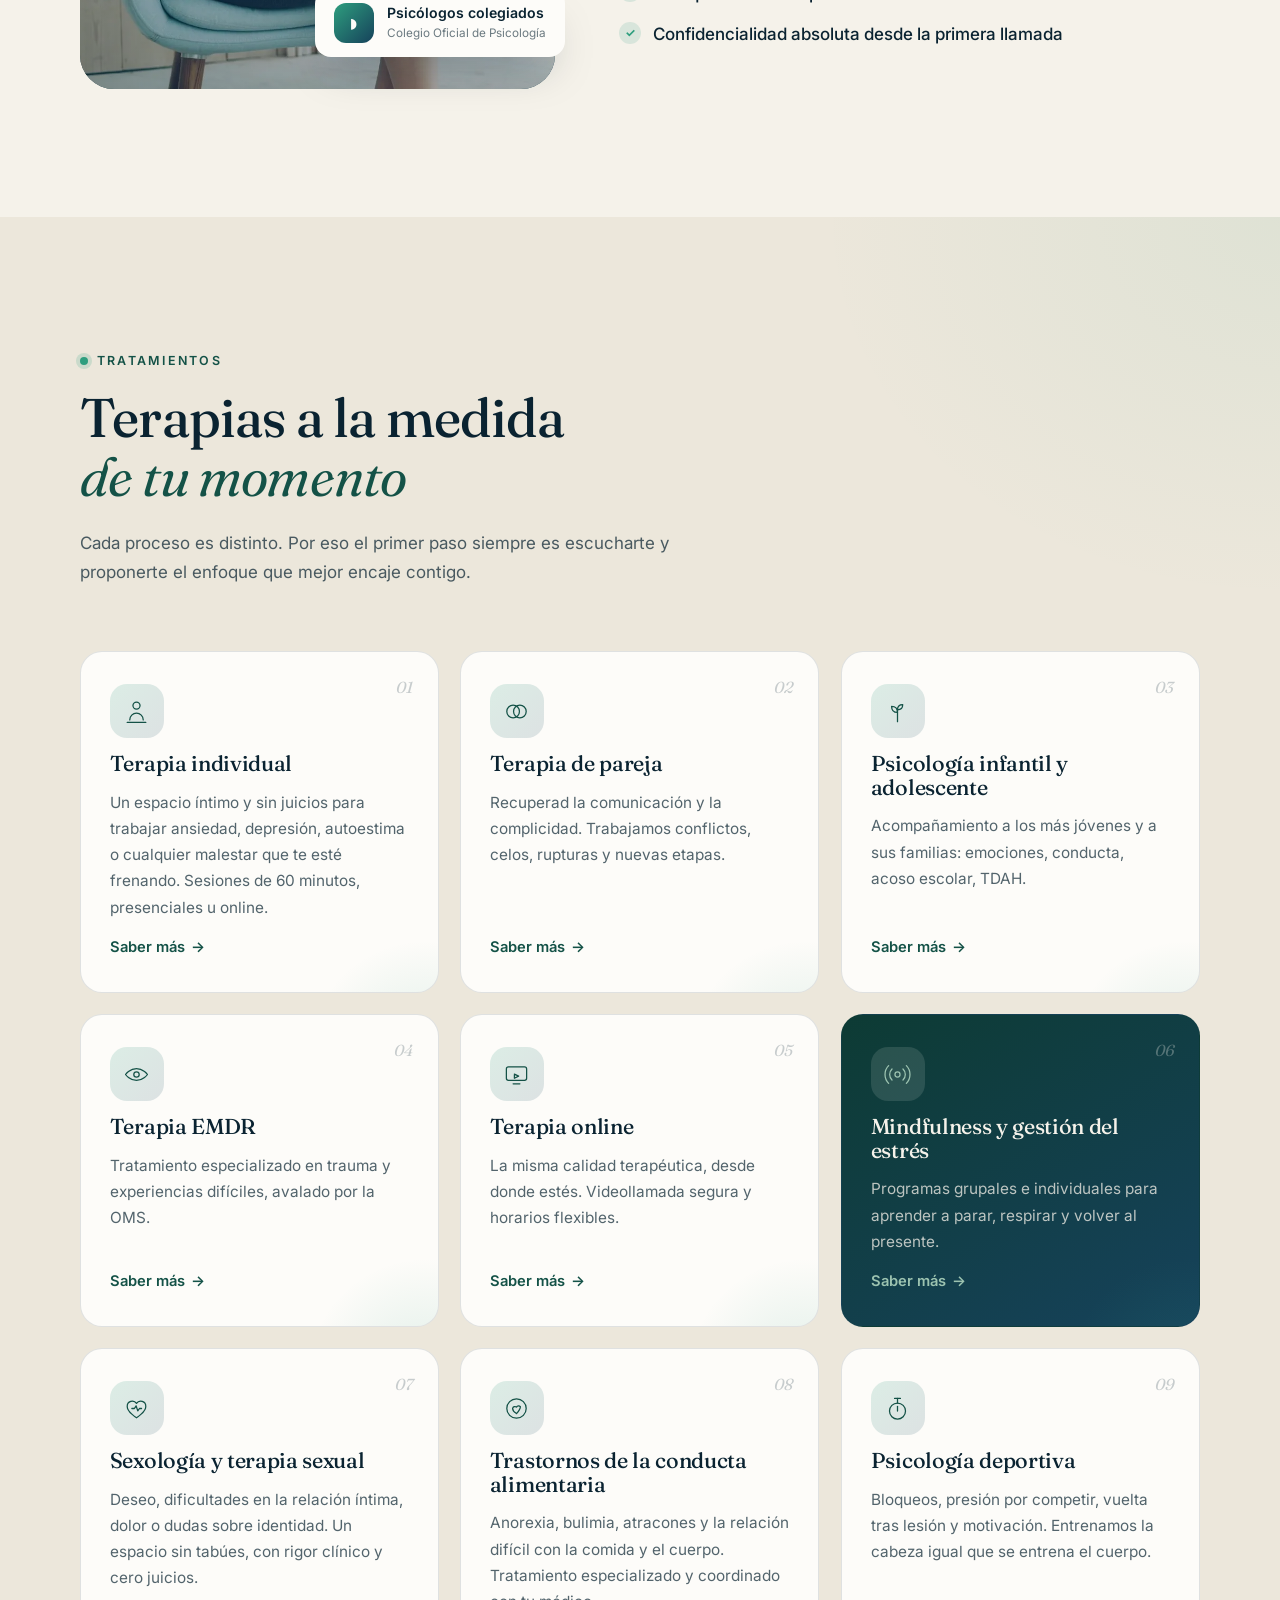
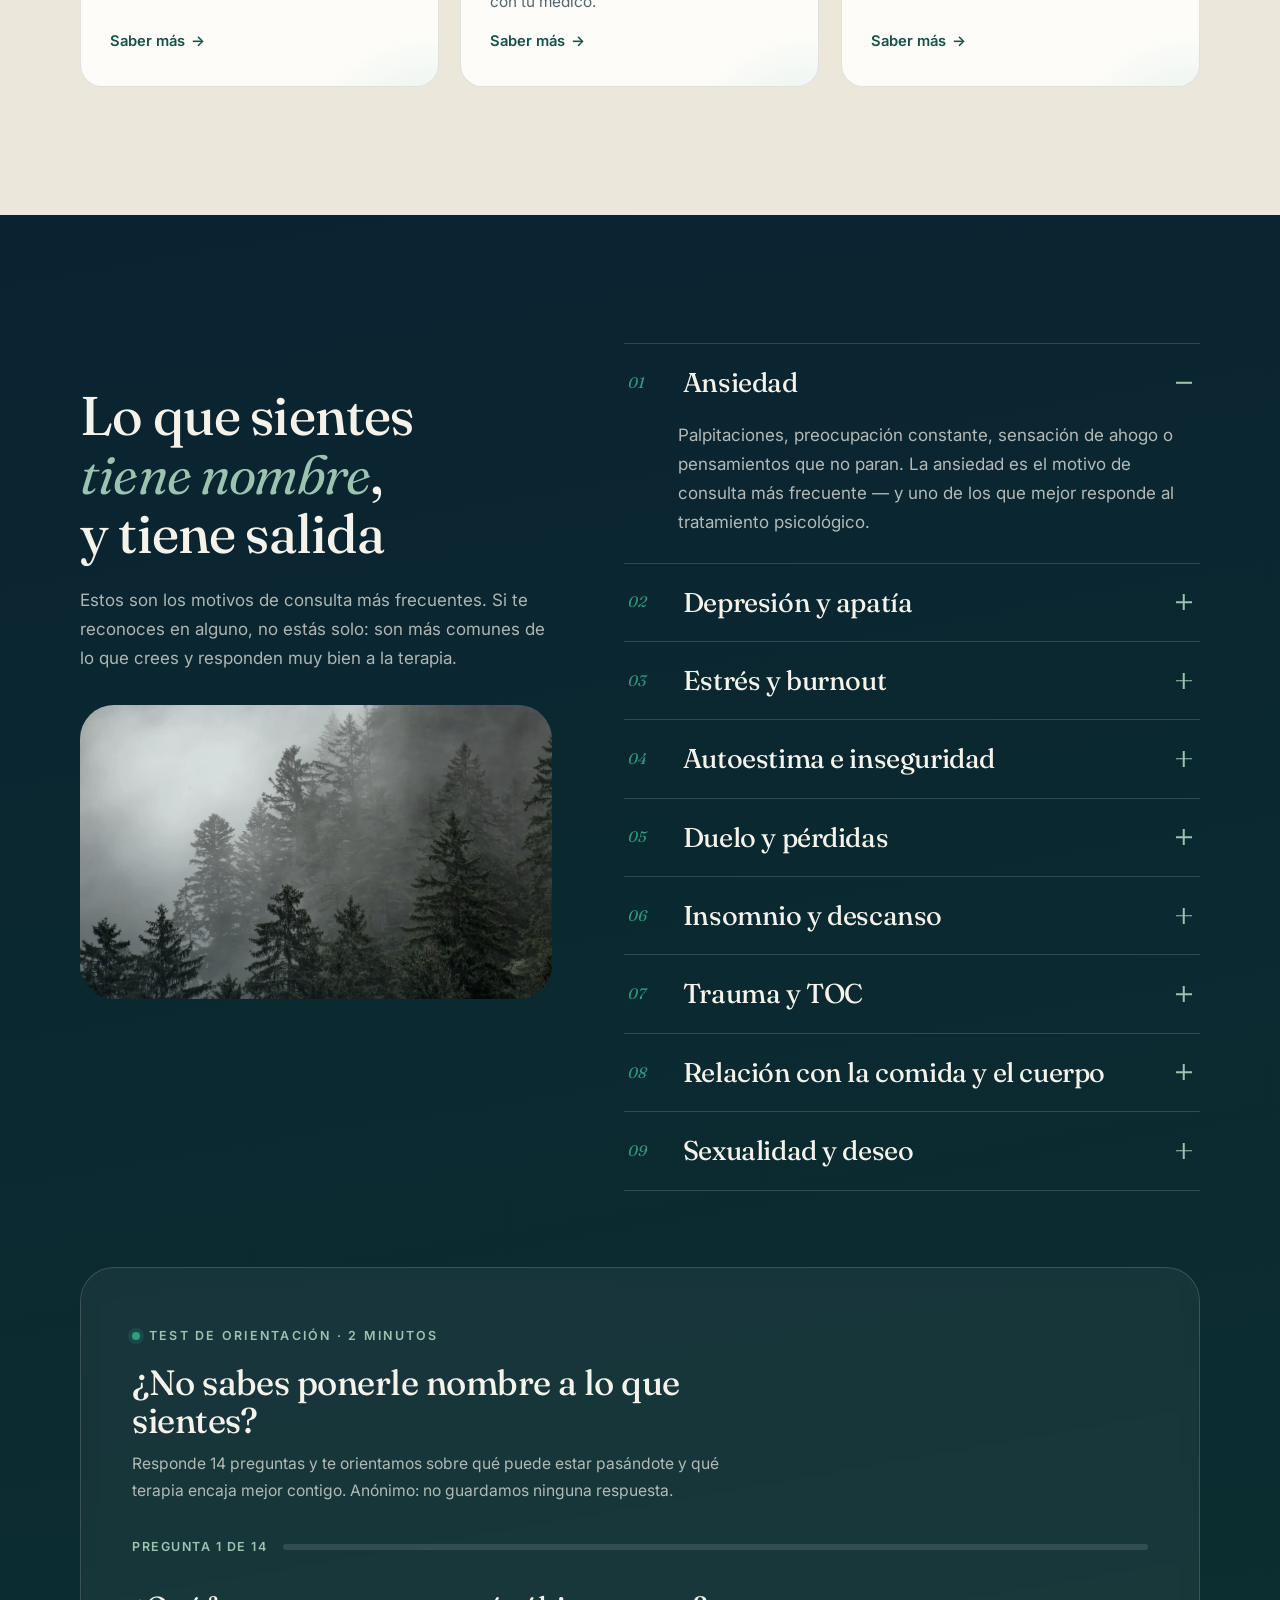
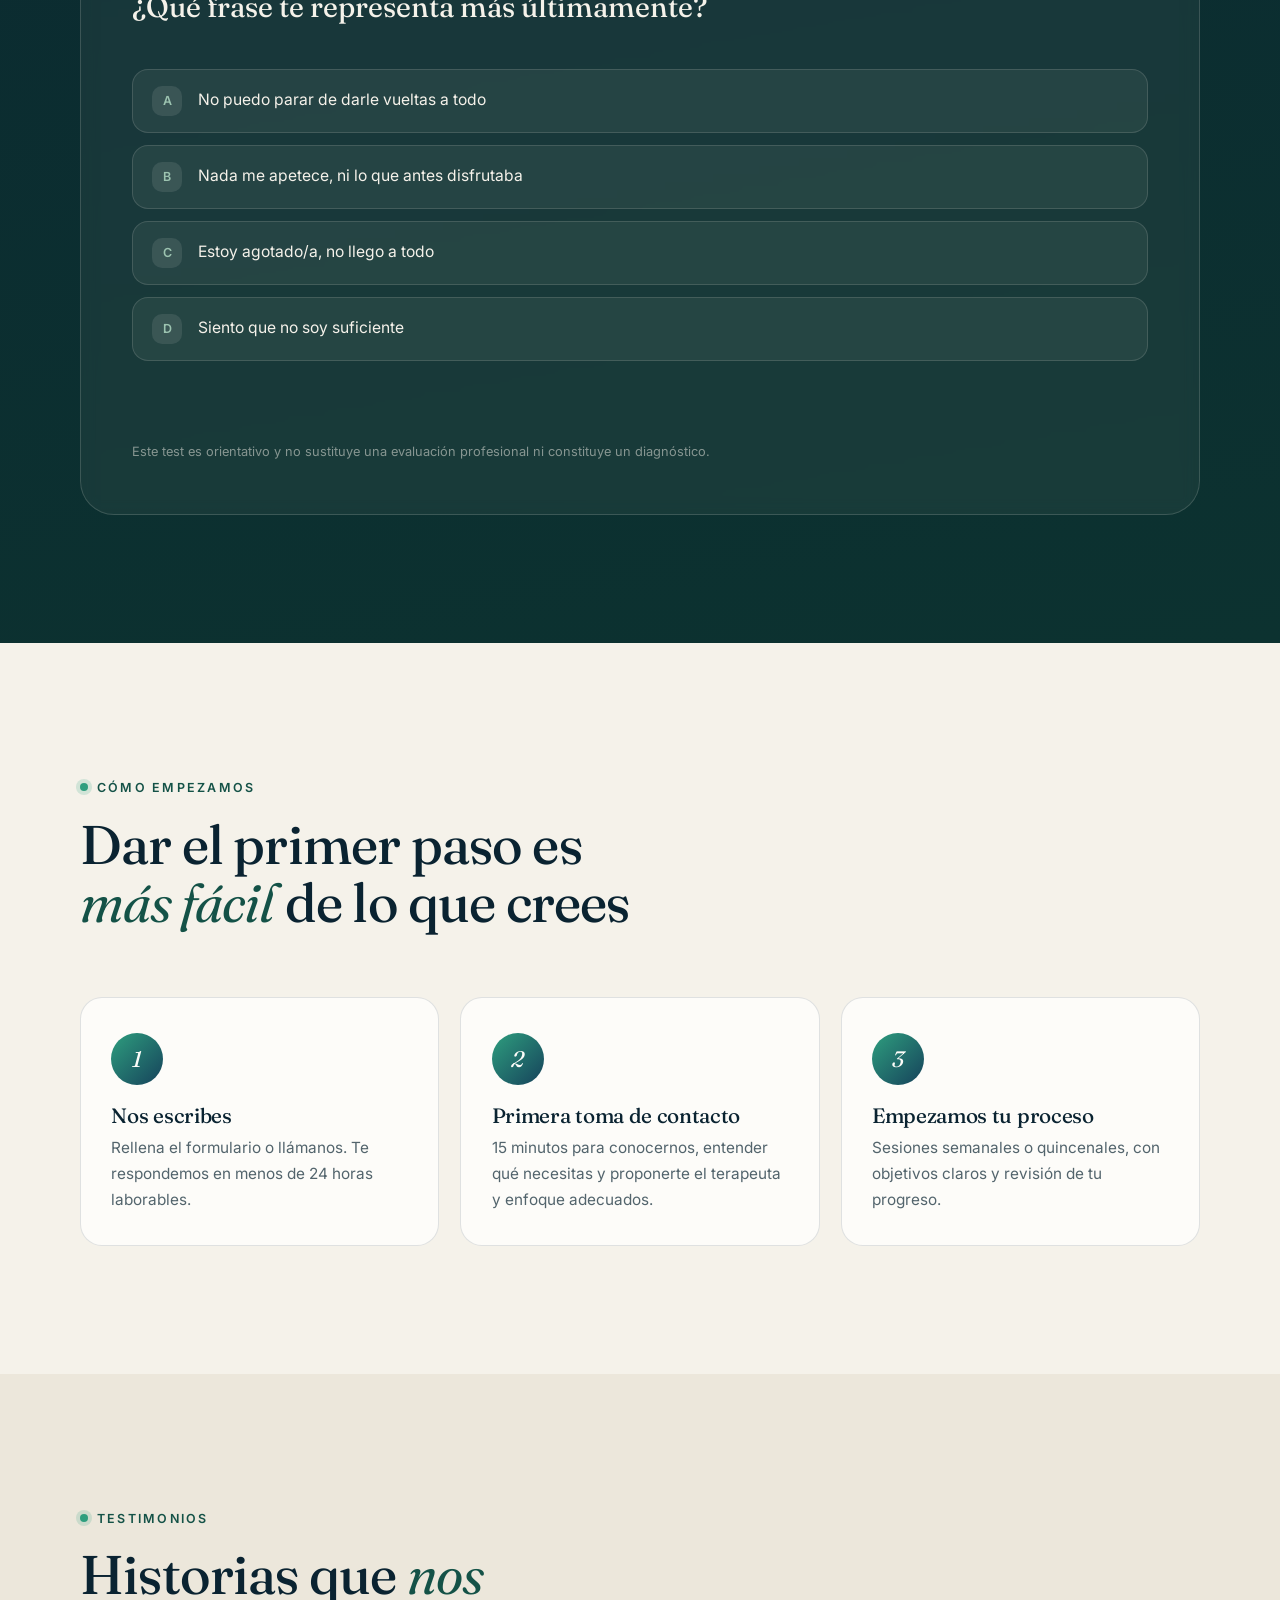
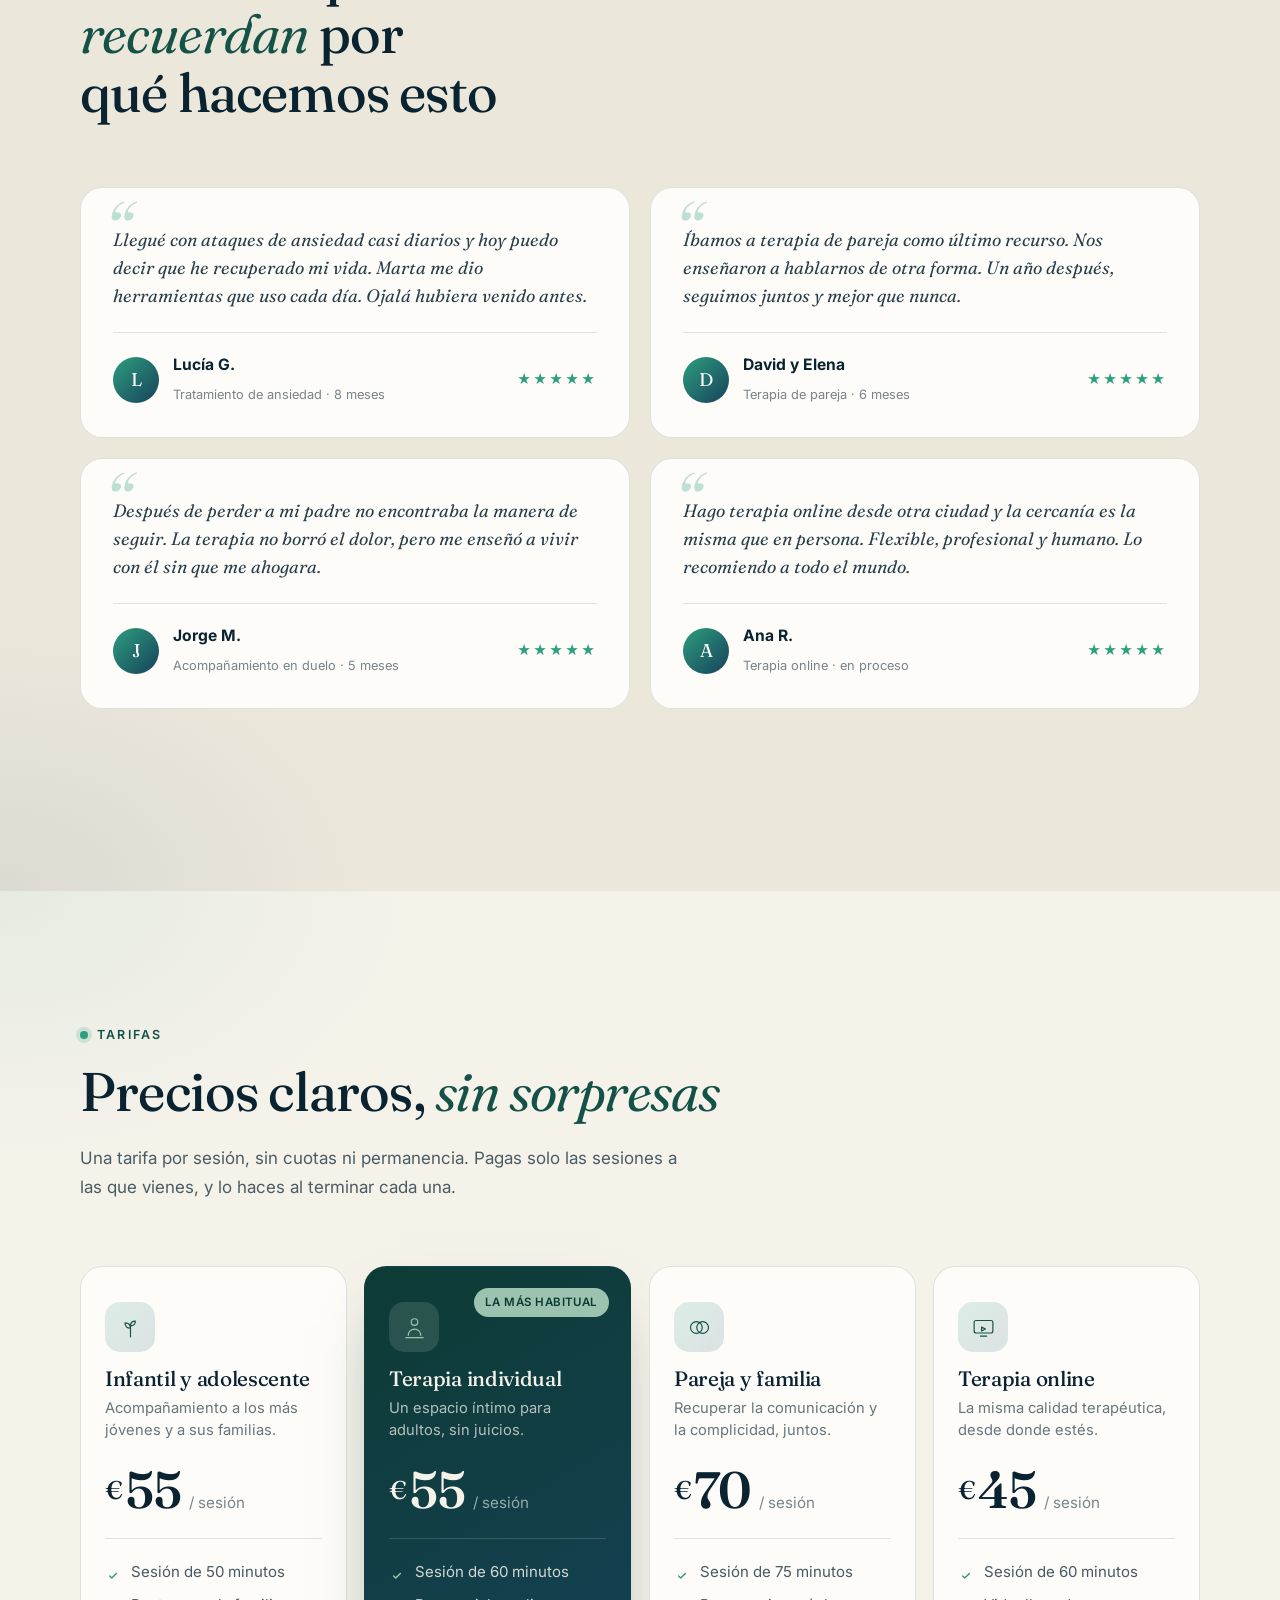
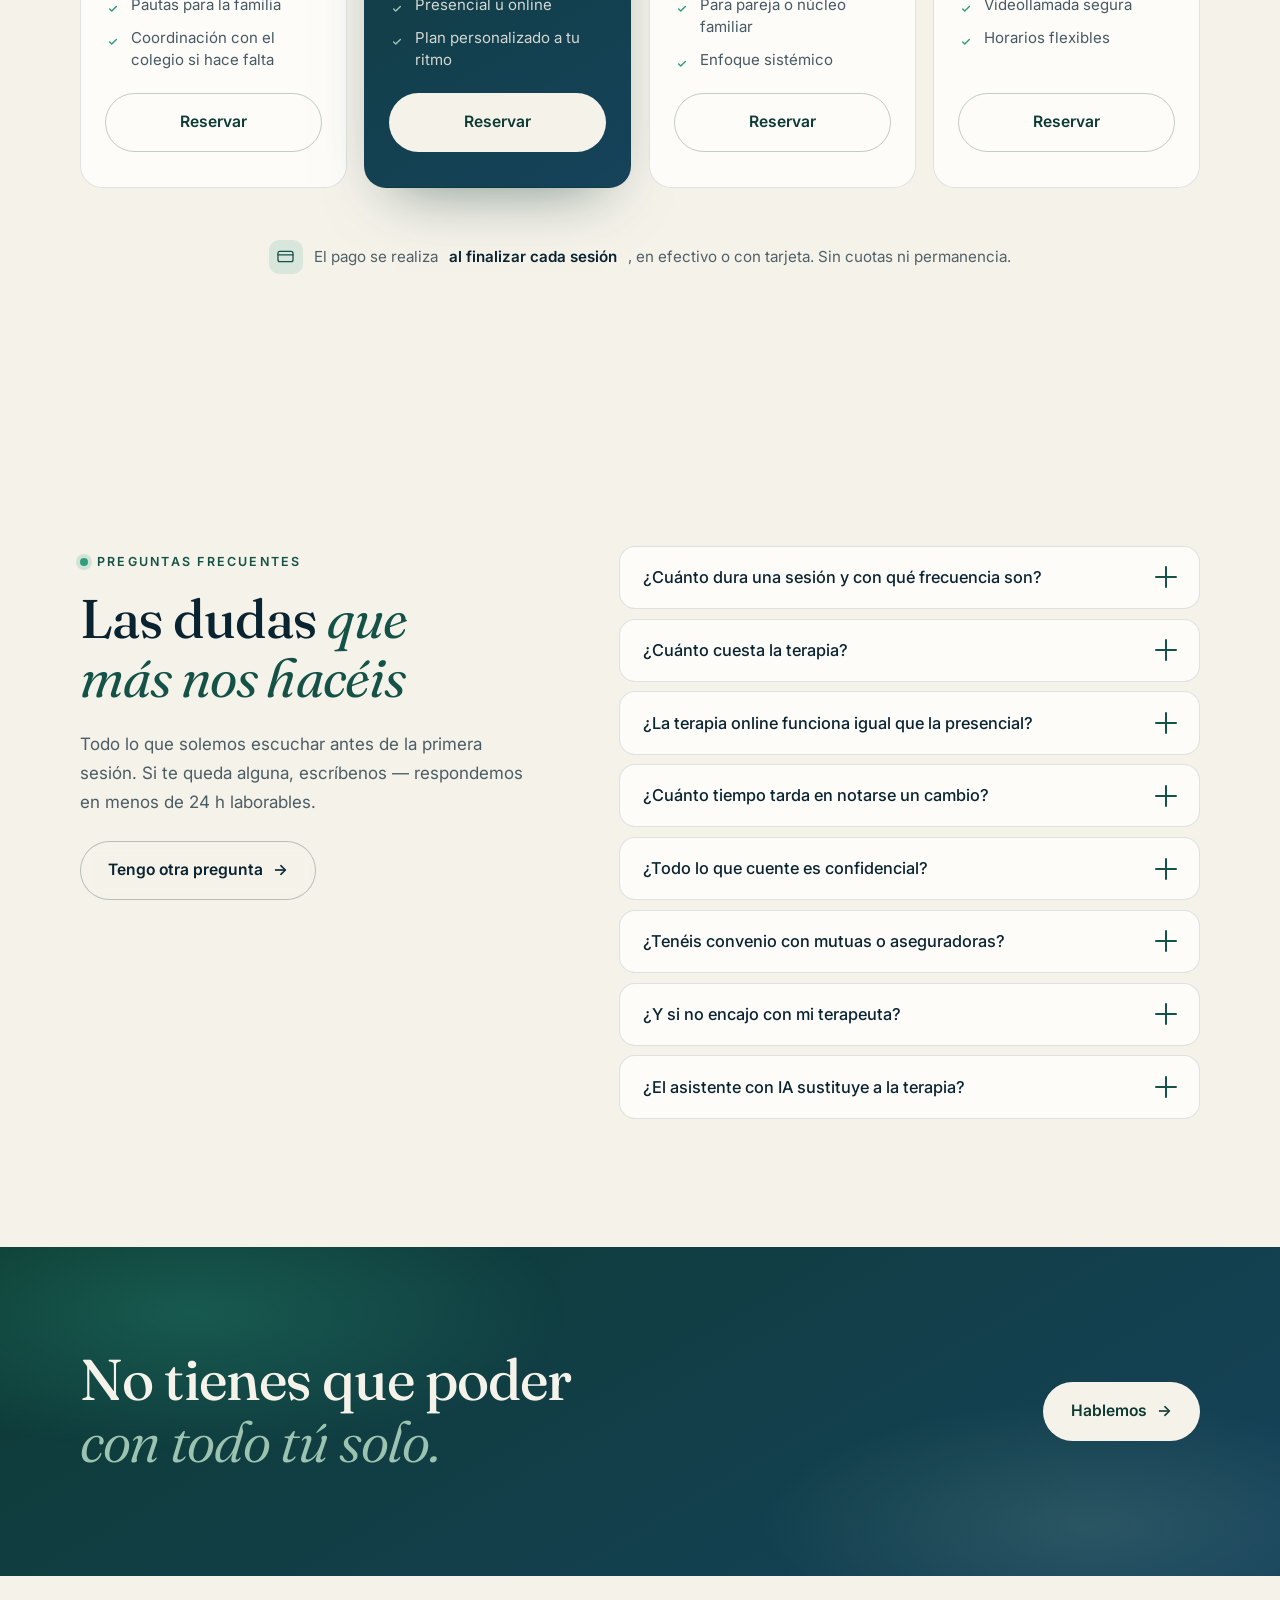
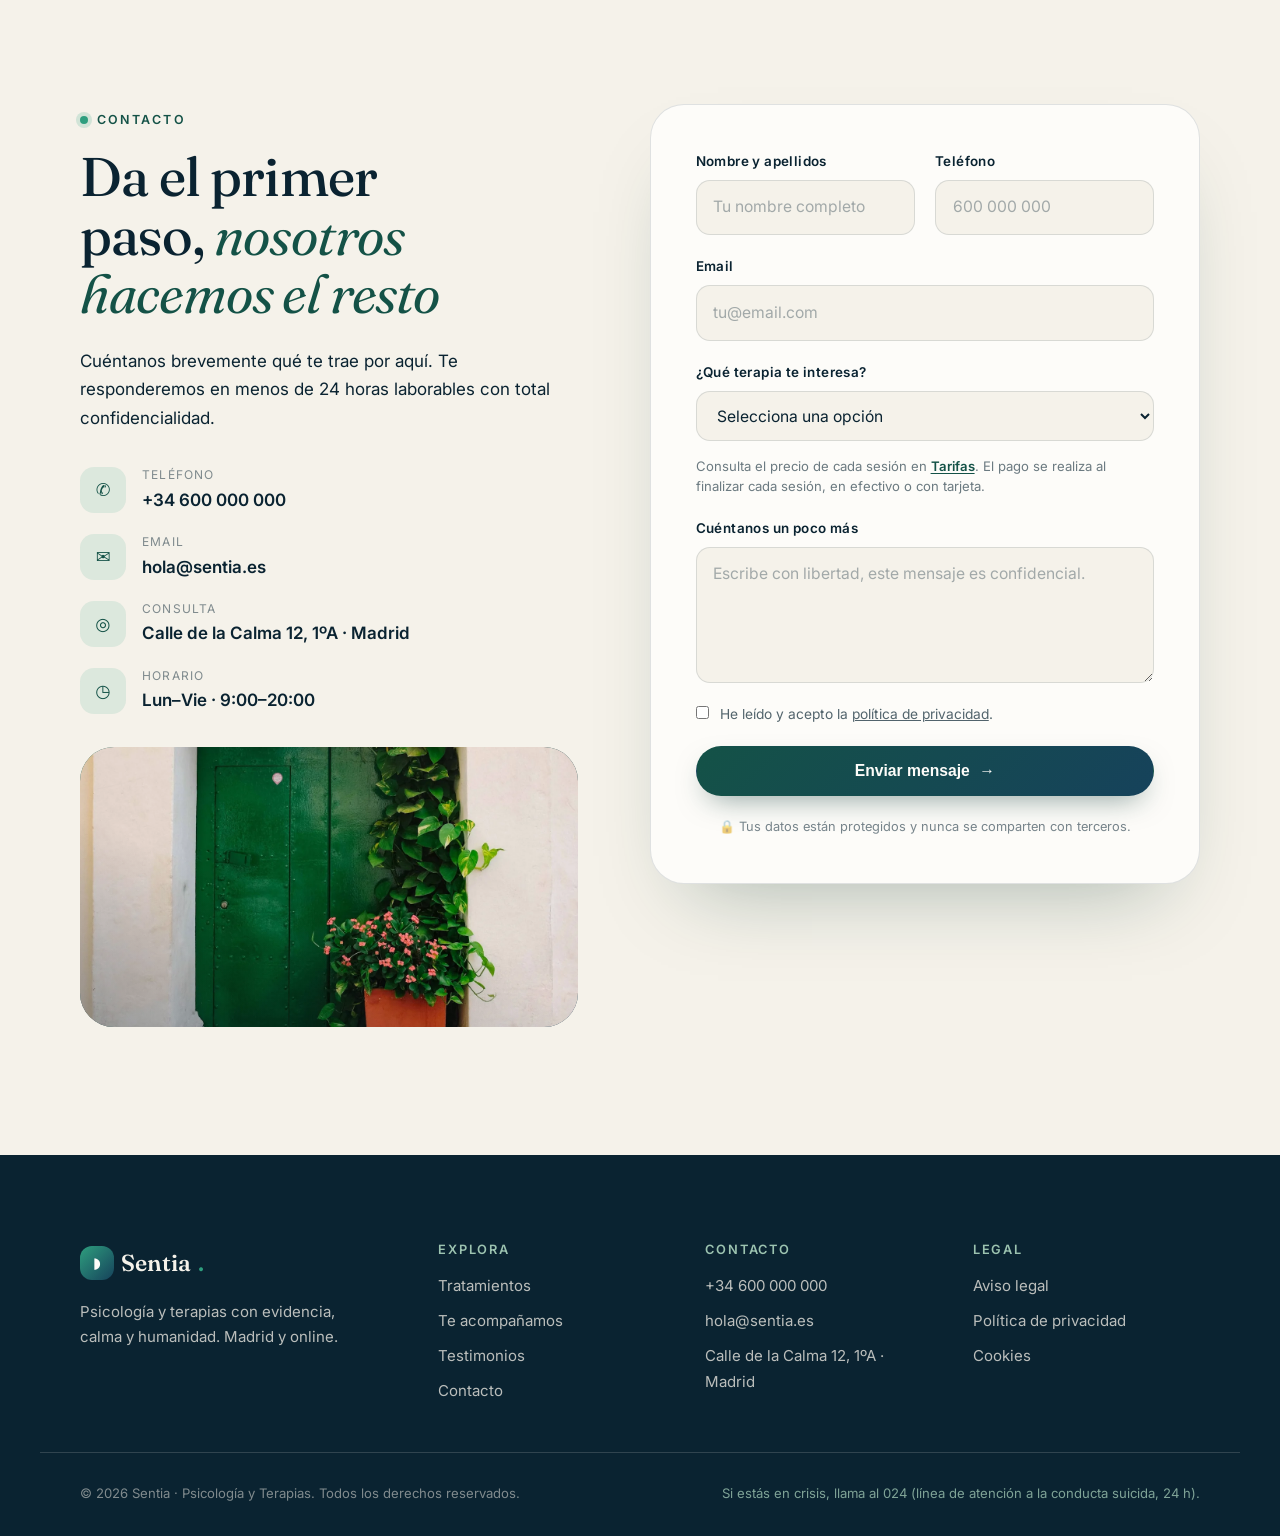
==== commit 13125153: "Tarifas solo por sesion + hover reforzado + formulario con todas las terapias" ====
--- a/index.html
+++ b/index.html
@@ -4,7 +4,7 @@
   <meta charset="UTF-8">
   <meta name="viewport" content="width=device-width, initial-scale=1.0">
   <title>Sentia · Psicología y Terapias en Madrid</title>
-  <meta name="description" content="Centro de psicología y terapias. Acompañamiento profesional para ansiedad, depresión, pareja y crecimiento personal. Primera consulta orientativa gratuita.">
+  <meta name="description" content="Centro de psicología y terapias en Madrid. Acompañamiento profesional para ansiedad, depresión, pareja y crecimiento personal. Sesiones presenciales y online, precio por sesión.">
   <meta name="theme-color" content="#0a2331">
   <meta name="author" content="Sentia · Psicología y Terapias">
   <link rel="canonical" href="https://sentia.es/">
@@ -15,7 +15,7 @@
   <meta property="og:type" content="website">
   <meta property="og:site_name" content="Sentia">
   <meta property="og:title" content="Sentia · Psicología y Terapias en Madrid">
-  <meta property="og:description" content="Terapia psicológica basada en evidencia, con la calma y la cercanía que necesitas. Primera consulta orientativa gratuita.">
+  <meta property="og:description" content="Terapia psicológica basada en evidencia, con la calma y la cercanía que necesitas. Sesiones presenciales y online en Madrid.">
   <meta property="og:image" content="https://sentia.es/assets/img/hero.webp">
   <meta property="og:image:alt" content="Consulta de Sentia — butaca verde con plantas y libros en un ambiente acogedor">
   <meta property="og:locale" content="es_ES">
@@ -68,7 +68,7 @@
       { "@type": "Question", "name": "¿Cuánto dura una sesión y con qué frecuencia son?",
         "acceptedAnswer": { "@type": "Answer", "text": "Las sesiones individuales duran 60 minutos y las de pareja 75. Al principio suelen ser semanales; a partir del segundo o tercer mes muchas personas pasan a quincenales." } },
       { "@type": "Question", "name": "¿Cuánto cuesta la terapia?",
-        "acceptedAnswer": { "@type": "Answer", "text": "La primera consulta de orientación (15 min) es gratuita y sin compromiso. Ofrecemos bonos con descuento y tarifa reducida para estudiantes y personas en desempleo." } },
+        "acceptedAnswer": { "@type": "Answer", "text": "Cada sesión tiene un precio único y transparente según el tipo de terapia, que puedes consultar en la sección de Tarifas. No hay cuotas ni permanencia: pagas solo las sesiones a las que vienes, al finalizar cada una, en efectivo o con tarjeta." } },
       { "@type": "Question", "name": "¿La terapia online funciona igual que la presencial?",
         "acceptedAnswer": { "@type": "Answer", "text": "Para la mayoría de motivos de consulta la evidencia científica muestra resultados equivalentes. Usamos videollamada cifrada." } },
       { "@type": "Question", "name": "¿Cuánto tiempo tarda en notarse un cambio?",
@@ -89,12 +89,12 @@
   <link rel="preconnect" href="https://fonts.gstatic.com" crossorigin>
   <link href="https://fonts.googleapis.com/css2?family=Fraunces:ital,opsz,wght@0,9..144,300..700;1,9..144,300..700&family=Inter:wght@400;500;600&display=swap" rel="stylesheet">
 
-  <link rel="stylesheet" href="styles.css?v=20260720e">
+  <link rel="stylesheet" href="styles.css?v=20260722a">
 
   <script defer src="lib/gsap.min.js"></script>
   <script defer src="lib/ScrollTrigger.min.js"></script>
   <script defer src="lib/manifest.js"></script>
-  <script defer src="main.js?v=20260720e"></script>
+  <script defer src="main.js?v=20260722a"></script>
   <script defer src="chat.js?v=20260720c"></script>
 </head>
 <body>
@@ -158,6 +158,7 @@
         </div>
         <a href="#acompanamos">Te acompañamos</a>
         <a href="#testimonios">Testimonios</a>
+        <a href="#tarifas">Tarifas</a>
         <a href="#faq">Preguntas</a>
         <a href="#contacto">Contacto</a>
       </nav>
@@ -185,6 +186,7 @@
     </details>
     <a href="#acompanamos">Te acompañamos</a>
     <a href="#testimonios">Testimonios</a>
+    <a href="#tarifas">Tarifas</a>
     <a href="#faq">Preguntas</a>
     <a href="#contacto">Contacto</a>
     <a class="btn btn-solid" href="#contacto">Reservar consulta</a>
@@ -442,7 +444,7 @@
           </li>
           <li class="step reveal">
             <span class="step-num" aria-hidden="true">2</span>
-            <h3>Primera consulta gratuita</h3>
+            <h3>Primera toma de contacto</h3>
             <p>15 minutos para conocernos, entender qué necesitas y proponerte el terapeuta y enfoque adecuados.</p>
           </li>
           <li class="step reveal">
@@ -503,6 +505,104 @@
       </div>
     </section>
 
+    <!-- ============ TARIFAS ============ -->
+    <section class="pricing" id="tarifas" aria-labelledby="pricing-title">
+      <div class="container">
+        <div class="section-head pricing-head">
+          <p class="eyebrow reveal"><span class="eyebrow-dot" aria-hidden="true"></span>Tarifas</p>
+          <h2 id="pricing-title" class="section-title reveal">Precios claros, <em>sin sorpresas</em></h2>
+          <p class="section-lead reveal">Una tarifa por sesión, sin cuotas ni permanencia. Pagas solo las sesiones a las que vienes, y lo haces al terminar cada una.</p>
+        </div>
+
+        <!-- EDITABLE: cambia el número dentro de <span class="price-num"> para ajustar cada precio -->
+        <div class="price-grid">
+
+          <!-- Infantil y adolescente -->
+          <article class="price-card reveal" data-tilt>
+            <div class="price-top">
+              <span class="price-icon" aria-hidden="true"><svg viewBox="0 0 32 32" fill="none" stroke="currentColor" stroke-width="1.5" stroke-linecap="round" stroke-linejoin="round"><path d="M16 28V13"/><path d="M16 17c-5 0-7-3-7-7 4 0 7 2.5 7 7z"/><path d="M16 14c4.4 0 6.2-2.6 6.2-6.2C18.4 7.8 16 10 16 14z"/></svg></span>
+              <h3>Infantil y adolescente</h3>
+              <p class="price-desc">Acompañamiento a los más jóvenes y a sus familias.</p>
+            </div>
+            <div class="price-amount">
+              <span class="price-cur">€</span><span class="price-num">55</span>
+              <span class="price-per">/ sesión</span>
+            </div>
+            <ul class="price-feats">
+              <li>Sesión de 50 minutos</li>
+              <li>Pautas para la familia</li>
+              <li>Coordinación con el colegio si hace falta</li>
+            </ul>
+            <a class="btn btn-outline btn-full" href="#contacto">Reservar</a>
+          </article>
+
+          <!-- Individual · destacada -->
+          <article class="price-card price-featured reveal" data-tilt>
+            <span class="price-badge">La más habitual</span>
+            <div class="price-top">
+              <span class="price-icon" aria-hidden="true"><svg viewBox="0 0 32 32" fill="none" stroke="currentColor" stroke-width="1.5" stroke-linecap="round" stroke-linejoin="round"><circle cx="16" cy="9" r="4.2"/><path d="M8 26c0-4.4 3.6-8 8-8s8 3.6 8 8"/><path d="M5 29h22"/></svg></span>
+              <h3>Terapia individual</h3>
+              <p class="price-desc">Un espacio íntimo para adultos, sin juicios.</p>
+            </div>
+            <div class="price-amount">
+              <span class="price-cur">€</span><span class="price-num">55</span>
+              <span class="price-per">/ sesión</span>
+            </div>
+            <ul class="price-feats">
+              <li>Sesión de 60 minutos</li>
+              <li>Presencial u online</li>
+              <li>Plan personalizado a tu ritmo</li>
+            </ul>
+            <a class="btn btn-cream btn-full" href="#contacto">Reservar</a>
+          </article>
+
+          <!-- Pareja / familia -->
+          <article class="price-card reveal" data-tilt>
+            <div class="price-top">
+              <span class="price-icon" aria-hidden="true"><svg viewBox="0 0 32 32" fill="none" stroke="currentColor" stroke-width="1.5" stroke-linecap="round" stroke-linejoin="round"><circle cx="12" cy="16" r="7.5"/><circle cx="20" cy="16" r="7.5"/></svg></span>
+              <h3>Pareja y familia</h3>
+              <p class="price-desc">Recuperar la comunicación y la complicidad, juntos.</p>
+            </div>
+            <div class="price-amount">
+              <span class="price-cur">€</span><span class="price-num">70</span>
+              <span class="price-per">/ sesión</span>
+            </div>
+            <ul class="price-feats">
+              <li>Sesión de 75 minutos</li>
+              <li>Para pareja o núcleo familiar</li>
+              <li>Enfoque sistémico</li>
+            </ul>
+            <a class="btn btn-outline btn-full" href="#contacto">Reservar</a>
+          </article>
+
+          <!-- Online -->
+          <article class="price-card reveal" data-tilt>
+            <div class="price-top">
+              <span class="price-icon" aria-hidden="true"><svg viewBox="0 0 32 32" fill="none" stroke="currentColor" stroke-width="1.5" stroke-linecap="round" stroke-linejoin="round"><rect x="4" y="7" width="24" height="16" rx="2.5"/><path d="M12 27h8"/><path d="M13.5 15.5l5 2.5-5 2.5z"/></svg></span>
+              <h3>Terapia online</h3>
+              <p class="price-desc">La misma calidad terapéutica, desde donde estés.</p>
+            </div>
+            <div class="price-amount">
+              <span class="price-cur">€</span><span class="price-num">45</span>
+              <span class="price-per">/ sesión</span>
+            </div>
+            <ul class="price-feats">
+              <li>Sesión de 60 minutos</li>
+              <li>Videollamada segura</li>
+              <li>Horarios flexibles</li>
+            </ul>
+            <a class="btn btn-outline btn-full" href="#contacto">Reservar</a>
+          </article>
+
+        </div>
+
+        <p class="price-foot reveal">
+          <span class="price-foot-icon" aria-hidden="true"><svg viewBox="0 0 24 24" fill="none" stroke="currentColor" stroke-width="1.6" stroke-linecap="round" stroke-linejoin="round"><rect x="2.5" y="5.5" width="19" height="13" rx="2.5"/><path d="M2.5 10h19"/></svg></span>
+          El pago se realiza <strong>al finalizar cada sesión</strong>, en efectivo o con tarjeta. Sin cuotas ni permanencia.
+        </p>
+      </div>
+    </section>
+
     <!-- ============ FAQ ============ -->
     <section class="faq" id="faq" aria-labelledby="faq-title">
       <div class="container faq-grid">
@@ -523,7 +623,7 @@
 
           <details class="faq-item">
             <summary><span>¿Cuánto cuesta la terapia?</span><i aria-hidden="true"></i></summary>
-            <div class="faq-body"><p>La primera consulta de orientación (15 min) es gratuita y sin compromiso. A partir de ahí, cada sesión tiene un precio único y transparente que te decimos antes de reservar. Ofrecemos bonos de 4 y 8 sesiones con descuento y tarifa reducida para estudiantes y personas en desempleo.</p></div>
+            <div class="faq-body"><p>Cada sesión tiene un precio único y transparente según el tipo de terapia, que puedes consultar en nuestra sección de <a href="#tarifas">Tarifas</a>. No hay cuotas ni permanencia: pagas solo las sesiones a las que vienes, y lo haces al finalizar cada una, en efectivo o con tarjeta.</p></div>
           </details>
 
           <details class="faq-item">
@@ -602,17 +702,31 @@
             <input id="f-email" name="email" type="email" placeholder="tu@email.com" required>
           </div>
           <div class="field">
-            <label for="f-topic">¿Qué te gustaría trabajar?</label>
+            <label for="f-topic">¿Qué terapia te interesa?</label>
             <select id="f-topic" name="motivo" required>
               <option value="">Selecciona una opción</option>
-              <option>Ansiedad</option>
-              <option>Depresión o apatía</option>
-              <option>Terapia de pareja</option>
-              <option>Estrés / burnout</option>
-              <option>Autoestima</option>
-              <option>Duelo</option>
-              <option>Otro</option>
+              <optgroup label="Adultos">
+                <option>Terapia individual</option>
+                <option>Terapia de pareja</option>
+                <option>Terapia familiar</option>
+              </optgroup>
+              <optgroup label="Niños y adolescentes">
+                <option>Psicología infantil</option>
+                <option>Psicología adolescente</option>
+              </optgroup>
+              <optgroup label="Especialidades">
+                <option>EMDR · Trauma</option>
+                <option>Mindfulness y gestión del estrés</option>
+                <option>Sexología y terapia sexual</option>
+                <option>Trastornos de la conducta alimentaria</option>
+                <option>Psicología deportiva</option>
+              </optgroup>
+              <optgroup label="Otros">
+                <option>Terapia online</option>
+                <option>No lo tengo claro todavía</option>
+              </optgroup>
             </select>
+            <p class="field-hint">Consulta el precio de cada sesión en <a href="#tarifas">Tarifas</a>. El pago se realiza al finalizar cada sesión, en efectivo o con tarjeta.</p>
           </div>
           <div class="field">
             <label for="f-msg">Cuéntanos un poco más</label>
--- a/styles.css
+++ b/styles.css
@@ -467,6 +467,9 @@
   align-items: center;
   justify-content: center;
   gap: 1.6rem;
+  overflow-y: auto;
+  -webkit-overflow-scrolling: touch;
+  padding: 5rem 1.5rem 3rem;
 }
 .mobile-menu[hidden] { display: none; }
 .mobile-menu a {
@@ -965,6 +968,174 @@
 .bento-accent .bento-icon { background: rgba(245, 242, 234, 0.12); color: var(--sage); }
 .bento-accent .bento-link { color: var(--sage); }
 .bento-accent .bento-num { color: rgba(245, 242, 234, 0.3); }
+
+/* ---- Tarifas ---- */
+.pricing {
+  padding: var(--section) 0;
+  background:
+    radial-gradient(55% 40% at 0% 0%, rgba(46, 158, 126, 0.08), transparent 60%),
+    var(--cream);
+}
+.pricing-head { max-width: 640px; }
+
+.price-grid {
+  display: grid;
+  gap: 1.3rem;
+  grid-template-columns: 1fr;
+  align-items: stretch;
+}
+.price-card {
+  position: relative;
+  background: var(--white);
+  border: 1px solid var(--line);
+  border-radius: var(--radius);
+  padding: 2.2rem 1.9rem;
+  display: flex;
+  flex-direction: column;
+  gap: 1.4rem;
+  overflow: hidden;
+  transition: transform 0.5s var(--ease), box-shadow 0.5s var(--ease), border-color 0.5s;
+  will-change: transform;
+}
+.price-card:hover {
+  transform: translateY(-14px) scale(1.03);
+  border-color: var(--emerald);
+  box-shadow:
+    0 40px 80px -30px rgba(13, 59, 52, 0.55),
+    0 0 0 4px rgba(46, 158, 126, 0.12);
+  z-index: 2;
+}
+.price-card:hover .price-icon {
+  background: linear-gradient(135deg, var(--emerald), var(--pine));
+  color: var(--white);
+}
+.price-icon {
+  display: grid; place-items: center;
+  width: 50px; height: 50px;
+  border-radius: 15px;
+  background: linear-gradient(135deg, rgba(46, 158, 126, 0.16), rgba(22, 66, 91, 0.14));
+  color: var(--pine);
+  margin-bottom: 1rem;
+  transition: transform 0.55s var(--ease), background 0.55s var(--ease);
+}
+.price-icon svg { width: 25px; height: 25px; }
+.price-card:hover .price-icon { transform: translateY(-3px) rotate(-4deg); }
+.price-top h3 { font-size: 1.3rem; margin-bottom: 0.4rem; }
+.price-desc { font-size: 0.92rem; color: rgba(10, 35, 49, 0.62); line-height: 1.5; }
+
+.price-amount {
+  display: flex;
+  align-items: baseline;
+  gap: 0.15rem;
+  font-family: var(--font-display);
+  color: var(--ink);
+  padding-bottom: 1.4rem;
+  border-bottom: 1px solid var(--line);
+}
+.price-cur { font-size: 1.6rem; font-weight: 500; align-self: flex-start; margin-top: 0.35rem; }
+.price-num {
+  font-size: 3.2rem;
+  font-weight: 560;
+  line-height: 1;
+  letter-spacing: -0.02em;
+  font-variant-numeric: tabular-nums;
+}
+.price-per { font-family: var(--font-body); font-size: 0.95rem; color: rgba(10, 35, 49, 0.55); margin-left: 0.35rem; }
+
+.price-feats {
+  list-style: none;
+  display: flex;
+  flex-direction: column;
+  gap: 0.7rem;
+  margin: 0;
+  flex-grow: 1;
+}
+.price-feats li {
+  position: relative;
+  padding-left: 1.6rem;
+  font-size: 0.94rem;
+  color: rgba(10, 35, 49, 0.75);
+  line-height: 1.45;
+}
+.price-feats li::before {
+  content: "";
+  position: absolute;
+  left: 0; top: 0.5em;
+  width: 15px; height: 15px;
+  background: var(--emerald);
+  border-radius: 50%;
+  -webkit-mask: url("data:image/svg+xml,%3Csvg xmlns='http://www.w3.org/2000/svg' viewBox='0 0 24 24' fill='none' stroke='white' stroke-width='3.5' stroke-linecap='round' stroke-linejoin='round'%3E%3Cpath d='M20 6L9 17l-5-5'/%3E%3C/svg%3E") center / 10px no-repeat;
+          mask: url("data:image/svg+xml,%3Csvg xmlns='http://www.w3.org/2000/svg' viewBox='0 0 24 24' fill='none' stroke='white' stroke-width='3.5' stroke-linecap='round' stroke-linejoin='round'%3E%3Cpath d='M20 6L9 17l-5-5'/%3E%3C/svg%3E") center / 10px no-repeat;
+}
+
+.btn-outline {
+  border-color: rgba(13, 59, 52, 0.25);
+  color: var(--deep);
+  background: transparent;
+}
+.btn-outline:hover {
+  border-color: var(--pine);
+  background: rgba(46, 158, 126, 0.08);
+  transform: translateY(-3px);
+}
+
+/* Tarjeta destacada (Individual) */
+.price-featured {
+  background: linear-gradient(150deg, var(--deep), var(--sea));
+  border-color: transparent;
+  color: var(--cream);
+  box-shadow: 0 26px 60px -30px rgba(13, 59, 52, 0.6);
+}
+.price-featured .price-icon { background: rgba(245, 242, 234, 0.12); color: var(--sage); }
+.price-featured .price-desc { color: rgba(245, 242, 234, 0.72); }
+.price-featured .price-amount { color: var(--cream); border-bottom-color: var(--line-light); }
+.price-featured .price-per { color: rgba(245, 242, 234, 0.6); }
+.price-featured .price-feats li { color: rgba(245, 242, 234, 0.85); }
+.price-featured .price-feats li::before { background: var(--sage); }
+.price-badge {
+  position: absolute;
+  top: 1.3rem; right: 1.3rem;
+  font-family: var(--font-body);
+  font-size: 0.72rem;
+  font-weight: 600;
+  letter-spacing: 0.04em;
+  text-transform: uppercase;
+  color: var(--deep);
+  background: var(--sage);
+  padding: 0.3rem 0.7rem;
+  border-radius: 999px;
+}
+
+.price-foot {
+  display: flex;
+  align-items: center;
+  justify-content: center;
+  gap: 0.7rem;
+  flex-wrap: wrap;
+  text-align: center;
+  margin-top: 2.2rem;
+  padding: 1rem 1.5rem;
+  font-size: 0.95rem;
+  color: rgba(10, 35, 49, 0.7);
+}
+.price-foot strong { color: var(--ink); font-weight: 600; }
+.price-foot-icon {
+  display: grid; place-items: center;
+  width: 34px; height: 34px;
+  flex-shrink: 0;
+  border-radius: 10px;
+  background: rgba(46, 158, 126, 0.14);
+  color: var(--pine);
+}
+.price-foot-icon svg { width: 19px; height: 19px; }
+
+@media (min-width: 720px) {
+  .price-grid { grid-template-columns: repeat(2, 1fr); }
+}
+@media (min-width: 1040px) {
+  .price-grid { grid-template-columns: repeat(4, 1fr); gap: 1.1rem; }
+  .price-card { padding: 2.2rem 1.5rem; }
+}
 
 /* ---- Problemas (accordion) ---- */
 .problems {
@@ -1378,6 +1549,16 @@
   box-shadow: 0 0 0 4px rgba(46, 158, 126, 0.14);
 }
 .field input::placeholder, .field textarea::placeholder { color: rgba(10, 35, 49, 0.35); }
+.field select optgroup { font-weight: 600; color: var(--pine); }
+.field select option { font-weight: 400; color: var(--ink); }
+.field-hint {
+  font-size: 0.82rem;
+  line-height: 1.5;
+  color: rgba(10, 35, 49, 0.6);
+  margin-top: 0.55rem;
+}
+.field-hint a { color: var(--pine); font-weight: 600; text-decoration: underline; text-underline-offset: 2px; }
+.field-hint a:hover { color: var(--emerald); }
 
 .consent {
   display: flex;
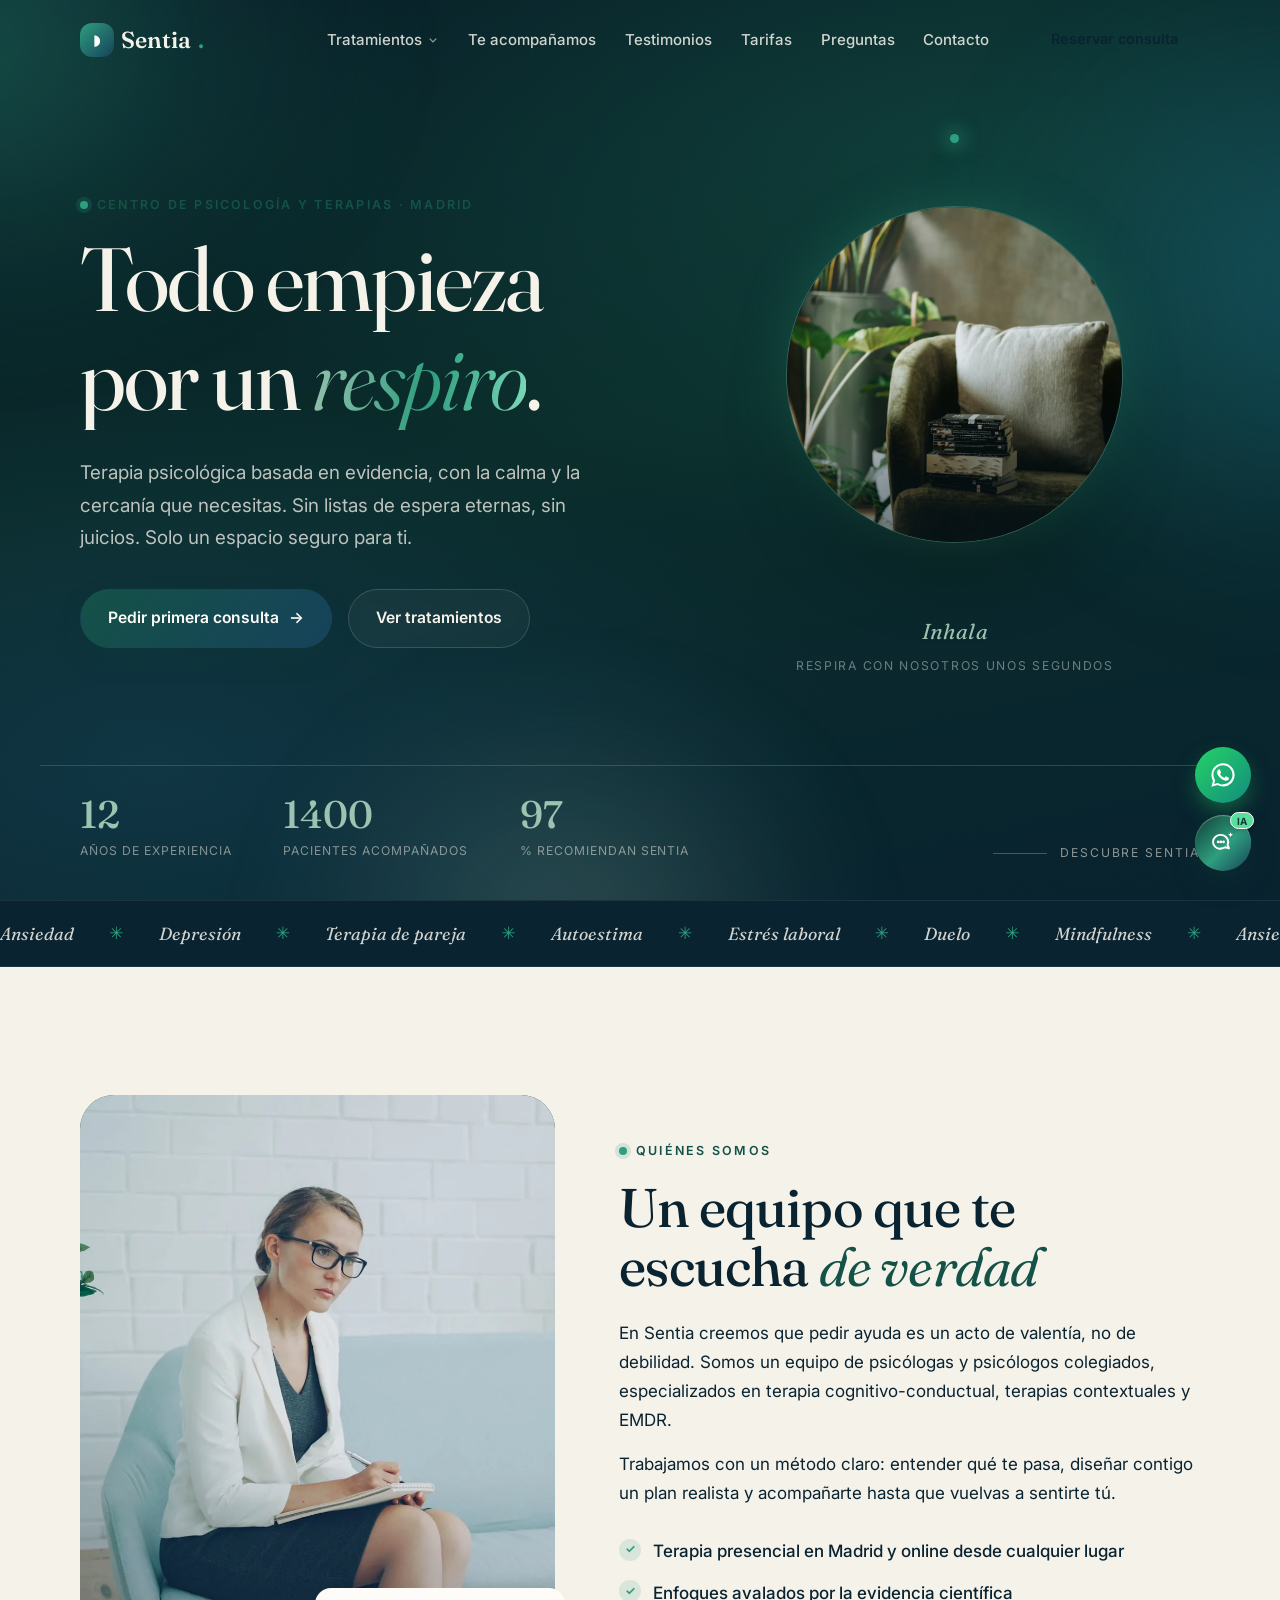
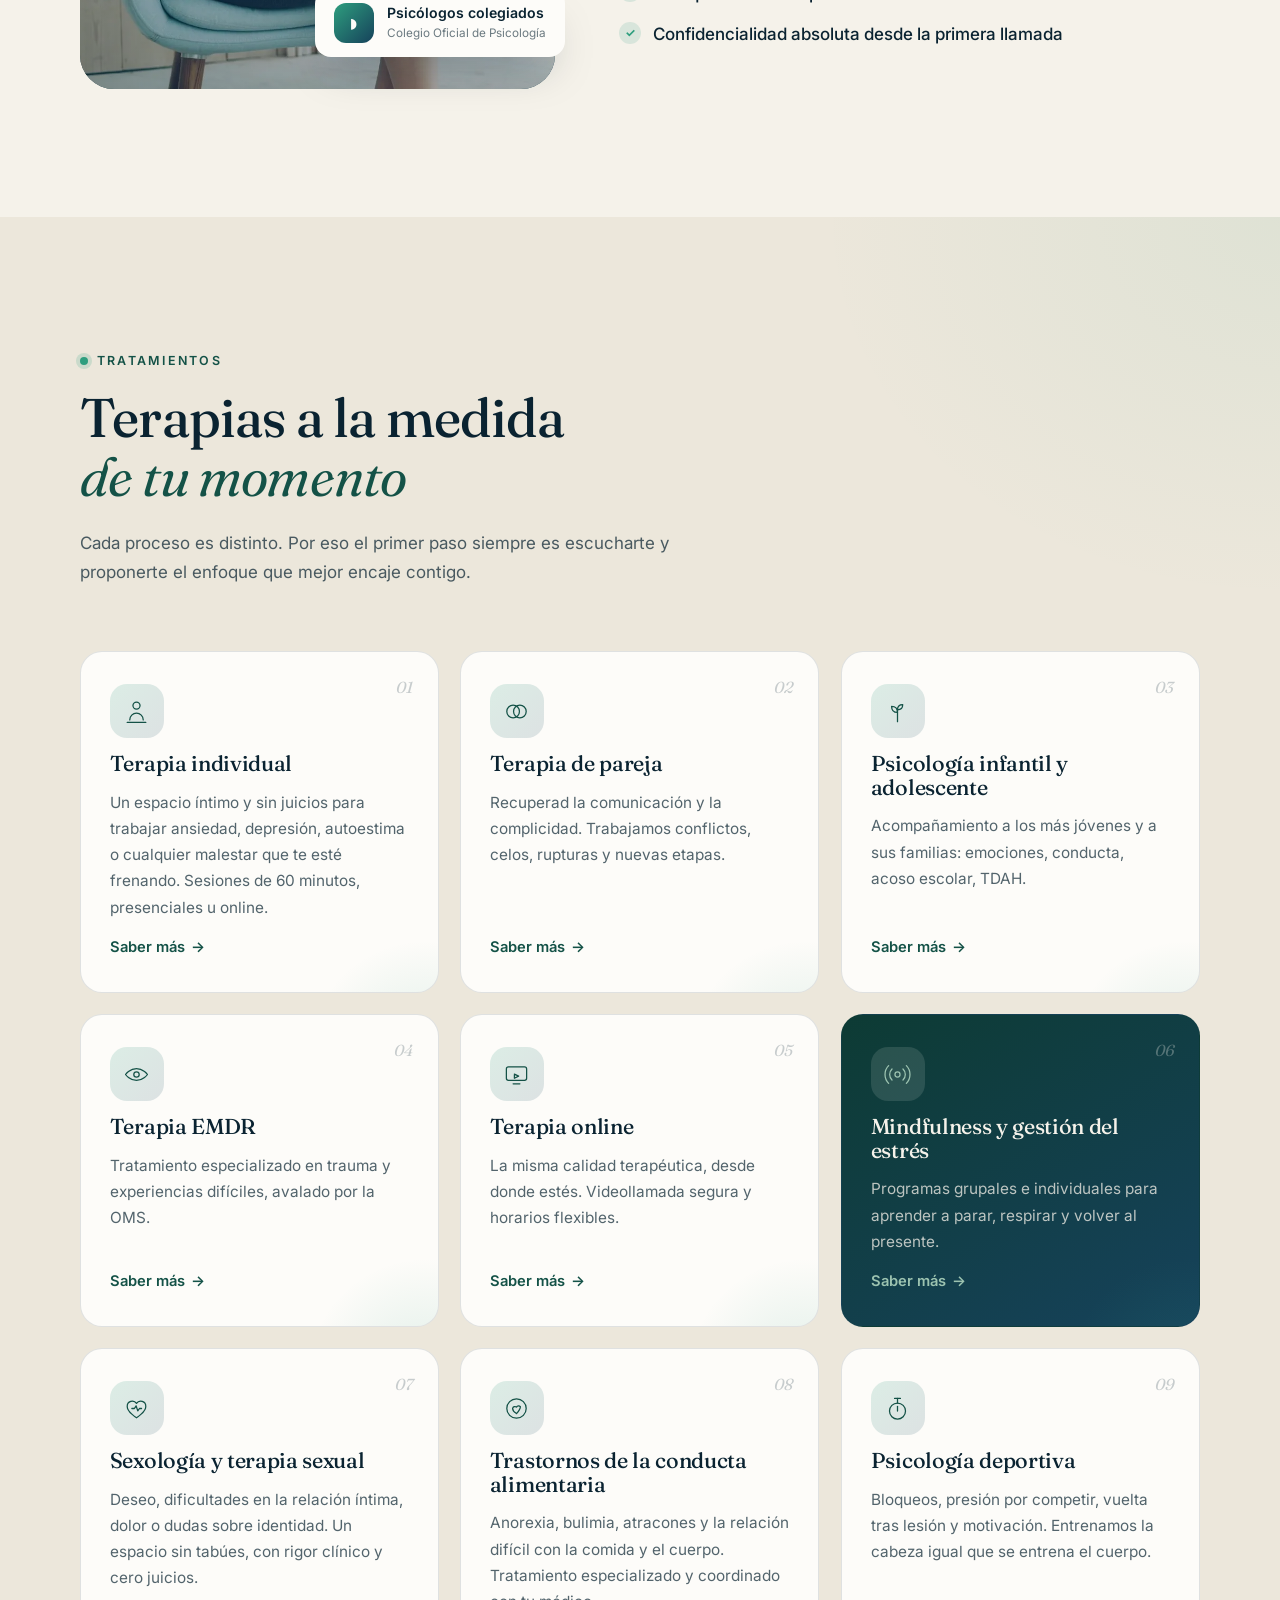
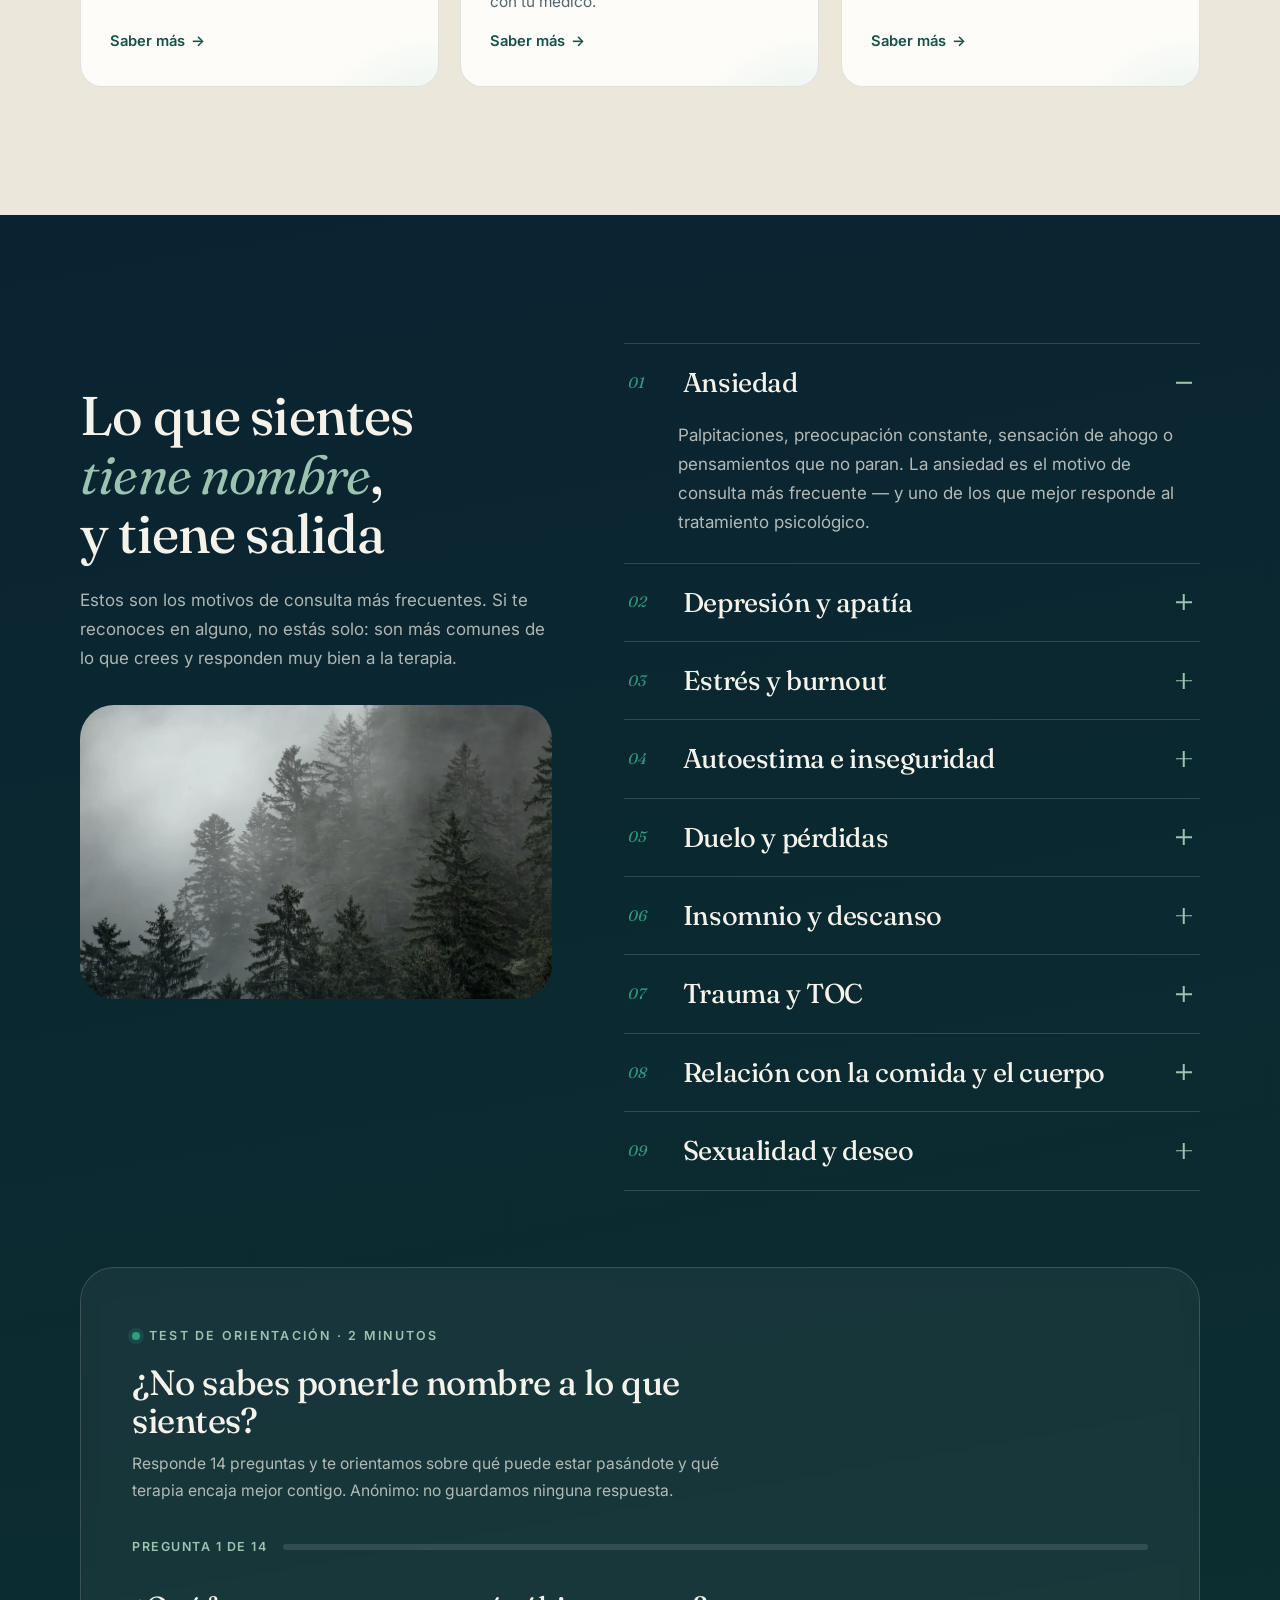
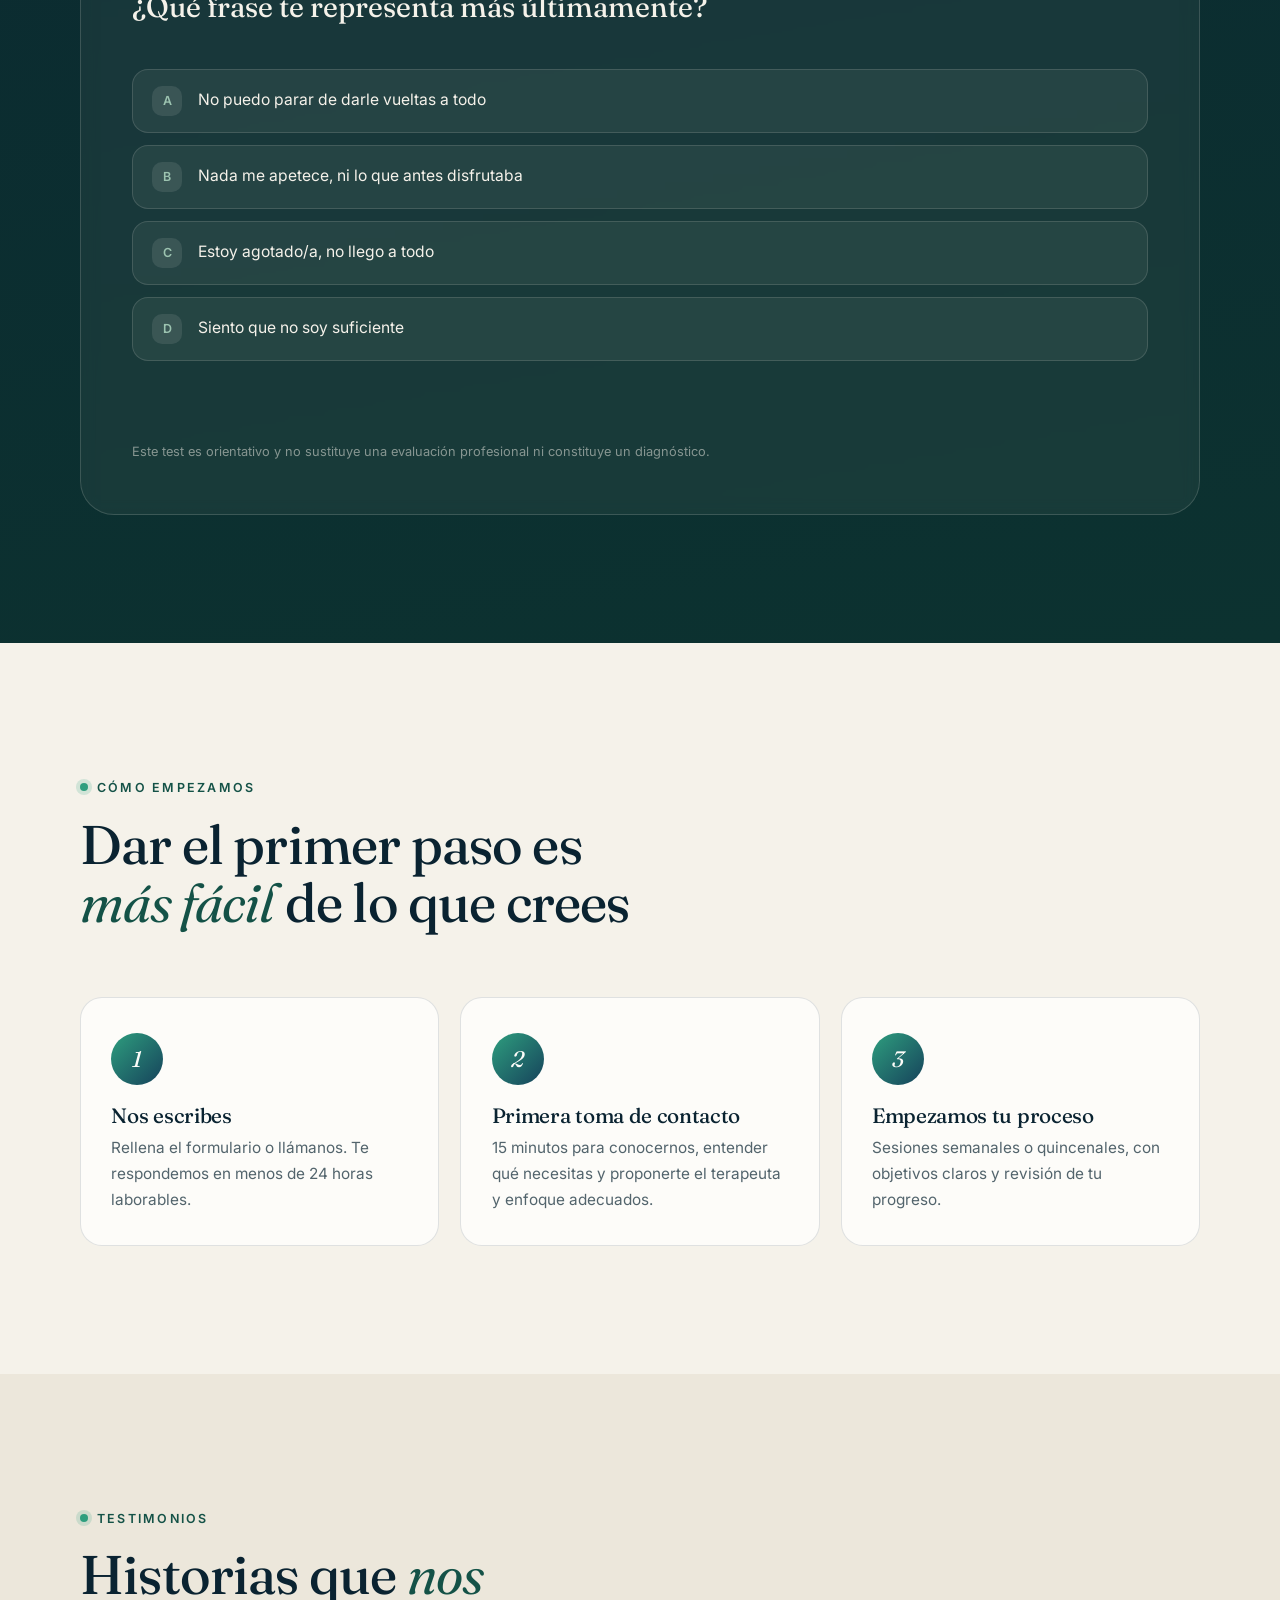
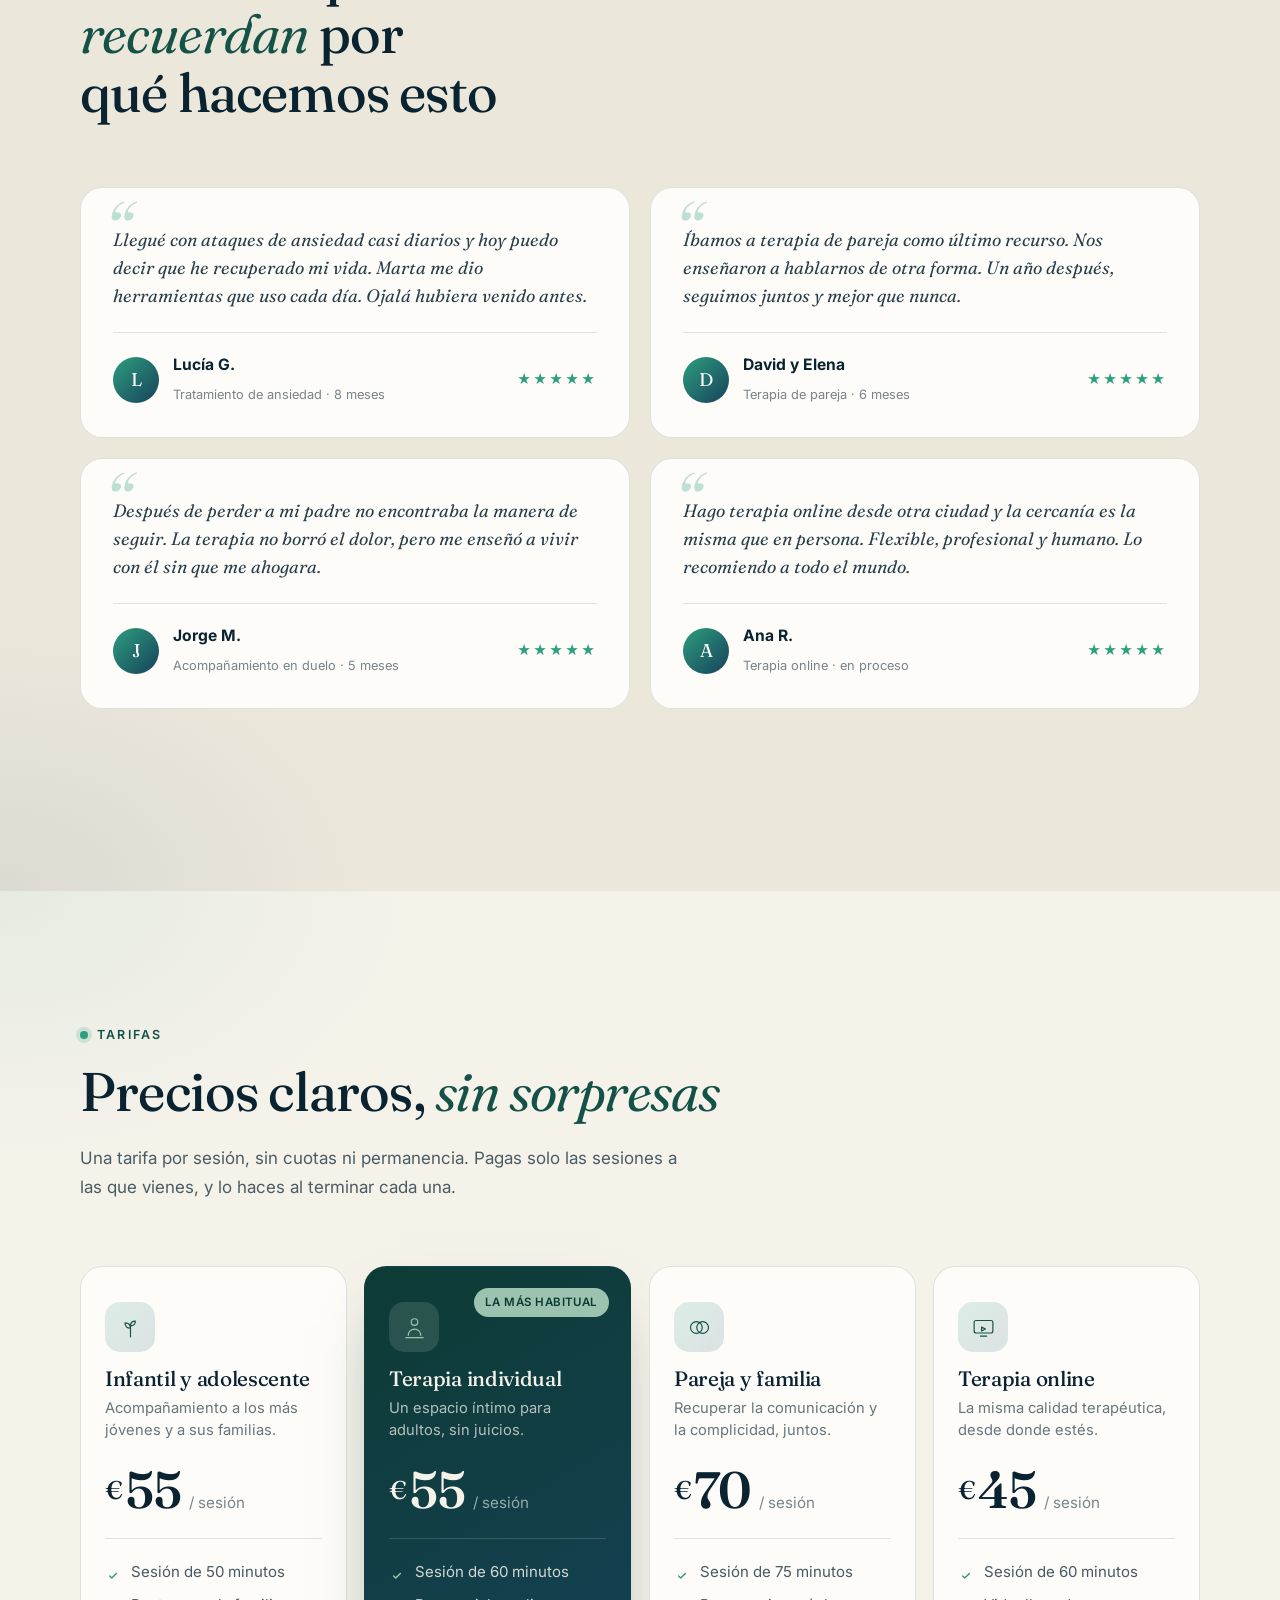
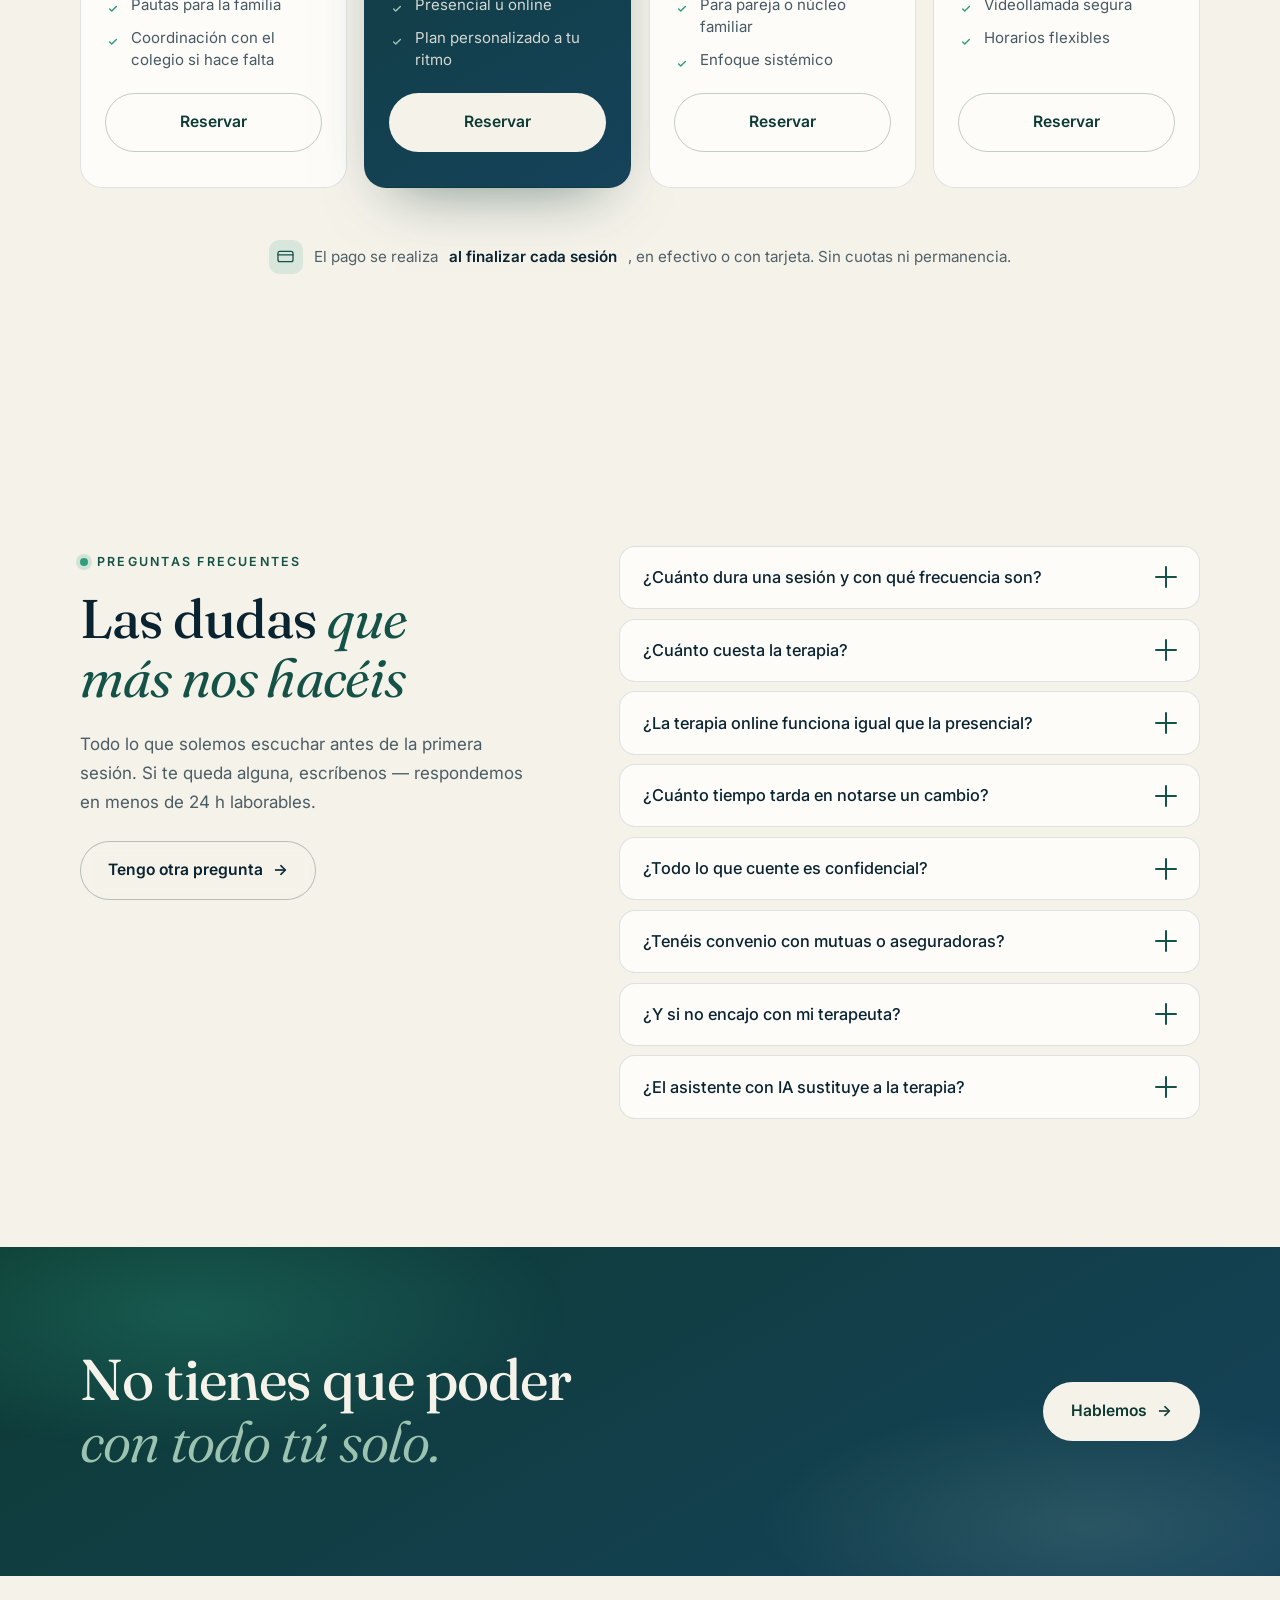
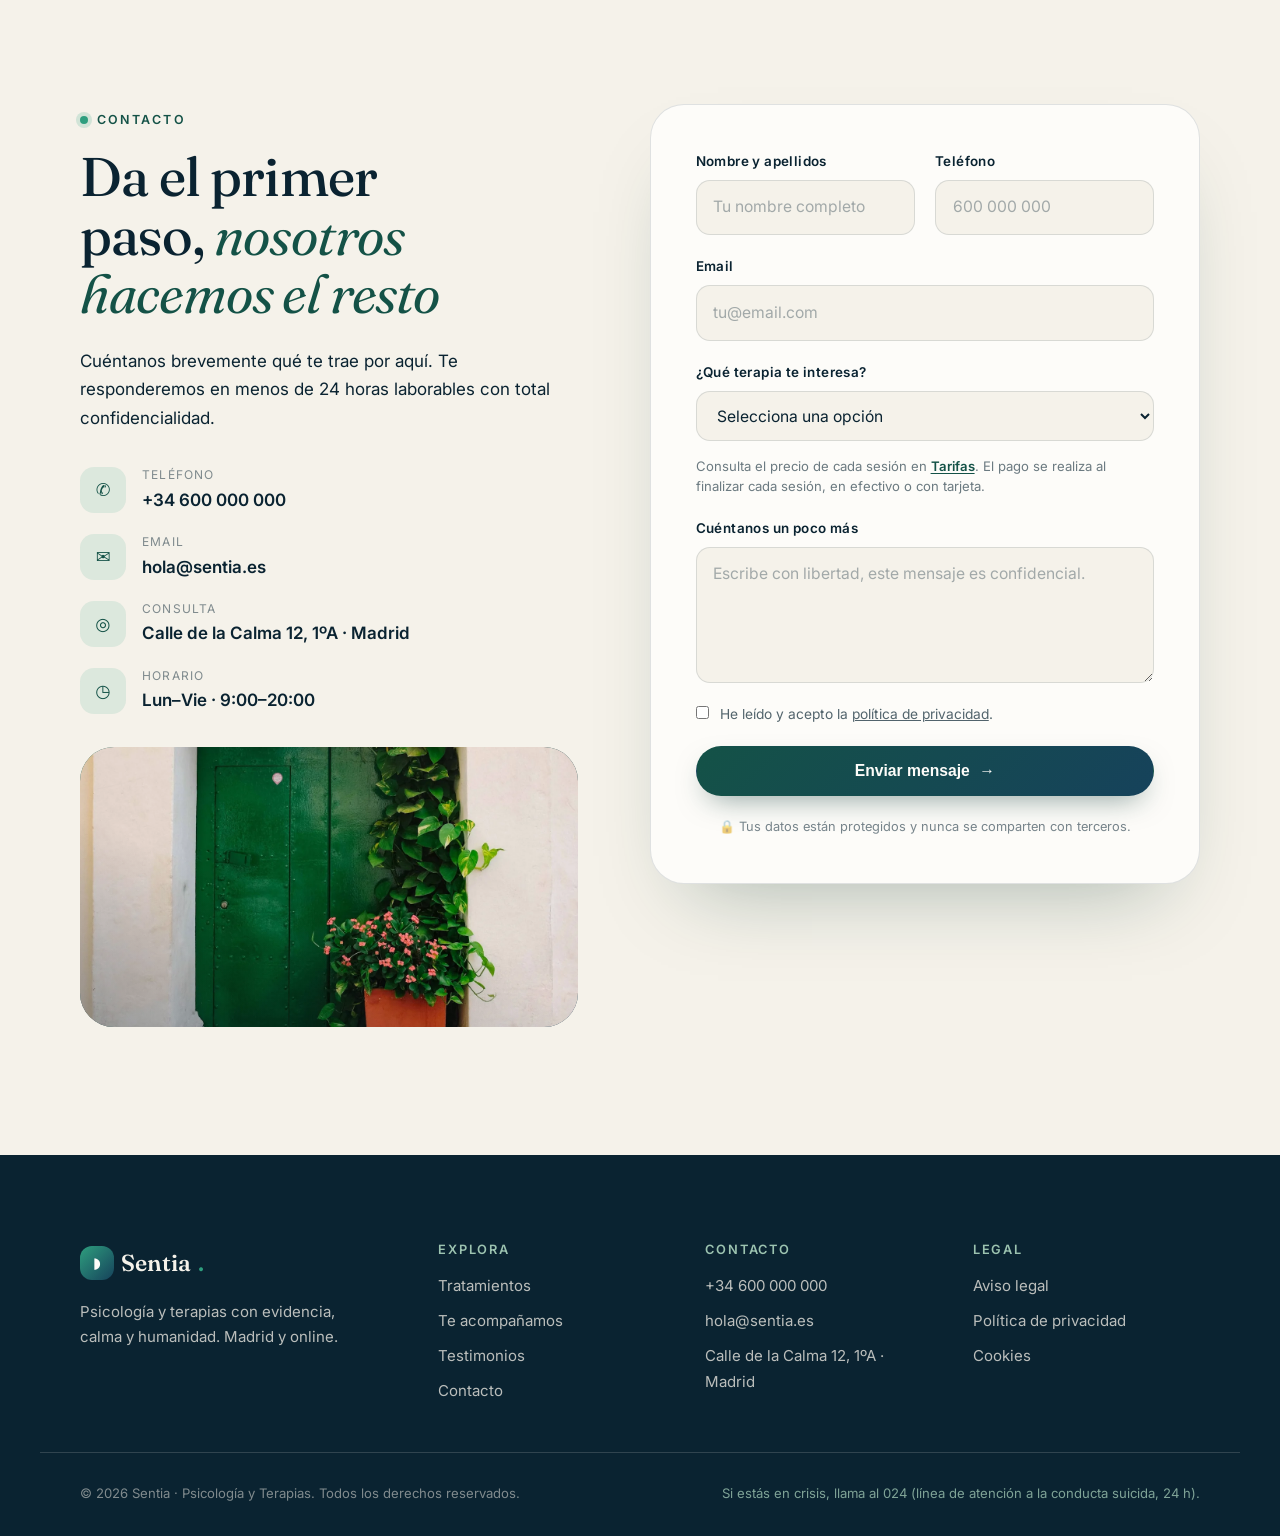
==== commit 9628e958: "fix: actualizar versiones de estilos y scripts para romper caché en el navegador" ====
--- a/index.html
+++ b/index.html
@@ -89,13 +89,13 @@
   <link rel="preconnect" href="https://fonts.gstatic.com" crossorigin>
   <link href="https://fonts.googleapis.com/css2?family=Fraunces:ital,opsz,wght@0,9..144,300..700;1,9..144,300..700&family=Inter:wght@400;500;600&display=swap" rel="stylesheet">
 
-  <link rel="stylesheet" href="styles.css?v=20260722a">
+  <link rel="stylesheet" href="styles.css?v=20260820">
 
   <script defer src="lib/gsap.min.js"></script>
   <script defer src="lib/ScrollTrigger.min.js"></script>
   <script defer src="lib/manifest.js"></script>
   <script defer src="main.js?v=20260722a"></script>
-  <script defer src="chat.js?v=20260720c"></script>
+  <script defer src="chat.js?v=20260820"></script>
 </head>
 <body>
 
--- a/styles.css
+++ b/styles.css
@@ -1622,7 +1622,7 @@
   to { opacity: 1; transform: none; }
 }
 
-/* ---- Chat widget ---- */
+/* ---- Floating actions (WhatsApp & Chatbot IA) ---- */
 .sr-only {
   position: absolute;
   width: 1px; height: 1px;
@@ -1633,36 +1633,146 @@
 
 .chat-root {
   position: fixed;
-  right: clamp(1rem, 3vw, 1.8rem);
-  bottom: clamp(1rem, 3vw, 1.8rem);
+  right: clamp(1rem, 2.5vw, 1.8rem);
+  bottom: clamp(1rem, 2.5vw, 1.8rem);
   z-index: 200;
   display: flex;
   flex-direction: column;
   align-items: flex-end;
-  gap: 0.9rem;
-}
-
-.chat-fab {
+  gap: 0.85rem;
+  pointer-events: none;
+}
+
+.chat-root > * {
+  pointer-events: auto;
+}
+
+.chat-floating-actions {
   order: 2;
+  display: flex;
+  flex-direction: column;
+  align-items: flex-end;
+  gap: 0.75rem;
+}
+
+/* Estilo base de los botones flotantes */
+.floating-btn {
+  position: relative;
+  display: flex;
+  align-items: center;
+  justify-content: center;
+  width: 56px;
+  height: 56px;
+  border-radius: 50%;
+  text-decoration: none;
+  cursor: pointer;
+  border: none;
+  padding: 0;
+  transition: transform 0.32s cubic-bezier(0.34, 1.56, 0.64, 1), box-shadow 0.32s var(--ease), opacity 0.25s ease;
+  user-select: none;
+  -webkit-tap-highlight-color: transparent;
+}
+
+.floating-btn:hover {
+  transform: translateY(-3px) scale(1.06);
+}
+
+.floating-btn:active {
+  transform: translateY(0) scale(0.96);
+}
+
+/* Tooltip lateral al pasar el ratón */
+.floating-tooltip {
+  position: absolute;
+  right: calc(100% + 12px);
+  top: 50%;
+  transform: translateY(-50%) translateX(6px);
+  background: rgba(10, 35, 49, 0.94);
+  backdrop-filter: blur(8px);
+  color: var(--cream, #fff);
+  font-family: var(--font-body);
+  font-size: 0.78rem;
+  font-weight: 500;
+  padding: 0.35rem 0.75rem;
+  border-radius: 8px;
+  white-space: nowrap;
+  pointer-events: none;
+  opacity: 0;
+  box-shadow: 0 4px 14px rgba(0, 0, 0, 0.2);
+  border: 1px solid rgba(255, 255, 255, 0.1);
+  transition: opacity 0.2s var(--ease), transform 0.2s var(--ease);
+}
+
+.floating-btn:hover .floating-tooltip,
+.floating-btn:focus-visible .floating-tooltip {
+  opacity: 1;
+  transform: translateY(-50%) translateX(0);
+}
+
+/* Botón flotante de WhatsApp */
+.whatsapp-fab {
+  background: linear-gradient(135deg, #25D366 0%, #128C7E 100%);
+  color: #ffffff;
+  box-shadow: 0 10px 24px -6px rgba(37, 211, 102, 0.55), 0 2px 6px rgba(0, 0, 0, 0.1);
+}
+
+.whatsapp-fab:hover {
+  box-shadow: 0 16px 32px -4px rgba(37, 211, 102, 0.7), 0 4px 12px rgba(0, 0, 0, 0.15);
+}
+
+.whatsapp-fab .floating-btn-icon {
   display: grid;
   place-items: center;
-  width: 60px; height: 60px;
-  border: none;
-  border-radius: 50%;
-  background: linear-gradient(135deg, var(--emerald), var(--sea));
+}
+
+/* Botón flotante del Chatbot IA */
+.chat-fab {
+  background: linear-gradient(135deg, var(--deep) 0%, var(--emerald) 55%, var(--sea) 100%);
   color: var(--white);
-  cursor: pointer;
-  box-shadow: 0 16px 36px -12px rgba(13, 59, 52, 0.6);
-  transition: transform 0.35s var(--ease), box-shadow 0.35s var(--ease);
-}
-.chat-fab:hover { transform: translateY(-3px) scale(1.05); box-shadow: 0 22px 44px -14px rgba(13, 59, 52, 0.65); }
-.chat-fab-close { display: none; font-size: 1.9rem; line-height: 1; }
+  box-shadow: 0 12px 28px -6px rgba(13, 59, 52, 0.55), inset 0 1px 1px rgba(255, 255, 255, 0.35);
+}
+
+.chat-fab:hover {
+  box-shadow: 0 18px 36px -6px rgba(13, 59, 52, 0.65), inset 0 1px 1px rgba(255, 255, 255, 0.45);
+}
+
+.chat-fab-icon {
+  display: grid;
+  place-items: center;
+  transition: transform 0.3s var(--ease), opacity 0.2s ease;
+}
+
+.chat-fab-close {
+  display: none;
+  place-items: center;
+  transition: transform 0.3s var(--ease), opacity 0.2s ease;
+}
+
+/* Badge 'IA' distintivo */
+.chat-fab-badge {
+  position: absolute;
+  top: -3px;
+  right: -3px;
+  background: #5ade9e;
+  color: var(--deep);
+  font-family: var(--font-body);
+  font-size: 0.62rem;
+  font-weight: 700;
+  padding: 0.1rem 0.38rem;
+  border-radius: 999px;
+  border: 1.5px solid var(--white);
+  box-shadow: 0 2px 6px rgba(0, 0, 0, 0.2);
+  letter-spacing: 0.02em;
+}
+
 .is-open .chat-fab-icon { display: none; }
-.is-open .chat-fab-close { display: block; }
-
+.is-open .chat-fab-close { display: grid; }
+.is-open .chat-fab-badge { display: none; }
+
+/* Panel de chat */
 .chat-panel {
   order: 1;
-  width: min(330px, calc(100vw - 2rem));
+  width: min(340px, calc(100vw - 2rem));
   height: min(440px, calc(100dvh - 7.5rem));
   display: flex;
   flex-direction: column;
@@ -1811,6 +1921,38 @@
   background: var(--white);
 }
 .chat-disclaimer a { font-weight: 600; text-decoration: underline; }
+
+/* Responsive floating buttons */
+@media (max-width: 640px) {
+  .chat-root {
+    right: clamp(0.75rem, 3vw, 1.25rem);
+    bottom: clamp(0.75rem, 3vw, 1.25rem);
+    gap: 0.65rem;
+  }
+  .chat-floating-actions {
+    gap: 0.65rem;
+  }
+  .floating-btn {
+    width: 50px;
+    height: 50px;
+  }
+  .whatsapp-fab svg {
+    width: 26px;
+    height: 26px;
+  }
+  .chat-fab svg {
+    width: 22px;
+    height: 22px;
+  }
+  .floating-tooltip {
+    display: none;
+  }
+  .is-open .whatsapp-fab {
+    opacity: 0;
+    pointer-events: none;
+    transform: translateY(8px) scale(0.75);
+  }
+}
 
 /* ====== 8. Responsive ====== */
 @media (min-width: 540px) {
